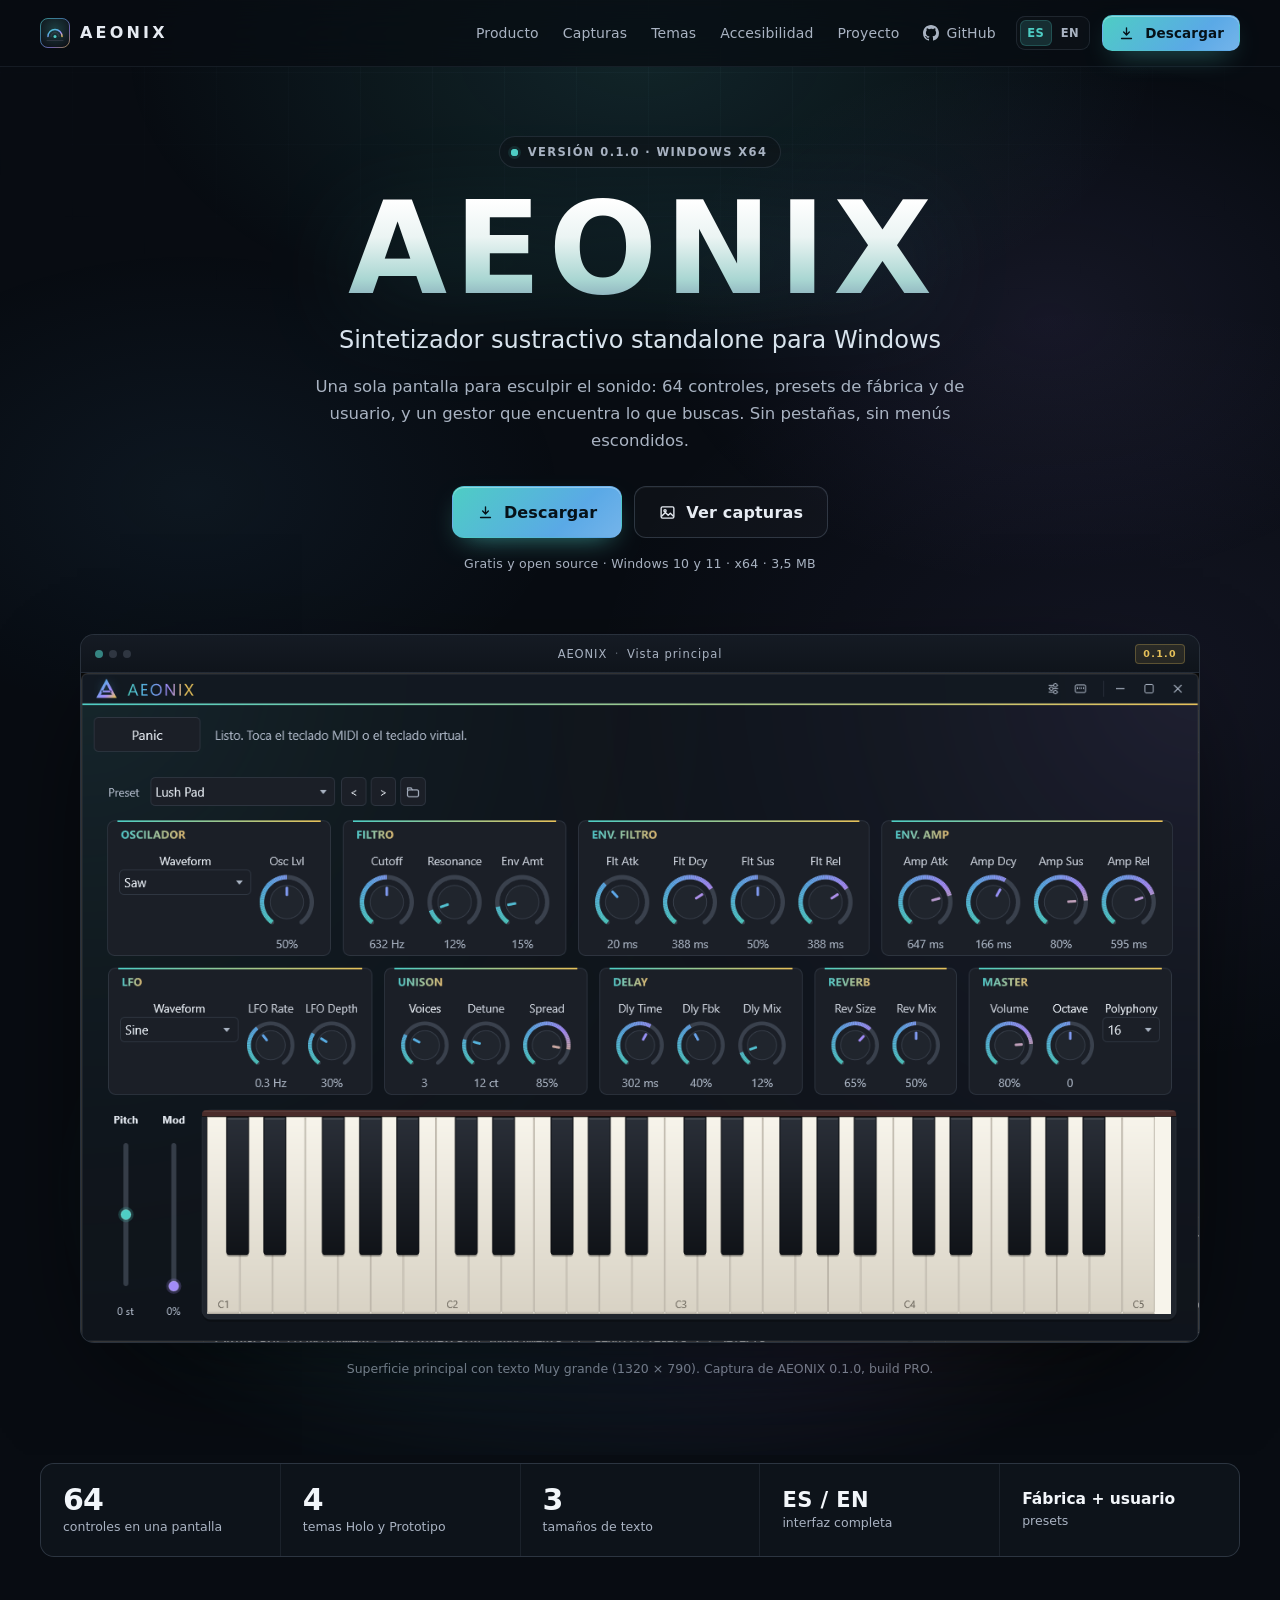
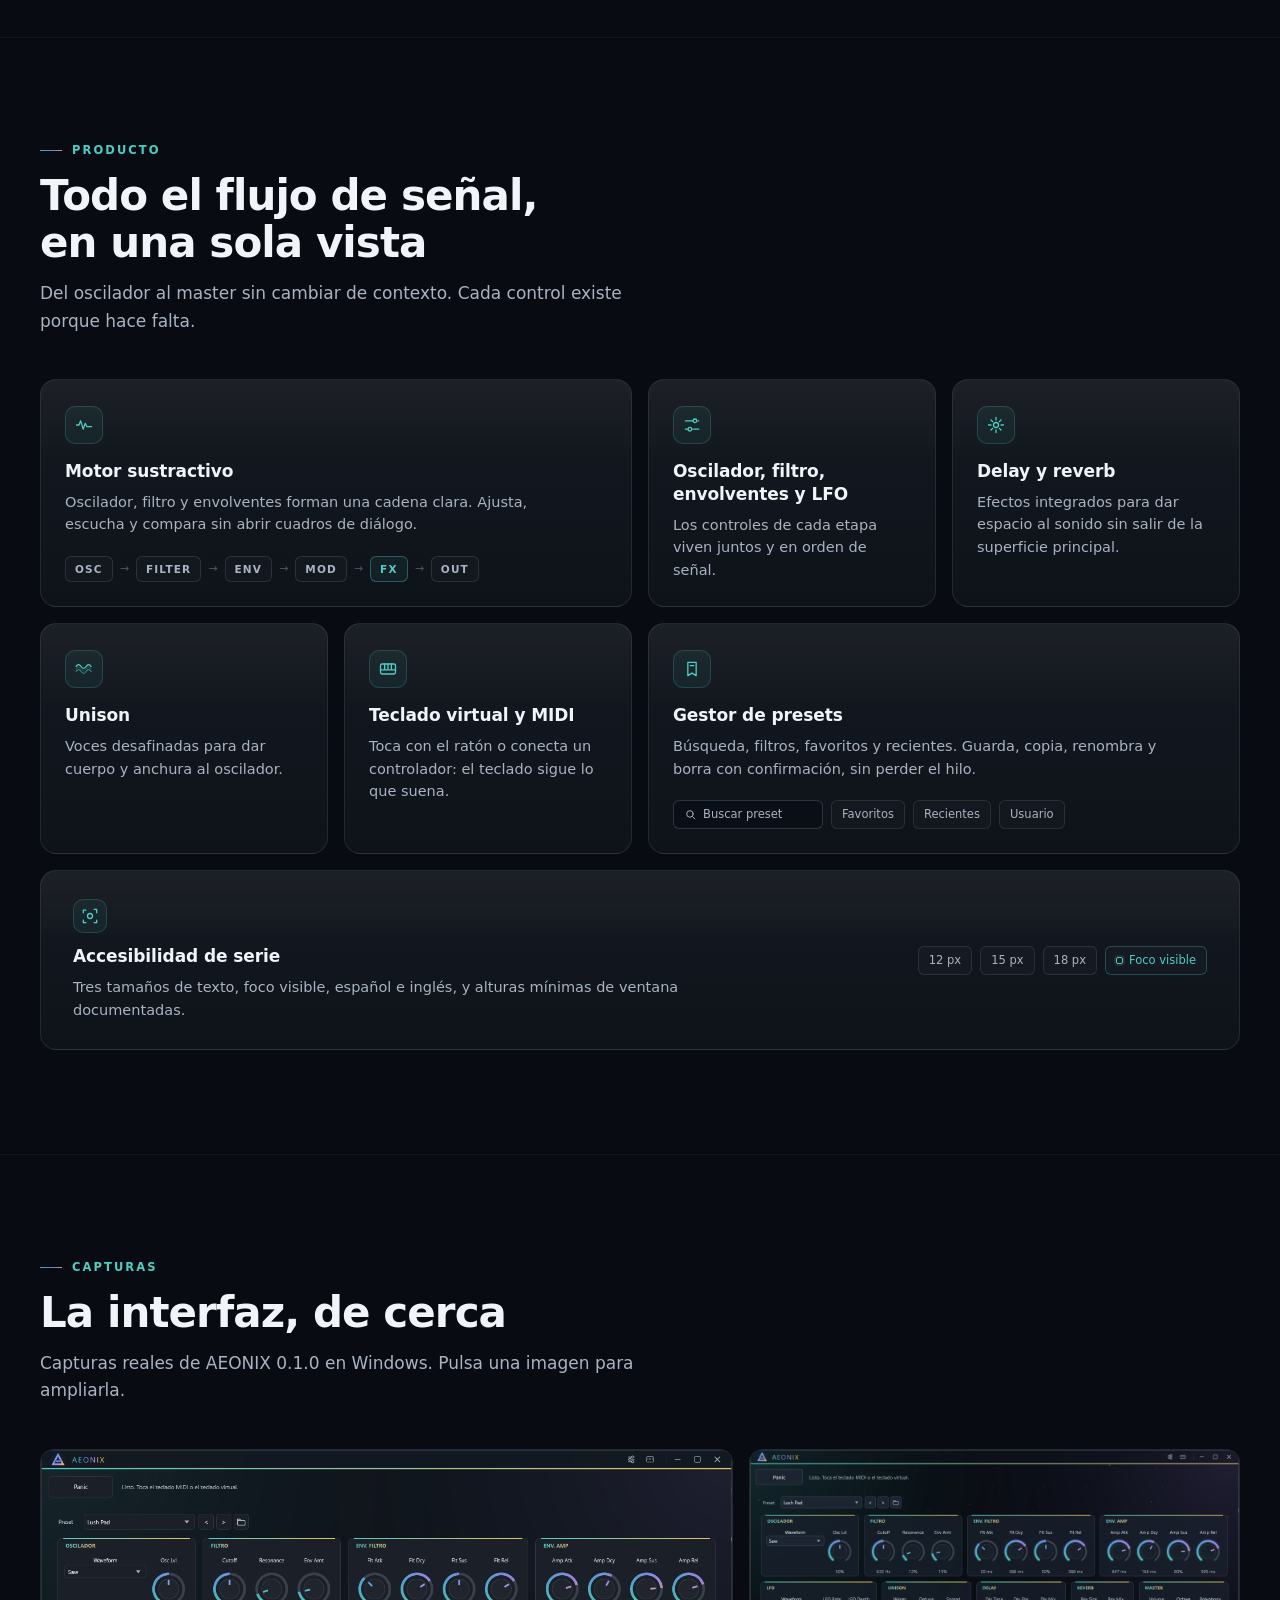
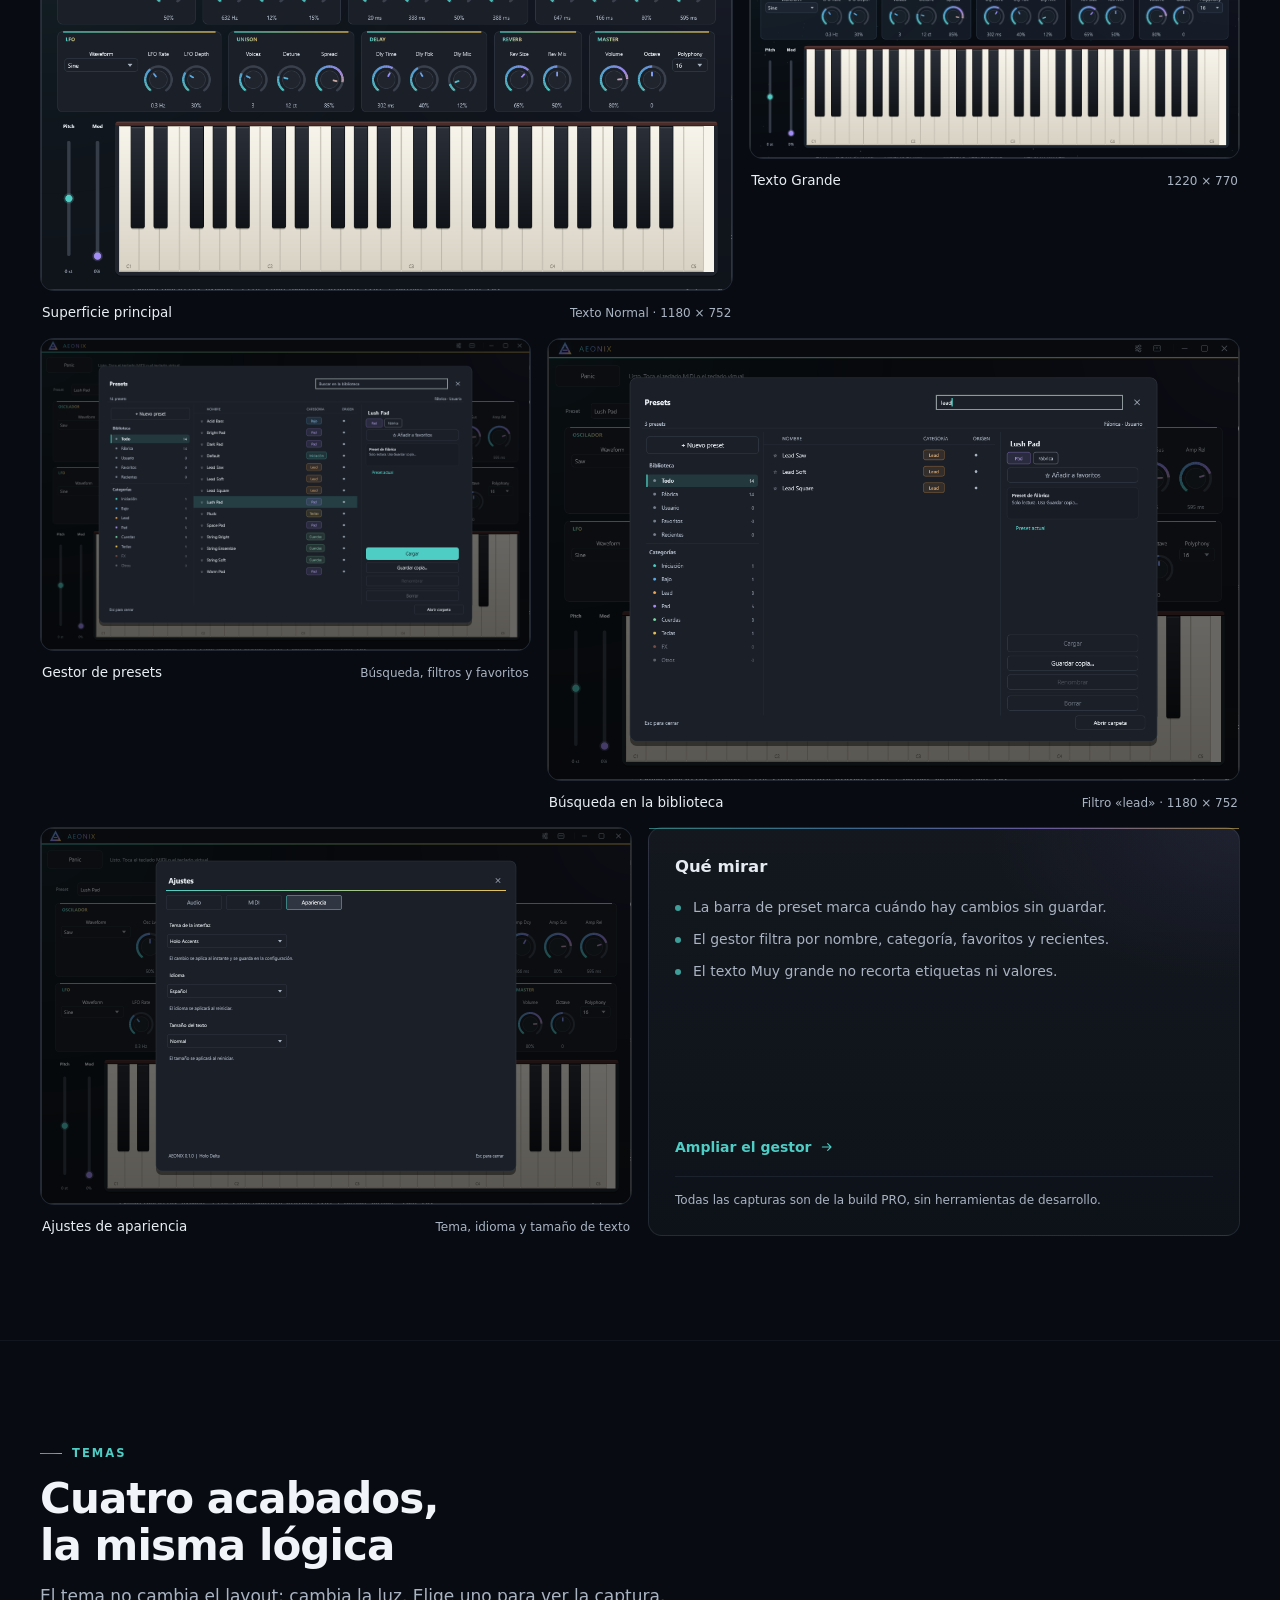
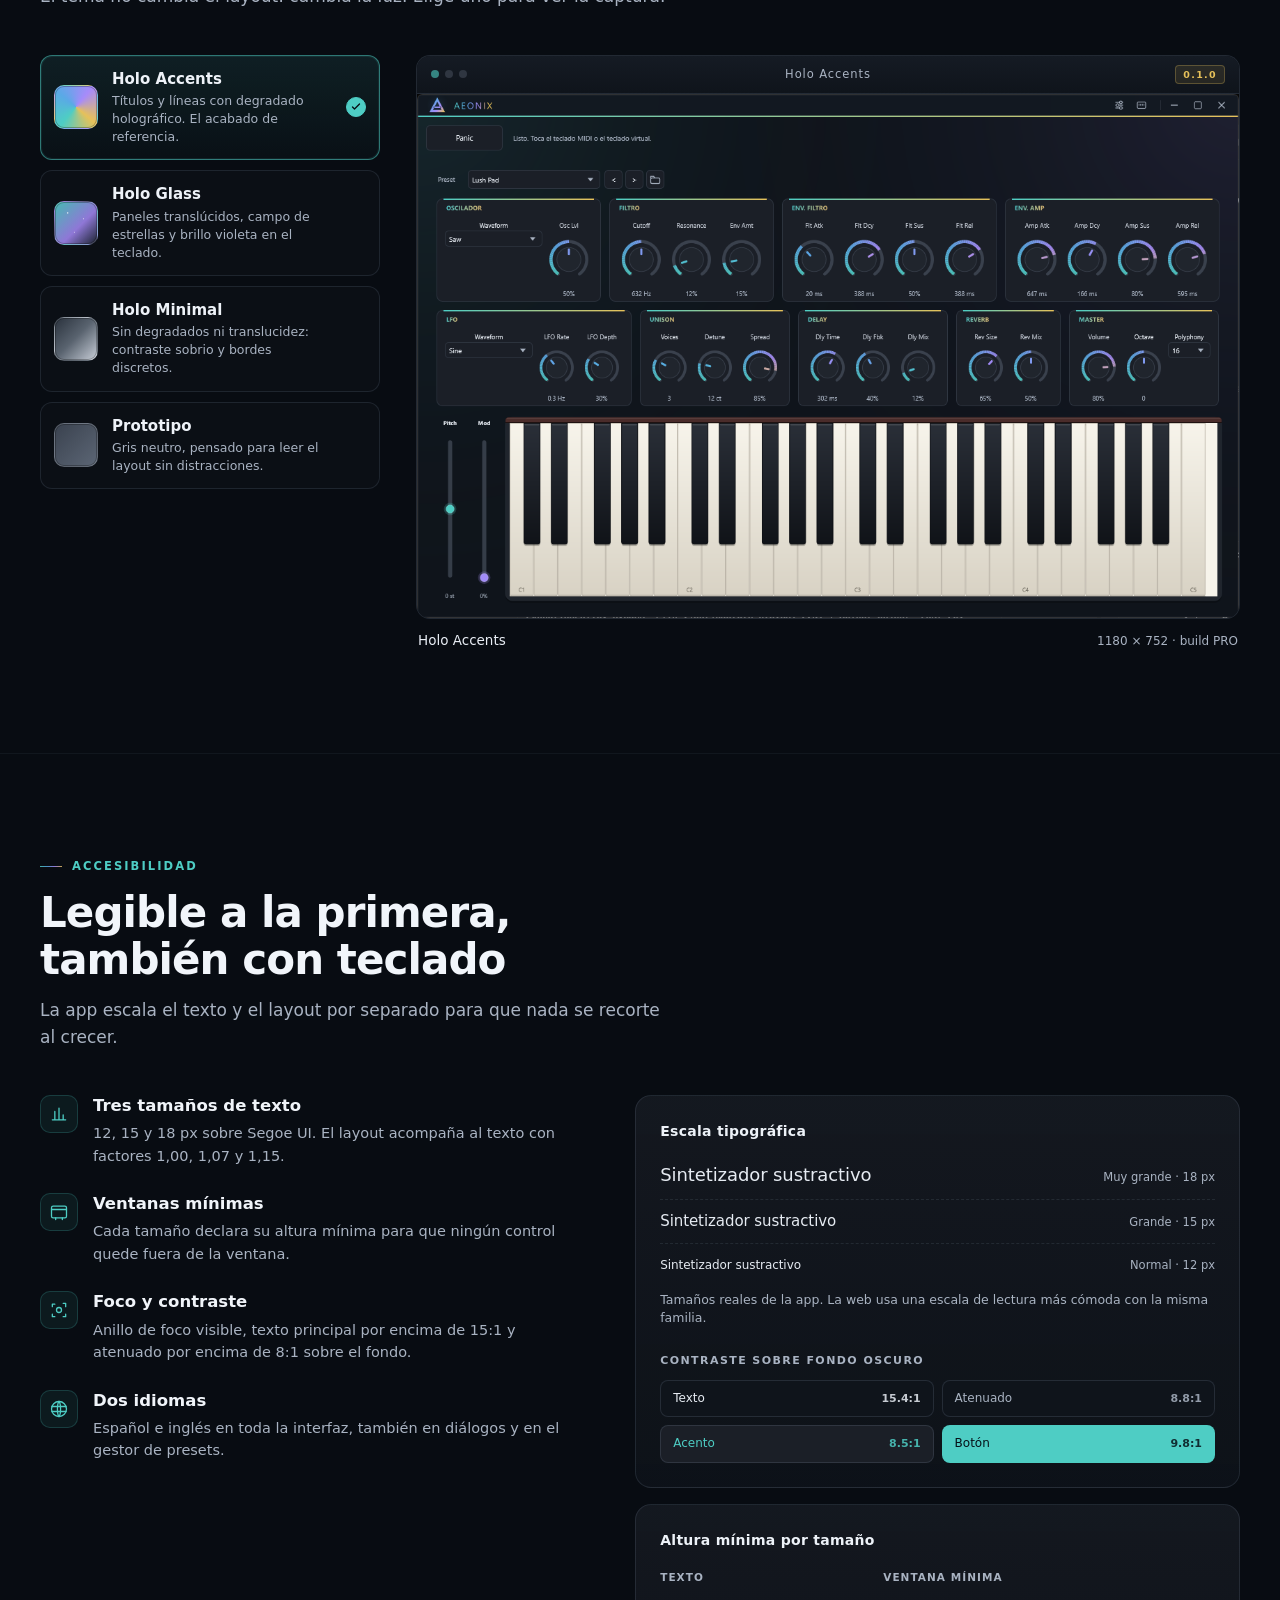
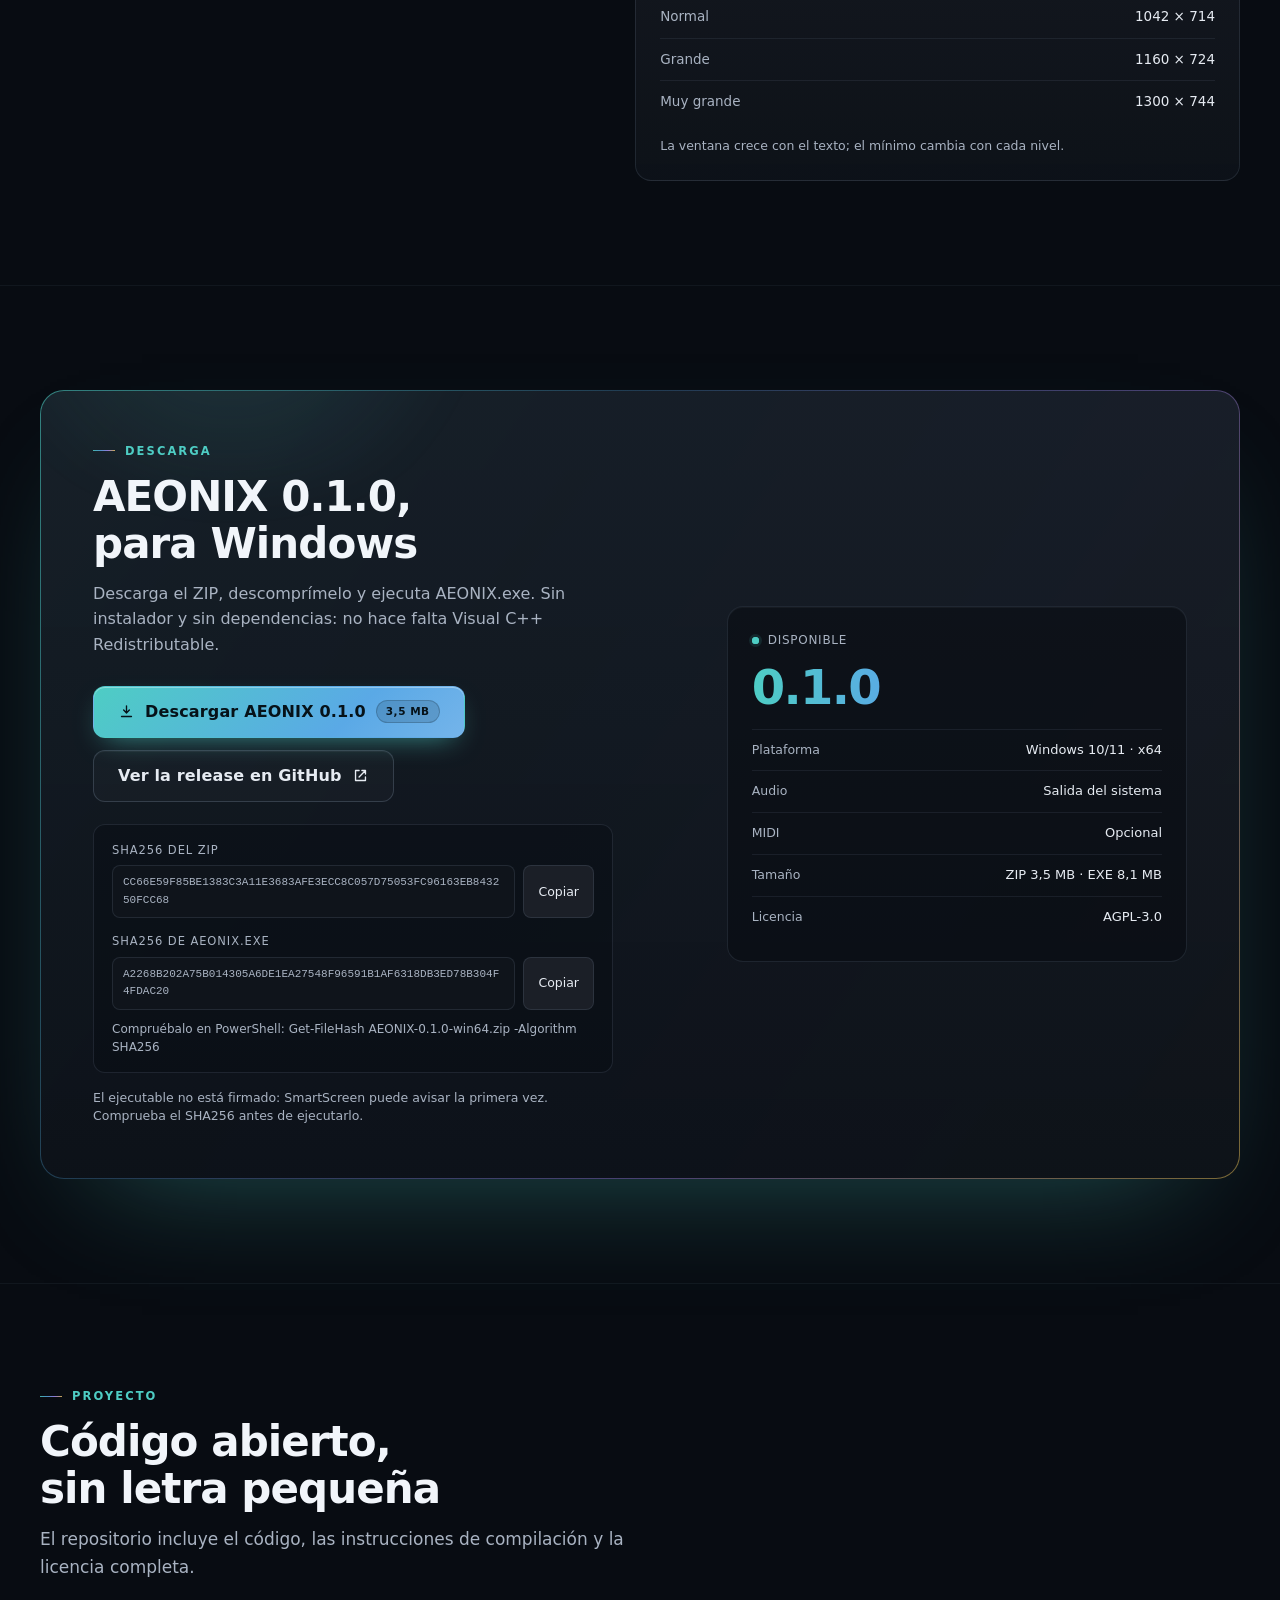
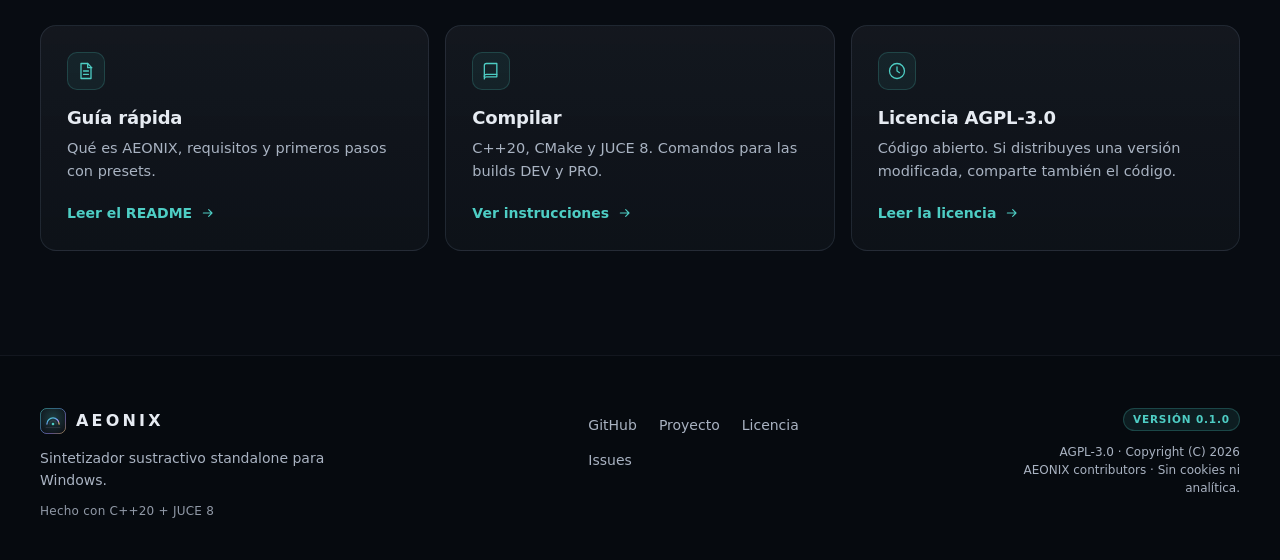
==== site/index.html @ 64ffdb44 "site: add the public landing page for GitHub Pages" ====
<!doctype html>
<html lang="es" class="no-js">
<head>
<meta charset="utf-8">
<meta name="viewport" content="width=device-width, initial-scale=1">
<title>AEONIX — Sintetizador sustractivo para Windows</title>
<meta name="description" content="Sintetizador sustractivo standalone para Windows. 64 controles, cuatro temas, tres tamaños de texto y gestor de presets. Gratis y open source (AGPL-3.0).">
<meta name="color-scheme" content="dark">
<meta name="theme-color" content="#080c12">
<link rel="canonical" href="https://amareca.github.io/aeonix-synth/">
<link rel="icon" href="assets/favicon.ico" sizes="any">
<link rel="icon" href="assets/icon-192.png" type="image/png" sizes="192x192">
<link rel="apple-touch-icon" href="assets/apple-touch-icon.png">
<link rel="manifest" href="site.webmanifest">
<meta property="og:type" content="website">
<meta property="og:site_name" content="AEONIX">
<meta property="og:title" content="AEONIX — Sintetizador sustractivo para Windows">
<meta property="og:description" content="64 controles, cuatro temas, tres tamaños de texto y gestor de presets. Gratis y open source, para Windows 10/11.">
<meta property="og:url" content="https://amareca.github.io/aeonix-synth/">
<meta property="og:image" content="https://amareca.github.io/aeonix-synth/assets/og.png">
<meta property="og:image:width" content="1200">
<meta property="og:image:height" content="630">
<meta property="og:image:alt" content="AEONIX: sintetizador sustractivo standalone para Windows">
<meta property="og:locale" content="es_ES">
<meta property="og:locale:alternate" content="en_GB">
<meta name="twitter:card" content="summary_large_image">
<meta name="twitter:title" content="AEONIX — Sintetizador sustractivo para Windows">
<meta name="twitter:description" content="64 controles, cuatro temas, tres tamaños de texto y gestor de presets. Gratis y open source.">
<meta name="twitter:image" content="https://amareca.github.io/aeonix-synth/assets/og.png">
<link rel="stylesheet" href="styles.css">
<script type="application/ld+json">
{
  "@context": "https://schema.org",
  "@type": "SoftwareApplication",
  "name": "AEONIX",
  "description": "Sintetizador sustractivo standalone para Windows con 64 controles, cuatro temas y gestor de presets.",
  "applicationCategory": "MultimediaApplication",
  "applicationSubCategory": "Synthesizer",
  "operatingSystem": "Windows 10, Windows 11",
  "softwareVersion": "0.1.0",
  "fileSize": "3.5MB",
  "url": "https://amareca.github.io/aeonix-synth/",
  "downloadUrl": "https://github.com/amareca/aeonix-synth/releases/latest",
  "license": "https://www.gnu.org/licenses/agpl-3.0.html",
  "author": {
    "@type": "Organization",
    "name": "AEONIX contributors"
  },
  "offers": {
    "@type": "Offer",
    "price": "0",
    "priceCurrency": "EUR"
  }
}
</script>
<script>document.documentElement.classList.replace('no-js', 'js');</script>
</head>
<body>
<a class="skip-link" href="#main" data-i18n="skip">Saltar al contenido</a>
<p class="vh" id="langStatus" role="status" aria-live="polite"></p>

<header class="site-header" id="top">
  <div class="wrap header__inner">
    <a class="brand" href="#top" aria-label="AEONIX, inicio" data-i18n-aria-label="brand.label">
      <img src="logo.svg" alt="" width="30" height="30">
      <span class="brand__name">AEONIX</span>
    </a>

    <nav class="nav" aria-label="Principal" data-i18n-aria-label="nav.label">
      <a href="#producto" data-i18n="nav.product">Producto</a>
      <a href="#capturas" data-i18n="nav.gallery">Capturas</a>
      <a href="#temas" data-i18n="nav.themes">Temas</a>
      <a href="#accesibilidad" data-i18n="nav.access">Accesibilidad</a>
      <a href="#docs" data-i18n="nav.docs">Proyecto</a>
      <a class="nav__github" href="https://github.com/amareca/aeonix-synth" target="_blank" rel="noopener" aria-label="GitHub de AEONIX" data-i18n-aria-label="nav.github.label">
        <svg class="icon" viewBox="0 0 16 16" aria-hidden="true" focusable="false"><path fill="currentColor" d="M8 0C3.58 0 0 3.58 0 8a8 8 0 0 0 5.47 7.59c.4.07.55-.17.55-.38 0-.19-.01-.82-.01-1.49-2.01.37-2.53-.49-2.69-.94-.09-.23-.48-.94-.82-1.13-.28-.15-.68-.52-.01-.53.63-.01 1.08.58 1.23.82.72 1.21 1.87.87 2.33.66.07-.52.28-.87.5-1.07-1.78-.2-3.64-.89-3.64-3.95 0-.87.31-1.59.82-2.15-.08-.2-.36-1.02.08-2.12 0 0 .67-.21 2.2.82a7.4 7.4 0 0 1 2-.27c.68 0 1.36.09 2 .27 1.53-1.04 2.2-.82 2.2-.82.44 1.1.16 1.92.08 2.12.51.56.82 1.27.82 2.15 0 3.07-1.87 3.75-3.65 3.95.29.25.54.73.54 1.48 0 1.07-.01 1.93-.01 2.2 0 .21.15.46.55.38A8.01 8.01 0 0 0 16 8c0-4.42-3.58-8-8-8Z"/></svg>
        <span data-i18n="nav.github">GitHub</span>
      </a>
    </nav>

    <div class="header__actions">
      <div class="lang" role="group" aria-label="Idioma / Language">
        <button class="lang__btn" type="button" data-lang="es" aria-pressed="true" aria-label="Español">ES</button>
        <button class="lang__btn" type="button" data-lang="en" aria-pressed="false" aria-label="English">EN</button>
      </div>
      <a class="btn btn--sm btn--primary header__cta" href="#descarga">
        <svg class="icon" viewBox="0 0 24 24" aria-hidden="true" focusable="false"><path d="M12 4v10m0 0 4-4m-4 4-4-4M5 19h14"/></svg>
        <span data-i18n="nav.download">Descargar</span>
      </a>
      <button class="menu-btn" id="menuBtn" type="button" aria-expanded="false" aria-controls="mobileMenu" aria-label="Abrir menú" data-i18n-aria-label="nav.menu.open">
        <span></span><span></span><span></span>
      </button>
    </div>
  </div>

  <div class="mobile-menu" id="mobileMenu" hidden>
    <nav class="mobile-menu__nav" aria-label="Móvil" data-i18n-aria-label="nav.mobile">
      <a href="#producto" data-i18n="nav.product">Producto</a>
      <a href="#capturas" data-i18n="nav.gallery">Capturas</a>
      <a href="#temas" data-i18n="nav.themes">Temas</a>
      <a href="#accesibilidad" data-i18n="nav.access">Accesibilidad</a>
      <a href="#docs" data-i18n="nav.docs">Proyecto</a>
      <a href="https://github.com/amareca/aeonix-synth" target="_blank" rel="noopener" data-i18n="nav.github">GitHub</a>
    </nav>
    <a class="btn btn--primary mobile-menu__cta" href="#descarga">
      <svg class="icon" viewBox="0 0 24 24" aria-hidden="true" focusable="false"><path d="M12 4v10m0 0 4-4m-4 4-4-4M5 19h14"/></svg>
      <span data-i18n="nav.download">Descargar</span>
    </a>
  </div>
</header>

<main id="main" tabindex="-1">

  <section class="hero" aria-labelledby="hero-title">
    <div class="hero__wash" aria-hidden="true"></div>
    <div class="wrap hero__inner">
      <p class="eyebrow eyebrow--pill">
        <span class="status-dot" aria-hidden="true"></span>
        <span data-i18n="hero.eyebrow">Versión 0.1.0 · Windows x64</span>
      </p>
      <h1 id="hero-title" class="hero__title">AEONIX</h1>
      <p class="hero__tagline" data-i18n="hero.tagline">Sintetizador sustractivo standalone para Windows</p>
      <p class="hero__lead" data-i18n="hero.lead">Una sola pantalla para esculpir el sonido: 64 controles, presets de fábrica y de usuario, y un gestor que encuentra lo que buscas. Sin pestañas, sin menús escondidos.</p>
      <div class="hero__actions">
        <a class="btn btn--primary btn--lg" href="#descarga">
          <svg class="icon" viewBox="0 0 24 24" aria-hidden="true" focusable="false"><path d="M12 4v10m0 0 4-4m-4 4-4-4M5 19h14"/></svg>
          <span data-i18n="hero.cta.download">Descargar</span>
        </a>
        <a class="btn btn--ghost btn--lg" href="#capturas">
          <svg class="icon" viewBox="0 0 24 24" aria-hidden="true" focusable="false"><rect x="3" y="4" width="18" height="16" rx="2"/><circle cx="8.5" cy="9.5" r="1.6"/><path d="m4 17 5-5 4 4 3-3 4 4"/></svg>
          <span data-i18n="hero.cta.gallery">Ver capturas</span>
        </a>
      </div>
      <p class="hero__note" data-i18n="hero.note">Gratis y open source · Windows 10 y 11 · x64 · 3,5 MB</p>

      <figure class="stage reveal">
        <div class="app-frame app-frame--hero">
          <div class="app-frame__bar">
            <span class="app-frame__dots" aria-hidden="true"><i></i><i></i><i></i></span>
            <span class="app-frame__title">AEONIX <span class="app-frame__sep">·</span> <span data-i18n="hero.window">Vista principal</span></span>
            <span class="app-frame__tag">0.1.0</span>
          </div>
          <img src="assets/captures/hero.png"
               width="1320" height="790" fetchpriority="high" decoding="async"
               alt="Interfaz de AEONIX: barra de preset, secciones de síntesis, teclado virtual y controles de efectos."
               data-i18n-alt="hero.alt">
        </div>
        <figcaption data-i18n="hero.caption">Superficie principal con texto Muy grande (1320 × 790). Captura de AEONIX 0.1.0, build PRO.</figcaption>
      </figure>
    </div>
  </section>

  <div class="wrap">
    <div class="stats reveal" role="group" aria-label="Datos del producto" data-i18n-aria-label="stats.label">
      <div class="stat">
        <span class="stat__value">64</span>
        <span class="stat__label" data-i18n="stats.controls">controles en una pantalla</span>
      </div>
      <div class="stat">
        <span class="stat__value">4</span>
        <span class="stat__label" data-i18n="stats.themes">temas Holo y Prototipo</span>
      </div>
      <div class="stat">
        <span class="stat__value">3</span>
        <span class="stat__label" data-i18n="stats.sizes">tamaños de texto</span>
      </div>
      <div class="stat">
        <span class="stat__value stat__value--word">ES / EN</span>
        <span class="stat__label" data-i18n="stats.langs">interfaz completa</span>
      </div>
      <div class="stat">
        <span class="stat__value stat__value--sm" data-i18n="stats.presets.value">Fábrica + usuario</span>
        <span class="stat__label" data-i18n="stats.presets">presets</span>
      </div>
    </div>
  </div>

  <section class="section" id="producto" aria-labelledby="producto-title">
    <div class="wrap">
      <header class="section-head reveal">
        <p class="eyebrow" data-i18n="features.eyebrow">Producto</p>
        <h2 id="producto-title" data-i18n="features.title">Todo el flujo de señal, en una sola vista</h2>
        <p class="section-lead" data-i18n="features.lead">Del oscilador al master sin cambiar de contexto. Cada control existe porque hace falta.</p>
      </header>

      <div class="features">
        <article class="feature feature--wide reveal">
          <span class="feature__icon" aria-hidden="true">
            <svg class="icon" viewBox="0 0 24 24"><path d="M3 12h3l2-5 3 10 2.5-7 2 4H21"/></svg>
          </span>
          <h3 data-i18n="feat.engine.title">Motor sustractivo</h3>
          <p data-i18n="feat.engine.body">Oscilador, filtro y envolventes forman una cadena clara. Ajusta, escucha y compara sin abrir cuadros de diálogo.</p>
          <div class="chain" aria-hidden="true">
            <span>OSC</span><i>→</i><span>FILTER</span><i>→</i><span>ENV</span><i>→</i><span>MOD</span><i>→</i><span class="chain__hot">FX</span><i>→</i><span>OUT</span>
          </div>
        </article>

        <article class="feature reveal">
          <span class="feature__icon" aria-hidden="true">
            <svg class="icon" viewBox="0 0 24 24"><path d="M4 7h9M19 7h1M4 17h3M13 17h7"/><circle cx="15.5" cy="7" r="2.2"/><circle cx="9.5" cy="17" r="2.2"/></svg>
          </span>
          <h3 data-i18n="feat.osc.title">Oscilador, filtro, envolventes y LFO</h3>
          <p data-i18n="feat.osc.body">Los controles de cada etapa viven juntos y en orden de señal.</p>
        </article>

        <article class="feature reveal">
          <span class="feature__icon" aria-hidden="true">
            <svg class="icon" viewBox="0 0 24 24"><circle cx="12" cy="12" r="3"/><path d="M12 3v3M12 18v3M3 12h3M18 12h3M6 6l2 2M16 16l2 2M18 6l-2 2M8 16l-2 2"/></svg>
          </span>
          <h3 data-i18n="feat.fx.title">Delay y reverb</h3>
          <p data-i18n="feat.fx.body">Efectos integrados para dar espacio al sonido sin salir de la superficie principal.</p>
        </article>

        <article class="feature reveal">
          <span class="feature__icon" aria-hidden="true">
            <svg class="icon" viewBox="0 0 24 24"><path d="M2.5 9c2-3 4-3 6 0s4 3 6 0 4-3 6 0"/><path d="M2.5 15c2-3 4-3 6 0s4 3 6 0 4-3 6 0" opacity=".5"/><path d="M2.5 12c2-3 4-3 6 0s4 3 6 0 4-3 6 0" opacity=".25"/></svg>
          </span>
          <h3 data-i18n="feat.unison.title">Unison</h3>
          <p data-i18n="feat.unison.body">Voces desafinadas para dar cuerpo y anchura al oscilador.</p>
        </article>

        <article class="feature reveal">
          <span class="feature__icon" aria-hidden="true">
            <svg class="icon" viewBox="0 0 24 24"><rect x="3" y="6" width="18" height="12" rx="2"/><path d="M8 6v7M12 6v7M16 6v7M3 13h18"/></svg>
          </span>
          <h3 data-i18n="feat.keys.title">Teclado virtual y MIDI</h3>
          <p data-i18n="feat.keys.body">Toca con el ratón o conecta un controlador: el teclado sigue lo que suena.</p>
        </article>

        <article class="feature feature--wide reveal">
          <span class="feature__icon" aria-hidden="true">
            <svg class="icon" viewBox="0 0 24 24"><path d="M7 4h10v16l-5-3-5 3z"/><path d="M10 8h4"/></svg>
          </span>
          <h3 data-i18n="feat.presets.title">Gestor de presets</h3>
          <p data-i18n="feat.presets.body">Búsqueda, filtros, favoritos y recientes. Guarda, copia, renombra y borra con confirmación, sin perder el hilo.</p>
          <div class="preset-chips" aria-hidden="true">
            <span class="chip chip--input">
              <svg class="icon" viewBox="0 0 24 24"><circle cx="11" cy="11" r="6"/><path d="m16 16 4 4"/></svg>
              <span data-i18n="feat.presets.search">Buscar preset</span>
            </span>
            <span class="chip" data-i18n="feat.presets.fav">Favoritos</span>
            <span class="chip" data-i18n="feat.presets.recent">Recientes</span>
            <span class="chip" data-i18n="feat.presets.user">Usuario</span>
          </div>
        </article>

        <article class="feature feature--full reveal">
          <div class="feature__body">
            <span class="feature__icon" aria-hidden="true">
              <svg class="icon" viewBox="0 0 24 24"><path d="M4 8V5h3M17 4h3v4M20 17v3h-3M7 20H4v-3"/><circle cx="12" cy="12" r="3"/></svg>
            </span>
            <h3 data-i18n="feat.a11y.title">Accesibilidad de serie</h3>
            <p data-i18n="feat.a11y.body">Tres tamaños de texto, foco visible, español e inglés, y alturas mínimas de ventana documentadas.</p>
          </div>
          <div class="a11y-chips" aria-hidden="true">
            <span class="chip">12 px</span>
            <span class="chip">15 px</span>
            <span class="chip">18 px</span>
            <span class="chip chip--accent"><span class="focus-dot"></span><span data-i18n="feat.a11y.focus">Foco visible</span></span>
          </div>
        </article>
      </div>
    </div>
  </section>

  <section class="section" id="capturas" aria-labelledby="capturas-title">
    <div class="wrap">
      <header class="section-head reveal">
        <p class="eyebrow" data-i18n="gallery.eyebrow">Capturas</p>
        <h2 id="capturas-title" data-i18n="gallery.title">La interfaz, de cerca</h2>
        <p class="section-lead" data-i18n="gallery.lead">Capturas reales de AEONIX 0.1.0 en Windows. Pulsa una imagen para ampliarla.</p>
      </header>

      <div class="gallery">
        <figure class="shot shot--a reveal">
          <button class="shot__btn" type="button"
                  data-title-key="shot.1.title" data-meta-key="shot.1.meta" data-alt-key="shot.1.alt"
                  aria-label="Ampliar captura: superficie principal" data-i18n-aria-label="shot.1.open">
            <img src="assets/captures/main-normal.png"
                 width="1180" height="752" loading="lazy" decoding="async"
                 alt="Superficie principal de AEONIX con texto Normal." data-i18n-alt="shot.1.alt">
            <span class="shot__zoom" aria-hidden="true">
              <svg class="icon" viewBox="0 0 24 24"><path d="M9 4H4v5M15 4h5v5M20 15v5h-5M4 15v5h5"/></svg>
            </span>
          </button>
          <figcaption>
            <span class="shot__title" data-i18n="shot.1.title">Superficie principal</span>
            <span class="shot__meta" data-i18n="shot.1.meta">Texto Normal · 1180 × 752</span>
          </figcaption>
        </figure>

        <figure class="shot shot--b reveal">
          <button class="shot__btn" type="button"
                  data-title-key="shot.2.title" data-meta-key="shot.2.meta" data-alt-key="shot.2.alt"
                  aria-label="Ampliar captura: texto Grande" data-i18n-aria-label="shot.2.open">
            <img src="assets/captures/main-large.png"
                 width="1220" height="770" loading="lazy" decoding="async"
                 alt="Superficie de AEONIX con texto Grande." data-i18n-alt="shot.2.alt">
            <span class="shot__zoom" aria-hidden="true">
              <svg class="icon" viewBox="0 0 24 24"><path d="M9 4H4v5M15 4h5v5M20 15v5h-5M4 15v5h5"/></svg>
            </span>
          </button>
          <figcaption>
            <span class="shot__title" data-i18n="shot.2.title">Texto Grande</span>
            <span class="shot__meta" data-i18n="shot.2.meta">1220 × 770</span>
          </figcaption>
        </figure>

        <figure class="shot shot--c reveal">
          <button class="shot__btn" type="button"
                  data-title-key="shot.3.title" data-meta-key="shot.3.meta" data-alt-key="shot.3.alt"
                  aria-label="Ampliar captura: gestor de presets" data-i18n-aria-label="shot.3.open">
            <img src="assets/captures/preset-manager.png"
                 width="1180" height="752" loading="lazy" decoding="async"
                 alt="Gestor de presets de AEONIX con búsqueda, filtros y favoritos." data-i18n-alt="shot.3.alt">
            <span class="shot__zoom" aria-hidden="true">
              <svg class="icon" viewBox="0 0 24 24"><path d="M9 4H4v5M15 4h5v5M20 15v5h-5M4 15v5h5"/></svg>
            </span>
          </button>
          <figcaption>
            <span class="shot__title" data-i18n="shot.3.title">Gestor de presets</span>
            <span class="shot__meta" data-i18n="shot.3.meta">Búsqueda, filtros y favoritos</span>
          </figcaption>
        </figure>

        <figure class="shot shot--d reveal">
          <button class="shot__btn" type="button"
                  data-title-key="shot.4.title" data-meta-key="shot.4.meta" data-alt-key="shot.4.alt"
                  aria-label="Ampliar captura: búsqueda en la biblioteca" data-i18n-aria-label="shot.4.open">
            <img src="assets/captures/preset-manager-search.png"
                 width="1180" height="752" loading="lazy" decoding="async"
                 alt="Gestor de presets de AEONIX filtrado por la búsqueda lead." data-i18n-alt="shot.4.alt">
            <span class="shot__zoom" aria-hidden="true">
              <svg class="icon" viewBox="0 0 24 24"><path d="M9 4H4v5M15 4h5v5M20 15v5h-5M4 15v5h5"/></svg>
            </span>
          </button>
          <figcaption>
            <span class="shot__title" data-i18n="shot.4.title">Búsqueda en la biblioteca</span>
            <span class="shot__meta" data-i18n="shot.4.meta">Filtro «lead» · 1180 × 752</span>
          </figcaption>
        </figure>

        <figure class="shot shot--e reveal">
          <button class="shot__btn" type="button"
                  data-title-key="shot.5.title" data-meta-key="shot.5.meta" data-alt-key="shot.5.alt"
                  aria-label="Ampliar captura: ajustes de apariencia" data-i18n-aria-label="shot.5.open">
            <img src="assets/captures/settings-appearance.png"
                 width="1180" height="752" loading="lazy" decoding="async"
                 alt="Ajustes de AEONIX en la pestaña Apariencia, con tema, idioma y tamaño de texto." data-i18n-alt="shot.5.alt">
            <span class="shot__zoom" aria-hidden="true">
              <svg class="icon" viewBox="0 0 24 24"><path d="M9 4H4v5M15 4h5v5M20 15v5h-5M4 15v5h5"/></svg>
            </span>
          </button>
          <figcaption>
            <span class="shot__title" data-i18n="shot.5.title">Ajustes de apariencia</span>
            <span class="shot__meta" data-i18n="shot.5.meta">Tema, idioma y tamaño de texto</span>
          </figcaption>
        </figure>

        <aside class="gallery-note reveal">
          <h3 data-i18n="gallery.look.title">Qué mirar</h3>
          <ul>
            <li data-i18n="gallery.look.1">La barra de preset marca cuándo hay cambios sin guardar.</li>
            <li data-i18n="gallery.look.2">El gestor filtra por favoritos y recientes sin cerrar la superficie.</li>
            <li data-i18n="gallery.look.3">El texto Muy grande no recorta etiquetas ni valores.</li>
          </ul>
          <button class="link-btn" type="button" data-open-shot="2">
            <span data-i18n="gallery.look.cta">Ampliar el gestor</span>
            <svg class="icon" viewBox="0 0 24 24" aria-hidden="true" focusable="false"><path d="M5 12h13m0 0-5-5m5 5-5 5"/></svg>
          </button>
          <p class="gallery-note__fine" data-i18n="gallery.note">Todas las capturas son de la build PRO, sin herramientas de desarrollo.</p>
        </aside>
      </div>
    </div>
  </section>

  <section class="section" id="temas" aria-labelledby="temas-title">
    <div class="wrap">
      <header class="section-head reveal">
        <p class="eyebrow" data-i18n="themes.eyebrow">Temas</p>
        <h2 id="temas-title" data-i18n="themes.title">Cuatro acabados, la misma lógica</h2>
        <p class="section-lead" data-i18n="themes.lead">El tema no cambia el layout: cambia la luz. Elige uno para ver la captura.</p>
      </header>

      <div class="theme-layout">
        <div class="theme-list reveal" role="group" aria-labelledby="theme-list-label">
          <span class="vh" id="theme-list-label" data-i18n="themes.choose">Elige un tema</span>

          <button class="theme-opt" type="button" data-theme="accents" aria-pressed="true">
            <span class="theme-opt__swatch swatch--accents" aria-hidden="true"></span>
            <span class="theme-opt__text">
              <span class="theme-opt__name">Holo Accents</span>
              <span class="theme-opt__desc" data-i18n="theme.accents.desc">Títulos y líneas con degradado holográfico. El acabado de referencia.</span>
            </span>
            <span class="theme-opt__check" aria-hidden="true">
              <svg class="icon" viewBox="0 0 24 24"><path d="m5 12 4 4 10-10"/></svg>
            </span>
          </button>

          <button class="theme-opt" type="button" data-theme="glass" aria-pressed="false">
            <span class="theme-opt__swatch swatch--glass" aria-hidden="true"></span>
            <span class="theme-opt__text">
              <span class="theme-opt__name">Holo Glass</span>
              <span class="theme-opt__desc" data-i18n="theme.glass.desc">Paneles translúcidos, campo de estrellas y brillo violeta en el teclado.</span>
            </span>
            <span class="theme-opt__check" aria-hidden="true">
              <svg class="icon" viewBox="0 0 24 24"><path d="m5 12 4 4 10-10"/></svg>
            </span>
          </button>

          <button class="theme-opt" type="button" data-theme="minimal" aria-pressed="false">
            <span class="theme-opt__swatch swatch--minimal" aria-hidden="true"></span>
            <span class="theme-opt__text">
              <span class="theme-opt__name">Holo Minimal</span>
              <span class="theme-opt__desc" data-i18n="theme.minimal.desc">Sin degradados ni translucidez: contraste sobrio y bordes discretos.</span>
            </span>
            <span class="theme-opt__check" aria-hidden="true">
              <svg class="icon" viewBox="0 0 24 24"><path d="m5 12 4 4 10-10"/></svg>
            </span>
          </button>

          <button class="theme-opt" type="button" data-theme="prototype" aria-pressed="false">
            <span class="theme-opt__swatch swatch--prototype" aria-hidden="true"></span>
            <span class="theme-opt__text">
              <span class="theme-opt__name" data-i18n="theme.proto.name">Prototipo</span>
              <span class="theme-opt__desc" data-i18n="theme.proto.desc">Gris neutro, pensado para leer el layout sin distracciones.</span>
            </span>
            <span class="theme-opt__check" aria-hidden="true">
              <svg class="icon" viewBox="0 0 24 24"><path d="m5 12 4 4 10-10"/></svg>
            </span>
          </button>
        </div>

        <figure class="theme-preview reveal">
          <div class="theme-preview__wrap">
            <div class="app-frame">
              <div class="app-frame__bar">
                <span class="app-frame__dots" aria-hidden="true"><i></i><i></i><i></i></span>
                <span class="app-frame__title"><span id="themeCaption">Holo Accents</span></span>
                <span class="app-frame__tag">0.1.0</span>
              </div>
              <img id="themeImg"
                   src="assets/captures/theme-accents.png"
                   width="1180" height="752" loading="lazy" decoding="async"
                   alt="Captura de AEONIX con el tema Holo Accents.">
            </div>
            <button class="theme-preview__btn" type="button" id="themeOpen" aria-label="Ampliar captura del tema" data-i18n-aria-label="theme.open">
              <span class="shot__zoom" aria-hidden="true">
                <svg class="icon" viewBox="0 0 24 24"><path d="M9 4H4v5M15 4h5v5M20 15v5h-5M4 15v5h5"/></svg>
              </span>
            </button>
          </div>
          <figcaption>
            <span id="themeCaptionFoot">Holo Accents</span>
            <span data-i18n="themes.previewMeta">1180 × 752 · build PRO</span>
          </figcaption>
        </figure>
      </div>
    </div>
  </section>

  <section class="section" id="accesibilidad" aria-labelledby="accesibilidad-title">
    <div class="wrap">
      <header class="section-head reveal">
        <p class="eyebrow" data-i18n="a11y.eyebrow">Accesibilidad</p>
        <h2 id="accesibilidad-title" data-i18n="a11y.title">Legible a la primera, también con teclado</h2>
        <p class="section-lead" data-i18n="a11y.lead">La app escala el texto y el layout por separado para que nada se recorte al crecer.</p>
      </header>

      <div class="a11y-layout">
        <div class="a11y-list reveal">
          <article class="a11y-item">
            <span class="feature__icon" aria-hidden="true">
              <svg class="icon" viewBox="0 0 24 24"><path d="M4 19h16M7 19V9m5 10V5m5 14v-6"/></svg>
            </span>
            <div>
              <h3 data-i18n="a11y.1.title">Tres tamaños de texto</h3>
              <p data-i18n="a11y.1.body">12, 15 y 18 px sobre Segoe UI. El layout acompaña al texto con factores 1,00, 1,07 y 1,15.</p>
            </div>
          </article>

          <article class="a11y-item">
            <span class="feature__icon" aria-hidden="true">
              <svg class="icon" viewBox="0 0 24 24"><rect x="3" y="5" width="18" height="14" rx="2"/><path d="M3 9h18M8 19v2M16 19v2"/></svg>
            </span>
            <div>
              <h3 data-i18n="a11y.2.title">Ventanas mínimas</h3>
              <p data-i18n="a11y.2.body">Cada tamaño declara su altura mínima para que ningún control quede fuera de la ventana.</p>
            </div>
          </article>

          <article class="a11y-item">
            <span class="feature__icon" aria-hidden="true">
              <svg class="icon" viewBox="0 0 24 24"><path d="M4 8V5h3M17 4h3v4M20 17v3h-3M7 20H4v-3"/><circle cx="12" cy="12" r="3"/></svg>
            </span>
            <div>
              <h3 data-i18n="a11y.3.title">Foco y contraste</h3>
              <p data-i18n="a11y.3.body">Anillo de foco visible, texto principal por encima de 15:1 y atenuado por encima de 8:1 sobre el fondo.</p>
            </div>
          </article>

          <article class="a11y-item">
            <span class="feature__icon" aria-hidden="true">
              <svg class="icon" viewBox="0 0 24 24"><circle cx="12" cy="12" r="9"/><path d="M3.5 9h17M3.5 15h17M12 3c2.5 2.6 2.5 15.4 0 18M12 3c-2.5 2.6-2.5 15.4 0 18"/></svg>
            </span>
            <div>
              <h3 data-i18n="a11y.4.title">Dos idiomas</h3>
              <p data-i18n="a11y.4.body">Español e inglés en toda la interfaz, también en diálogos y en el gestor de presets.</p>
            </div>
          </article>
        </div>

        <div class="a11y-panel reveal">
          <div class="panel">
            <h3 class="panel__title" data-i18n="a11y.specimen.title">Escala tipográfica</h3>
            <div class="specimen">
              <div class="specimen__row">
                <span class="specimen__sample" style="font-size:18px" data-i18n="a11y.specimen.sample">Sintetizador sustractivo</span>
                <span class="specimen__label" data-i18n="a11y.specimen.xl">Muy grande · 18 px</span>
              </div>
              <div class="specimen__row">
                <span class="specimen__sample" style="font-size:15px" data-i18n="a11y.specimen.sample">Sintetizador sustractivo</span>
                <span class="specimen__label" data-i18n="a11y.specimen.lg">Grande · 15 px</span>
              </div>
              <div class="specimen__row">
                <span class="specimen__sample" style="font-size:12px" data-i18n="a11y.specimen.sample">Sintetizador sustractivo</span>
                <span class="specimen__label" data-i18n="a11y.specimen.normal">Normal · 12 px</span>
              </div>
            </div>
            <p class="panel__note" data-i18n="a11y.specimen.note">Tamaños reales de la app. La web usa una escala de lectura más cómoda con la misma familia.</p>

            <h4 class="panel__subtitle" data-i18n="a11y.contrast.title">Contraste sobre fondo oscuro</h4>
            <div class="contrast">
              <div class="swatch swatch--text">
                <span data-i18n="a11y.contrast.text">Texto</span>
                <b>15.4:1</b>
              </div>
              <div class="swatch swatch--muted">
                <span data-i18n="a11y.contrast.muted">Atenuado</span>
                <b>8.8:1</b>
              </div>
              <div class="swatch swatch--accent">
                <span data-i18n="a11y.contrast.accent">Acento</span>
                <b>8.5:1</b>
              </div>
              <div class="swatch swatch--button">
                <span data-i18n="a11y.contrast.button">Botón</span>
                <b>9.8:1</b>
              </div>
            </div>
          </div>

          <div class="panel panel--table">
            <h3 class="panel__title" data-i18n="a11y.win.title">Altura mínima por tamaño</h3>
            <table class="winsize">
              <thead>
                <tr>
                  <th scope="col" data-i18n="a11y.win.col">Texto</th>
                  <th scope="col" data-i18n="a11y.win.min">Ventana mínima</th>
                </tr>
              </thead>
              <tbody>
                <tr>
                  <th scope="row" data-i18n="a11y.win.normal">Normal</th>
                  <td>1042 × 714</td>
                </tr>
                <tr>
                  <th scope="row" data-i18n="a11y.win.large">Grande</th>
                  <td>1160 × 724</td>
                </tr>
                <tr>
                  <th scope="row" data-i18n="a11y.win.xl">Muy grande</th>
                  <td>1300 × 744</td>
                </tr>
              </tbody>
            </table>
            <p class="panel__note" data-i18n="a11y.win.caption">La ventana crece con el texto; el mínimo cambia con cada nivel.</p>
          </div>
        </div>
      </div>
    </div>
  </section>

  <section class="section" id="descarga" aria-labelledby="descarga-title">
    <div class="wrap">
      <div class="download-panel reveal">
        <div class="download-panel__glow" aria-hidden="true"></div>
        <div class="download-panel__main">
          <p class="eyebrow" data-i18n="download.eyebrow">Descarga</p>
          <h2 id="descarga-title" data-i18n="download.title">AEONIX 0.1.0, para Windows</h2>
          <p class="download-panel__lead" data-i18n="download.lead">Descarga el ZIP, descomprímelo y ejecuta AEONIX.exe. Sin instalador y sin dependencias: no hace falta Visual C++ Redistributable.</p>
          <div class="download-actions">
            <a class="btn btn--primary btn--lg" href="https://github.com/amareca/aeonix-synth/releases/latest" target="_blank" rel="noopener">
              <svg class="icon" viewBox="0 0 24 24" aria-hidden="true" focusable="false"><path d="M12 4v10m0 0 4-4m-4 4-4-4M5 19h14"/></svg>
              <span data-i18n="download.cta">Descargar AEONIX 0.1.0</span>
              <span class="pill pill--dark" data-i18n="download.size">3,5 MB</span>
            </a>
            <a class="btn btn--ghost btn--lg" href="https://github.com/amareca/aeonix-synth/releases/latest" target="_blank" rel="noopener">
              <span data-i18n="download.github">Ver la release en GitHub</span>
              <svg class="icon" viewBox="0 0 24 24" aria-hidden="true" focusable="false"><path d="M14 5h5v5M19 5 10 14M19 14v5H5V5h5"/></svg>
            </a>
          </div>

          <div class="checksum">
            <p class="checksum__title" data-i18n="download.checksum.zip">SHA256 del ZIP</p>
            <div class="checksum__row">
              <code>CC66E59F85BE1383C3A11E3683AFE3ECC8C057D75053FC96163EB843250FCC68</code>
              <button class="checksum__copy" type="button" data-copy-hash="CC66E59F85BE1383C3A11E3683AFE3ECC8C057D75053FC96163EB843250FCC68" aria-label="Copiar SHA256 del ZIP" data-i18n-aria-label="download.checksum.copyAria">
                <span data-i18n="download.checksum.copy">Copiar</span>
              </button>
            </div>
            <p class="checksum__title" data-i18n="download.checksum.exe">SHA256 de AEONIX.exe</p>
            <div class="checksum__row">
              <code>A2268B202A75B014305A6DE1EA27548F96591B1AF6318DB3ED78B304F4FDAC20</code>
              <button class="checksum__copy" type="button" data-copy-hash="A2268B202A75B014305A6DE1EA27548F96591B1AF6318DB3ED78B304F4FDAC20" aria-label="Copiar SHA256 de AEONIX.exe" data-i18n-aria-label="download.checksum.copyExeAria">
                <span data-i18n="download.checksum.copy">Copiar</span>
              </button>
            </div>
            <p class="checksum__hint" data-i18n="download.checksum.hint">Compruébalo en PowerShell: Get-FileHash .\AEONIX-0.1.0-win64.zip -Algorithm SHA256</p>
          </div>

          <p class="fineprint" data-i18n="download.note">El ejecutable no está firmado: SmartScreen puede avisar la primera vez. Comprueba el SHA256 antes de ejecutarlo.</p>
        </div>

        <aside class="release-card">
          <p class="release-card__status"><span class="status-dot" aria-hidden="true"></span><span data-i18n="download.release.status">Disponible</span></p>
          <p class="release-card__version">0.1.0</p>
          <dl class="release-card__list">
            <div>
              <dt data-i18n="download.release.platform">Plataforma</dt>
              <dd data-i18n="download.release.platformVal">Windows 10/11 · x64</dd>
            </div>
            <div>
              <dt data-i18n="download.release.audio">Audio</dt>
              <dd data-i18n="download.release.audioVal">Salida del sistema</dd>
            </div>
            <div>
              <dt data-i18n="download.release.midi">MIDI</dt>
              <dd data-i18n="download.release.midiVal">Opcional</dd>
            </div>
            <div>
              <dt data-i18n="download.release.size">Tamaño</dt>
              <dd data-i18n="download.release.sizeVal">ZIP 3,5 MB · EXE 8,1 MB</dd>
            </div>
            <div>
              <dt data-i18n="download.release.license">Licencia</dt>
              <dd data-i18n="download.release.licenseVal">AGPL-3.0</dd>
            </div>
          </dl>
        </aside>
      </div>
    </div>
  </section>

  <section class="section" id="docs" aria-labelledby="docs-title">
    <div class="wrap">
      <header class="section-head reveal">
        <p class="eyebrow" data-i18n="docs.eyebrow">Proyecto</p>
        <h2 id="docs-title" data-i18n="docs.title">Código abierto, sin letra pequeña</h2>
        <p class="section-lead" data-i18n="docs.lead">El repositorio incluye el código, las instrucciones de compilación y la licencia completa.</p>
      </header>

      <div class="docs-grid">
        <a class="doc-card reveal" href="https://github.com/amareca/aeonix-synth#readme" target="_blank" rel="noopener">
          <span class="feature__icon" aria-hidden="true">
            <svg class="icon" viewBox="0 0 24 24"><path d="M6 3h8l4 4v14H6z"/><path d="M14 3v5h5M9 12h6M9 16h6"/></svg>
          </span>
          <h3 data-i18n="docs.1.title">Guía rápida</h3>
          <p data-i18n="docs.1.body">Qué es AEONIX, requisitos y primeros pasos con presets.</p>
          <span class="doc-card__link">
            <span data-i18n="docs.1.link">Leer el README</span>
            <svg class="icon" viewBox="0 0 24 24" aria-hidden="true" focusable="false"><path d="M5 12h13m0 0-5-5m5 5-5 5"/></svg>
          </span>
        </a>

        <a class="doc-card reveal" href="https://github.com/amareca/aeonix-synth#compilar-windows" target="_blank" rel="noopener">
          <span class="feature__icon" aria-hidden="true">
            <svg class="icon" viewBox="0 0 24 24"><path d="M4 5.5A2.5 2.5 0 0 1 6.5 3H19v16H6.5A2.5 2.5 0 0 0 4 21.5z"/><path d="M4 18.5A2.5 2.5 0 0 1 6.5 16H19"/></svg>
          </span>
          <h3 data-i18n="docs.2.title">Compilar</h3>
          <p data-i18n="docs.2.body">C++20, CMake y JUCE 8. Comandos para las builds DEV y PRO.</p>
          <span class="doc-card__link">
            <span data-i18n="docs.2.link">Ver instrucciones</span>
            <svg class="icon" viewBox="0 0 24 24" aria-hidden="true" focusable="false"><path d="M5 12h13m0 0-5-5m5 5-5 5"/></svg>
          </span>
        </a>

        <a class="doc-card reveal" href="https://github.com/amareca/aeonix-synth/blob/main/LICENSE" target="_blank" rel="noopener">
          <span class="feature__icon" aria-hidden="true">
            <svg class="icon" viewBox="0 0 24 24"><circle cx="12" cy="12" r="9"/><path d="M12 7v5l3 2"/></svg>
          </span>
          <h3 data-i18n="docs.3.title">Licencia AGPL-3.0</h3>
          <p data-i18n="docs.3.body">Código abierto. Si distribuyes una versión modificada, comparte también el código.</p>
          <span class="doc-card__link">
            <span data-i18n="docs.3.link">Leer la licencia</span>
            <svg class="icon" viewBox="0 0 24 24" aria-hidden="true" focusable="false"><path d="M5 12h13m0 0-5-5m5 5-5 5"/></svg>
          </span>
        </a>
      </div>
    </div>
  </section>

</main>

<footer class="site-footer">
  <div class="wrap footer__inner">
    <div class="footer__brand">
      <a class="brand" href="#top" aria-label="AEONIX, inicio" data-i18n-aria-label="brand.label">
        <img src="logo.svg" alt="" width="26" height="26">
        <span class="brand__name">AEONIX</span>
      </a>
      <p data-i18n="footer.tagline">Sintetizador sustractivo standalone para Windows.</p>
      <p class="footer__built" data-i18n="footer.built">Hecho con C++20 + JUCE 8</p>
    </div>

    <nav class="footer__links" aria-label="Pie de página" data-i18n-aria-label="footer.nav">
      <a href="https://github.com/amareca/aeonix-synth" target="_blank" rel="noopener" data-i18n="footer.github">GitHub</a>
      <a href="https://github.com/amareca/aeonix-synth#readme" target="_blank" rel="noopener" data-i18n="footer.docs">Proyecto</a>
      <a href="https://github.com/amareca/aeonix-synth/blob/main/LICENSE" target="_blank" rel="noopener" data-i18n="footer.license">Licencia</a>
      <a href="https://github.com/amareca/aeonix-synth/issues" target="_blank" rel="noopener" data-i18n="footer.issues">Issues</a>
    </nav>

    <div class="footer__meta">
      <span class="pill" data-i18n="footer.version">Versión 0.1.0</span>
      <p data-i18n="footer.legal">AGPL-3.0 · Copyright (C) 2026 AEONIX contributors · Sin cookies ni analítica.</p>
    </div>
  </div>
</footer>

<dialog class="lightbox" id="lightbox" aria-label="Visor de capturas" data-i18n-aria-label="lightbox.label">
  <div class="lightbox__panel">
    <button class="lightbox__close" type="button" data-close-lightbox aria-label="Cerrar visor" data-i18n-aria-label="lightbox.close">
      <svg class="icon" viewBox="0 0 24 24" aria-hidden="true" focusable="false"><path d="M6 6l12 12M18 6 6 18"/></svg>
    </button>
    <button class="lightbox__nav lightbox__nav--prev" type="button" data-prev-shot aria-label="Captura anterior" data-i18n-aria-label="lightbox.prev">
      <svg class="icon" viewBox="0 0 24 24" aria-hidden="true" focusable="false"><path d="m14 6-6 6 6 6"/></svg>
    </button>
    <img id="lightboxImg" alt="" width="1180" height="752">
    <button class="lightbox__nav lightbox__nav--next" type="button" data-next-shot aria-label="Captura siguiente" data-i18n-aria-label="lightbox.next">
      <svg class="icon" viewBox="0 0 24 24" aria-hidden="true" focusable="false"><path d="m10 6 6 6-6 6"/></svg>
    </button>
    <div class="lightbox__foot">
      <p class="lightbox__caption" id="lightboxCaption"></p>
      <p class="lightbox__meta"><span class="lightbox__count" id="lightboxCount"></span><span data-i18n="lightbox.hint">Usa ← → para navegar y Esc para cerrar.</span></p>
    </div>
  </div>
</dialog>

<noscript>
  <p class="noscript">Esta página necesita JavaScript para el visor y el cambio de idioma.</p>
</noscript>

<script src="app.js"></script>
</body>
</html>
---- site/styles.css ----
/* ==========================================================================
   AEONIX — landing mockup
   Tokens tomados de src/presentation/theme/Theme.h (tema Holo Accents).
   Solo material de decisión: no es CSS de producción.
   ========================================================================== */

:root {
  --bg: #080c12;
  --bg-2: #0c121a;
  --bg-3: #0f141b;
  --panel: #1b1f27;
  --panel-2: #151b23;
  --border: #2f3641;
  --border-soft: rgba(148, 168, 194, 0.14);
  --border-strong: rgba(148, 168, 194, 0.24);
  --text: #e6ebf2;
  --muted: #a9b3c2;
  --accent: #4ecdc4;
  --accent-2: #5aa9e6;
  --accent-3: #a78bfa;
  --accent-4: #e6c15a;
  --grad: linear-gradient(90deg, #4ecdc4 0%, #5aa9e6 34%, #a78bfa 67%, #e6c15a 100%);
  --font: "Segoe UI", "Segoe UI Variable", system-ui, -apple-system, "Helvetica Neue", Arial, sans-serif;
  --wrap: 1200px;
  --gutter: 24px;
  --radius: 16px;
  --header-h: 66px;
  --ease: cubic-bezier(0.2, 0.7, 0.2, 1);
}

*,
*::before,
*::after {
  box-sizing: border-box;
}

html {
  scroll-behavior: smooth;
  scroll-padding-top: calc(var(--header-h) + 24px);
  -webkit-text-size-adjust: 100%;
}

html,
body {
  max-width: 100%;
  overflow-x: clip;
}

body {
  margin: 0;
  background:
    radial-gradient(1100px 700px at 50% -10%, rgba(78, 205, 196, 0.09), transparent 62%),
    radial-gradient(900px 640px at 88% 8%, rgba(167, 139, 250, 0.07), transparent 60%),
    var(--bg);
  color: var(--text);
  font-family: var(--font);
  font-size: 16px;
  line-height: 1.6;
  -webkit-font-smoothing: antialiased;
  text-rendering: optimizeLegibility;
}

body::before {
  content: "";
  position: fixed;
  inset: 0;
  z-index: 0;
  pointer-events: none;
  background-image:
    linear-gradient(rgba(160, 190, 220, 0.035) 1px, transparent 1px),
    linear-gradient(90deg, rgba(160, 190, 220, 0.035) 1px, transparent 1px);
  background-size: 72px 72px;
  -webkit-mask-image: radial-gradient(ellipse 85% 55% at 50% 0%, #000 12%, transparent 72%);
  mask-image: radial-gradient(ellipse 85% 55% at 50% 0%, #000 12%, transparent 72%);
}

.site-header,
main,
.site-footer {
  position: relative;
  z-index: 1;
}

::selection {
  background: rgba(78, 205, 196, 0.28);
  color: #fff;
}

img {
  max-width: 100%;
}

[hidden] {
  display: none !important;
}

h1,
h2,
h3,
h4,
p {
  margin: 0;
}

ul {
  margin: 0;
  padding: 0;
  list-style: none;
}

a {
  color: inherit;
  -webkit-tap-highlight-color: transparent;
}

button {
  font: inherit;
  color: inherit;
  -webkit-tap-highlight-color: transparent;
}

:focus-visible {
  outline: 2px solid var(--accent);
  outline-offset: 3px;
  border-radius: 4px;
}

.wrap {
  width: min(var(--wrap), calc(100% - var(--gutter) * 2));
  margin-inline: auto;
}

.vh {
  position: absolute;
  width: 1px;
  height: 1px;
  padding: 0;
  margin: -1px;
  overflow: hidden;
  clip: rect(0 0 0 0);
  white-space: nowrap;
  border: 0;
}

.skip-link {
  position: fixed;
  top: 12px;
  left: 12px;
  z-index: 200;
  padding: 10px 16px;
  border-radius: 8px;
  background: var(--accent);
  color: #061219;
  font-size: 14px;
  font-weight: 600;
  text-decoration: none;
  transform: translateY(-180%);
  transition: transform 0.2s var(--ease);
}

.skip-link:focus {
  transform: none;
}

.icon {
  width: 18px;
  height: 18px;
  flex: none;
  fill: none;
  stroke: currentColor;
  stroke-width: 1.7;
  stroke-linecap: round;
  stroke-linejoin: round;
}

/* ==========================================================================
   Header
   ========================================================================== */

.site-header {
  position: fixed;
  inset: 0 0 auto;
  z-index: 50;
  background: rgba(8, 12, 18, 0.76);
  border-bottom: 1px solid rgba(148, 168, 194, 0.1);
  -webkit-backdrop-filter: blur(16px) saturate(130%);
  backdrop-filter: blur(16px) saturate(130%);
  transition: background 0.25s ease, box-shadow 0.25s ease, border-color 0.25s ease;
}

.site-header.is-scrolled {
  background: rgba(8, 12, 18, 0.92);
  border-bottom-color: rgba(148, 168, 194, 0.16);
  box-shadow: 0 12px 40px rgba(0, 0, 0, 0.35);
}

.header__inner {
  height: var(--header-h);
  display: flex;
  align-items: center;
  gap: 20px;
}

.brand {
  display: inline-flex;
  align-items: center;
  gap: 10px;
  text-decoration: none;
  color: var(--text);
  flex: none;
}

.brand img {
  display: block;
  width: 30px;
  height: 30px;
}

.brand__name {
  font-size: 16px;
  font-weight: 600;
  letter-spacing: 0.2em;
  line-height: 1;
}

.nav {
  display: flex;
  align-items: center;
  gap: 24px;
  margin-left: auto;
}

.nav a {
  color: var(--muted);
  text-decoration: none;
  font-size: 14px;
  letter-spacing: 0.01em;
  transition: color 0.18s ease;
}

.nav a:hover {
  color: var(--text);
}

.nav a:active {
  color: var(--accent);
}

.nav__github {
  display: inline-flex;
  align-items: center;
  gap: 7px;
}

.nav__github .icon {
  width: 16px;
  height: 16px;
  fill: currentColor;
  stroke: none;
}

.header__actions {
  display: flex;
  align-items: center;
  gap: 12px;
  flex: none;
}

.lang {
  display: inline-flex;
  align-items: center;
  padding: 3px;
  gap: 2px;
  border: 1px solid var(--border-soft);
  border-radius: 9px;
  background: rgba(255, 255, 255, 0.02);
}

.lang__btn {
  min-width: 32px;
  height: 26px;
  padding: 0 7px;
  border: 0;
  border-radius: 6px;
  background: transparent;
  color: var(--muted);
  font-size: 11.5px;
  font-weight: 600;
  letter-spacing: 0.04em;
  cursor: pointer;
  transition: background 0.18s ease, color 0.18s ease;
}

.lang__btn:hover {
  color: var(--text);
  background: rgba(255, 255, 255, 0.05);
}

.lang__btn[aria-pressed="true"] {
  background: rgba(78, 205, 196, 0.16);
  color: var(--accent);
  box-shadow: inset 0 0 0 1px rgba(78, 205, 196, 0.22);
}

.btn {
  display: inline-flex;
  align-items: center;
  justify-content: center;
  gap: 10px;
  min-height: 40px;
  padding: 0 16px;
  border: 1px solid transparent;
  border-radius: 10px;
  font-size: 14px;
  font-weight: 600;
  letter-spacing: 0.01em;
  line-height: 1.1;
  text-decoration: none;
  cursor: pointer;
  white-space: nowrap;
  transition: transform 0.18s var(--ease), background 0.18s ease, border-color 0.18s ease,
    filter 0.18s ease, box-shadow 0.18s ease;
}

.btn .icon {
  width: 17px;
  height: 17px;
  stroke-width: 1.9;
}

.btn--primary {
  background: linear-gradient(135deg, #4ecdc4 0%, #5aa9e6 68%, #74b4ea 100%);
  color: #061219;
  box-shadow: 0 10px 28px -12px rgba(78, 205, 196, 0.7), inset 0 1px 0 rgba(255, 255, 255, 0.34);
}

.btn--primary:hover {
  filter: brightness(1.07);
  transform: translateY(-1px);
  box-shadow: 0 14px 32px -12px rgba(78, 205, 196, 0.8), inset 0 1px 0 rgba(255, 255, 255, 0.34);
}

.btn--primary:active {
  transform: translateY(0);
  filter: brightness(0.98);
}

.btn--primary:focus-visible {
  outline-color: #ffffff;
}

.btn--ghost {
  background: rgba(255, 255, 255, 0.025);
  border-color: var(--border-strong);
  color: var(--text);
  box-shadow: inset 0 1px 0 rgba(255, 255, 255, 0.04);
}

.btn--ghost:hover {
  border-color: rgba(78, 205, 196, 0.5);
  background: rgba(78, 205, 196, 0.07);
  transform: translateY(-1px);
}

.btn--ghost:active {
  transform: translateY(0);
}

.btn--sm {
  min-height: 36px;
  padding: 0 15px;
  font-size: 13.5px;
}

.btn--lg {
  min-height: 52px;
  padding: 0 24px;
  font-size: 16px;
  border-radius: 12px;
}

.pill {
  display: inline-flex;
  align-items: center;
  gap: 6px;
  padding: 4px 9px;
  border: 1px solid rgba(78, 205, 196, 0.24);
  border-radius: 999px;
  background: rgba(78, 205, 196, 0.1);
  color: var(--accent);
  font-size: 10.5px;
  font-weight: 600;
  letter-spacing: 0.08em;
  text-transform: uppercase;
  line-height: 1.2;
}

.pill--dark {
  border-color: rgba(6, 18, 25, 0.2);
  background: rgba(6, 18, 25, 0.14);
  color: #061219;
  letter-spacing: 0.05em;
}

.status-dot {
  position: relative;
  width: 7px;
  height: 7px;
  flex: none;
  border-radius: 50%;
  background: var(--accent);
  box-shadow: 0 0 0 3px rgba(78, 205, 196, 0.12);
}

.status-dot::after {
  content: "";
  position: absolute;
  inset: 0;
  border-radius: 50%;
  background: var(--accent);
  animation: ping 2.8s var(--ease) infinite;
}

@keyframes ping {
  0% {
    transform: scale(1);
    opacity: 0.45;
  }
  70%,
  100% {
    transform: scale(3.4);
    opacity: 0;
  }
}

.menu-btn {
  display: none;
  width: 40px;
  height: 40px;
  padding: 0;
  border: 1px solid var(--border-soft);
  border-radius: 9px;
  background: rgba(255, 255, 255, 0.02);
  cursor: pointer;
  align-items: center;
  justify-content: center;
  flex-direction: column;
  gap: 4px;
}

.menu-btn span {
  display: block;
  width: 18px;
  height: 1.5px;
  border-radius: 2px;
  background: var(--text);
  transition: transform 0.2s var(--ease), opacity 0.2s ease;
}

.menu-btn[aria-expanded="true"] span:nth-child(1) {
  transform: translateY(5.5px) rotate(45deg);
}

.menu-btn[aria-expanded="true"] span:nth-child(2) {
  opacity: 0;
}

.menu-btn[aria-expanded="true"] span:nth-child(3) {
  transform: translateY(-5.5px) rotate(-45deg);
}

.mobile-menu {
  position: absolute;
  top: 100%;
  left: 0;
  right: 0;
  padding: 14px var(--gutter) 24px;
  background: rgba(9, 13, 19, 0.98);
  border-bottom: 1px solid var(--border-soft);
  box-shadow: 0 30px 60px rgba(0, 0, 0, 0.5);
}

.mobile-menu[hidden] {
  display: none;
}

.mobile-menu__nav {
  display: grid;
}

.mobile-menu__nav a {
  padding: 13px 2px;
  border-bottom: 1px solid rgba(148, 168, 194, 0.08);
  color: var(--text);
  font-size: 15px;
  text-decoration: none;
}

.mobile-menu__nav a:hover {
  color: var(--accent);
}

.mobile-menu__cta {
  width: 100%;
  margin-top: 18px;
}

/* ==========================================================================
   Hero
   ========================================================================== */

.hero {
  position: relative;
  padding: calc(var(--header-h) + 70px) 0 76px;
  overflow: hidden;
}

.hero__wash {
  position: absolute;
  inset: 0;
  pointer-events: none;
  background:
    radial-gradient(760px 420px at 50% 4%, rgba(78, 205, 196, 0.13), transparent 68%),
    radial-gradient(560px 380px at 82% 22%, rgba(167, 139, 250, 0.09), transparent 70%),
    radial-gradient(520px 340px at 15% 34%, rgba(90, 169, 230, 0.07), transparent 72%);
}

.hero__inner {
  position: relative;
  text-align: center;
}

.eyebrow {
  display: flex;
  align-items: center;
  gap: 10px;
  margin: 0 0 14px;
  color: var(--accent);
  font-size: 11.5px;
  font-weight: 600;
  letter-spacing: 0.18em;
  line-height: 1.4;
  text-transform: uppercase;
}

.eyebrow::before {
  content: "";
  width: 22px;
  height: 1px;
  flex: none;
  background: var(--grad);
  opacity: 0.85;
}

.eyebrow--pill {
  justify-content: center;
  width: fit-content;
  margin: 0 auto 22px;
  padding: 7px 13px 7px 11px;
  border: 1px solid var(--border-soft);
  border-radius: 999px;
  background: rgba(15, 20, 27, 0.7);
  color: var(--muted);
  font-size: 11.5px;
  letter-spacing: 0.12em;
}

.eyebrow--pill::before {
  display: none;
}

.hero__title {
  font-size: clamp(60px, 12vw, 128px);
  font-weight: 700;
  letter-spacing: 0.055em;
  line-height: 0.92;
  margin-right: -0.055em;
  background: linear-gradient(180deg, #ffffff 8%, #ebf4f3 40%, #a9d6d2 76%, #7f9fb3 100%);
  -webkit-background-clip: text;
  background-clip: text;
  color: transparent;
  filter: drop-shadow(0 16px 50px rgba(78, 205, 196, 0.16));
}

.hero__tagline {
  margin-top: 16px;
  font-size: clamp(19px, 2.1vw, 24px);
  font-weight: 400;
  line-height: 1.35;
  color: #dbe4ee;
  text-wrap: balance;
}

.hero__lead {
  max-width: 680px;
  margin: 18px auto 0;
  color: var(--muted);
  font-size: 16.5px;
  line-height: 1.62;
}

.hero__actions {
  display: flex;
  flex-wrap: wrap;
  justify-content: center;
  gap: 12px;
  margin-top: 32px;
}

.hero__note {
  margin-top: 16px;
  color: var(--muted);
  font-size: 12.5px;
  letter-spacing: 0.02em;
}

.stage {
  position: relative;
  max-width: 1120px;
  margin: 60px auto 0;
  text-align: left;
}

.stage::before {
  content: "";
  position: absolute;
  left: 6%;
  right: 6%;
  bottom: -26px;
  height: 58%;
  z-index: 0;
  border-radius: 50%;
  background: linear-gradient(90deg, rgba(78, 205, 196, 0.28), rgba(90, 169, 230, 0.18) 40%, rgba(167, 139, 250, 0.2) 70%, rgba(230, 193, 90, 0.16));
  filter: blur(64px);
  opacity: 0.75;
  pointer-events: none;
}

.app-frame {
  position: relative;
  z-index: 1;
  border: 1px solid rgba(160, 185, 210, 0.18);
  border-radius: 14px;
  background: var(--bg-3);
  overflow: hidden;
  box-shadow: 0 40px 120px -40px rgba(0, 0, 0, 0.9), 0 2px 0 rgba(255, 255, 255, 0.04) inset;
}

.app-frame__bar {
  display: grid;
  grid-template-columns: 1fr auto 1fr;
  align-items: center;
  gap: 12px;
  height: 38px;
  padding: 0 14px;
  background: linear-gradient(180deg, #151b24, #0f141b);
  border-bottom: 1px solid rgba(160, 185, 210, 0.1);
}

.app-frame__dots {
  display: inline-flex;
  gap: 6px;
}

.app-frame__dots i {
  width: 8px;
  height: 8px;
  border-radius: 50%;
  background: #2f3641;
}

.app-frame__dots i:first-child {
  background: rgba(78, 205, 196, 0.6);
}

.app-frame__title {
  color: var(--muted);
  font-size: 11.5px;
  letter-spacing: 0.08em;
  white-space: nowrap;
}

.app-frame__sep {
  opacity: 0.45;
  padding: 0 3px;
}

.app-frame__tag {
  justify-self: end;
  padding: 2px 7px;
  border: 1px solid rgba(230, 193, 90, 0.28);
  border-radius: 4px;
  background: rgba(230, 193, 90, 0.1);
  color: var(--accent-4);
  font-size: 9.5px;
  font-weight: 700;
  letter-spacing: 0.14em;
  line-height: 1.4;
}

.app-frame img {
  display: block;
  width: 100%;
  height: auto;
}

.stage figcaption {
  max-width: 780px;
  margin: 16px auto 0;
  color: var(--muted);
  font-size: 12.5px;
  line-height: 1.55;
  text-align: center;
}

/* ==========================================================================
   Stats
   ========================================================================== */

.stats {
  display: grid;
  grid-template-columns: repeat(5, minmax(0, 1fr));
  gap: 1px;
  margin: 8px 0 80px;
  border: 1px solid var(--border-soft);
  border-radius: 14px;
  background: var(--border-soft);
  overflow: hidden;
}

.stat {
  display: flex;
  flex-direction: column;
  justify-content: center;
  gap: 4px;
  min-height: 92px;
  padding: 20px 22px;
  background: rgba(13, 18, 25, 0.9);
}

.stat__value {
  color: #f2f6fa;
  font-size: 30px;
  font-weight: 600;
  letter-spacing: -0.03em;
  line-height: 1.05;
  font-variant-numeric: tabular-nums;
}

.stat__value--word {
  font-size: 21px;
  letter-spacing: 0.02em;
}

.stat__value--sm {
  font-size: 15.5px;
  letter-spacing: 0;
  line-height: 1.25;
}

.stat__label {
  color: var(--muted);
  font-size: 12.5px;
  line-height: 1.35;
}

/* ==========================================================================
   Sections
   ========================================================================== */

.section {
  position: relative;
  padding: 104px 0;
  border-top: 1px solid rgba(148, 168, 194, 0.07);
  scroll-margin-top: calc(var(--header-h) + 16px);
}

.section-head {
  max-width: 760px;
  margin-bottom: 44px;
}

.section-head h2,
.download-panel h2 {
  font-size: clamp(30px, 3.6vw, 42px);
  font-weight: 600;
  letter-spacing: -0.022em;
  line-height: 1.12;
  color: #f1f5fa;
  text-wrap: balance;
}

.section-lead {
  max-width: 640px;
  margin-top: 14px;
  color: var(--muted);
  font-size: 17px;
  line-height: 1.6;
}

/* Features */

.features {
  display: grid;
  grid-template-columns: repeat(4, minmax(0, 1fr));
  gap: 16px;
}

.feature {
  position: relative;
  display: flex;
  flex-direction: column;
  padding: 26px 24px 24px;
  border: 1px solid var(--border-soft);
  border-radius: var(--radius);
  background:
    linear-gradient(180deg, rgba(255, 255, 255, 0.032), transparent 70px),
    linear-gradient(180deg, rgba(27, 31, 39, 0.72), rgba(16, 21, 28, 0.82));
  overflow: hidden;
  transition: transform 0.25s var(--ease), border-color 0.25s ease, box-shadow 0.25s ease;
}

.feature::before {
  content: "";
  position: absolute;
  inset: 0 0 auto;
  height: 1px;
  background: var(--grad);
  opacity: 0;
  transition: opacity 0.3s ease;
}

.feature:hover {
  transform: translateY(-3px);
  border-color: rgba(78, 205, 196, 0.26);
  box-shadow: 0 24px 50px -30px rgba(0, 0, 0, 0.85);
}

.feature:hover::before {
  opacity: 0.6;
}

.feature--wide {
  grid-column: span 2;
}

.feature--full {
  grid-column: span 4;
  flex-direction: row;
  align-items: center;
  justify-content: space-between;
  gap: 32px;
  padding: 28px 32px;
}

.feature__body {
  max-width: 720px;
}

.feature__icon {
  display: inline-flex;
  align-items: center;
  justify-content: center;
  width: 38px;
  height: 38px;
  margin-bottom: 16px;
  border: 1px solid rgba(78, 205, 196, 0.2);
  border-radius: 10px;
  background: rgba(78, 205, 196, 0.07);
  color: var(--accent);
}

.feature__icon .icon {
  width: 20px;
  height: 20px;
  stroke-width: 1.55;
}

.feature--full .feature__icon {
  width: 34px;
  height: 34px;
  margin-bottom: 12px;
}

.feature h3 {
  font-size: 17px;
  font-weight: 600;
  letter-spacing: -0.005em;
  line-height: 1.35;
  color: #f0f4f9;
}

.feature p {
  margin-top: 8px;
  color: var(--muted);
  font-size: 14.5px;
  line-height: 1.55;
}

.feature--wide p {
  max-width: 520px;
}

.chain {
  display: flex;
  align-items: center;
  flex-wrap: wrap;
  gap: 7px;
  margin-top: auto;
  padding-top: 20px;
}

.chain span {
  padding: 5px 9px;
  border: 1px solid rgba(148, 168, 194, 0.18);
  border-radius: 6px;
  background: rgba(255, 255, 255, 0.018);
  color: var(--muted);
  font-size: 10.5px;
  font-weight: 600;
  letter-spacing: 0.11em;
  line-height: 1.4;
}

.chain span.chain__hot {
  border-color: rgba(78, 205, 196, 0.36);
  background: rgba(78, 205, 196, 0.07);
  color: var(--accent);
}

.chain i {
  color: #4a5666;
  font-size: 11px;
  font-style: normal;
}

.preset-chips {
  display: flex;
  align-items: center;
  flex-wrap: wrap;
  gap: 8px;
  margin-top: auto;
  padding-top: 20px;
}

.chip {
  display: inline-flex;
  align-items: center;
  gap: 6px;
  padding: 6px 10px;
  border: 1px solid rgba(148, 168, 194, 0.16);
  border-radius: 6px;
  background: rgba(255, 255, 255, 0.018);
  color: var(--muted);
  font-size: 11.5px;
  line-height: 1.3;
  white-space: nowrap;
}

.chip--input {
  min-width: 150px;
  border-color: rgba(148, 168, 194, 0.24);
  background: rgba(8, 12, 18, 0.45);
}

.chip .icon {
  width: 13px;
  height: 13px;
  stroke-width: 1.8;
}

.chip--accent {
  border-color: rgba(78, 205, 196, 0.28);
  color: var(--accent);
}

.focus-dot {
  width: 7px;
  height: 7px;
  border-radius: 2px;
  border: 1.5px solid var(--accent);
  box-shadow: 0 0 0 2px rgba(78, 205, 196, 0.12);
}

.a11y-chips {
  display: flex;
  align-items: center;
  flex-wrap: wrap;
  gap: 8px;
  flex: none;
}

/* ==========================================================================
   Gallery
   ========================================================================== */

.gallery {
  display: grid;
  grid-template-columns: repeat(12, minmax(0, 1fr));
  gap: 16px;
  align-items: start;
}

.shot {
  margin: 0;
  grid-column: span 6;
}

.shot--a {
  grid-column: span 7;
}

.shot--b {
  grid-column: span 5;
}

.shot--c {
  grid-column: span 5;
}

.shot--d {
  grid-column: span 7;
}

.shot--e {
  grid-column: span 6;
}

.gallery-note {
  grid-column: span 6;
}

.shot__btn {
  position: relative;
  display: block;
  width: 100%;
  padding: 0;
  border: 1px solid var(--border-soft);
  border-radius: 14px;
  background: var(--bg-3);
  overflow: hidden;
  line-height: 0;
  cursor: zoom-in;
  transition: border-color 0.25s ease, box-shadow 0.25s ease;
}

.shot__btn img {
  display: block;
  width: 100%;
  height: auto;
  transition: transform 0.5s var(--ease);
}

.shot__btn:hover,
.shot__btn:focus-visible {
  border-color: rgba(78, 205, 196, 0.38);
  box-shadow: 0 22px 50px -34px rgba(0, 0, 0, 0.9);
}

.shot__btn:hover img,
.shot__btn:focus-visible img {
  transform: scale(1.015);
}

.shot__zoom {
  position: absolute;
  top: 12px;
  right: 12px;
  z-index: 2;
  display: inline-flex;
  align-items: center;
  justify-content: center;
  width: 32px;
  height: 32px;
  border: 1px solid rgba(160, 185, 210, 0.24);
  border-radius: 8px;
  background: rgba(8, 12, 18, 0.74);
  color: var(--text);
  opacity: 0;
  transform: translateY(-4px);
  transition: opacity 0.2s ease, transform 0.2s ease, background 0.2s ease;
  pointer-events: none;
}

.shot__zoom .icon {
  width: 15px;
  height: 15px;
}

.shot__btn:hover .shot__zoom,
.shot__btn:focus-visible .shot__zoom,
.theme-preview__btn:hover .shot__zoom,
.theme-preview__btn:focus-visible .shot__zoom {
  opacity: 1;
  transform: none;
  background: rgba(8, 12, 18, 0.9);
}

.shot figcaption,
.theme-preview figcaption {
  display: flex;
  align-items: baseline;
  justify-content: space-between;
  gap: 12px;
  padding: 12px 2px 0;
  line-height: 1.4;
}

.shot__title,
.theme-preview figcaption > span:first-child {
  color: #e9eef5;
  font-size: 13.5px;
  font-weight: 500;
}

.shot__meta,
.theme-preview figcaption > span:last-child {
  color: var(--muted);
  font-size: 12px;
  text-align: right;
}

.gallery-note {
  position: relative;
  align-self: stretch;
  display: flex;
  flex-direction: column;
  padding: 26px;
  border: 1px solid var(--border-soft);
  border-radius: 14px;
  background:
    radial-gradient(360px 220px at 100% 0%, rgba(167, 139, 250, 0.08), transparent 70%),
    linear-gradient(180deg, rgba(27, 31, 39, 0.62), rgba(16, 21, 28, 0.78));
}

.gallery-note::before {
  content: "";
  position: absolute;
  inset: 0 0 auto;
  height: 1px;
  background: var(--grad);
  opacity: 0.55;
}

.gallery-note h3 {
  font-size: 16.5px;
  font-weight: 600;
  letter-spacing: -0.005em;
}

.gallery-note ul {
  display: grid;
  gap: 11px;
  margin: 16px 0 20px;
}

.gallery-note li {
  position: relative;
  padding-left: 18px;
  color: var(--muted);
  font-size: 14px;
  line-height: 1.5;
}

.gallery-note li::before {
  content: "";
  position: absolute;
  left: 0;
  top: 0.58em;
  width: 6px;
  height: 6px;
  border-radius: 50%;
  background: rgba(78, 205, 196, 0.75);
}

.link-btn {
  display: inline-flex;
  align-items: center;
  gap: 7px;
  align-self: flex-start;
  margin-top: auto;
  padding: 0;
  border: 0;
  background: none;
  color: var(--accent);
  font-size: 14px;
  font-weight: 600;
  cursor: pointer;
}

.link-btn .icon {
  width: 16px;
  height: 16px;
  transition: transform 0.18s var(--ease);
}

.link-btn:hover {
  text-decoration: underline;
  text-underline-offset: 3px;
}

.link-btn:hover .icon {
  transform: translateX(3px);
}

.gallery-note__fine {
  margin-top: 18px;
  padding-top: 14px;
  border-top: 1px solid rgba(148, 168, 194, 0.1);
  color: var(--muted);
  font-size: 12px;
  line-height: 1.5;
}

/* ==========================================================================
   Themes
   ========================================================================== */

.theme-layout {
  display: grid;
  grid-template-columns: 340px minmax(0, 1fr);
  gap: 36px;
  align-items: start;
}

.theme-list {
  display: grid;
  gap: 10px;
}

.theme-opt {
  display: grid;
  grid-template-columns: 44px minmax(0, 1fr) 20px;
  align-items: center;
  gap: 14px;
  width: 100%;
  padding: 13px;
  border: 1px solid var(--border-soft);
  border-radius: 12px;
  background: rgba(255, 255, 255, 0.016);
  text-align: left;
  cursor: pointer;
  transition: border-color 0.2s ease, background 0.2s ease, transform 0.2s var(--ease);
}

.theme-opt:hover {
  border-color: rgba(78, 205, 196, 0.3);
  background: rgba(78, 205, 196, 0.045);
  transform: translateX(2px);
}

.theme-opt[aria-pressed="true"] {
  border-color: rgba(78, 205, 196, 0.55);
  background: linear-gradient(180deg, rgba(78, 205, 196, 0.1), rgba(78, 205, 196, 0.025));
  box-shadow: inset 0 0 0 1px rgba(78, 205, 196, 0.1);
}

.theme-opt__swatch {
  width: 44px;
  height: 44px;
  border: 1px solid rgba(255, 255, 255, 0.14);
  border-radius: 10px;
  box-shadow: inset 0 0 0 1px rgba(0, 0, 0, 0.28);
}

.swatch--accents {
  background: conic-gradient(from 220deg, #4ecdc4, #5aa9e6, #a78bfa, #e6c15a, #4ecdc4);
}

.swatch--glass {
  background:
    radial-gradient(2px 2px at 30% 26%, rgba(255, 255, 255, 0.9), transparent 60%),
    radial-gradient(1.5px 1.5px at 68% 40%, rgba(255, 255, 255, 0.7), transparent 60%),
    radial-gradient(1.5px 1.5px at 46% 72%, rgba(255, 255, 255, 0.6), transparent 60%),
    linear-gradient(135deg, rgba(78, 205, 196, 0.9), rgba(167, 139, 250, 0.85) 58%, #1b2430);
}

.swatch--minimal {
  background: linear-gradient(135deg, #2a323d 0%, #59636f 48%, #c8ced8 100%);
}

.swatch--prototype {
  background: linear-gradient(135deg, #3a424f, #5c6675);
}

.theme-opt__name {
  display: block;
  color: #eef2f8;
  font-size: 15px;
  font-weight: 600;
  line-height: 1.35;
}

.theme-opt__desc {
  display: block;
  margin-top: 3px;
  color: var(--muted);
  font-size: 12.5px;
  line-height: 1.45;
}

.theme-opt__check {
  display: inline-flex;
  align-items: center;
  justify-content: center;
  width: 20px;
  height: 20px;
  border: 1px solid var(--border-strong);
  border-radius: 50%;
  color: var(--bg);
  opacity: 0;
  transition: opacity 0.18s ease, background 0.18s ease;
}

.theme-opt__check .icon {
  width: 12px;
  height: 12px;
  stroke-width: 2.6;
}

.theme-opt[aria-pressed="true"] .theme-opt__check {
  opacity: 1;
  background: var(--accent);
  border-color: var(--accent);
}

.theme-preview {
  margin: 0;
}

.theme-preview__wrap {
  position: relative;
  border: 1px solid var(--border-soft);
  border-radius: 14px;
  background: var(--bg-3);
  overflow: hidden;
  line-height: 0;
  transition: border-color 0.25s ease, box-shadow 0.25s ease;
}

.theme-preview__wrap:hover,
.theme-preview__wrap:focus-within {
  border-color: rgba(78, 205, 196, 0.38);
  box-shadow: 0 26px 60px -40px rgba(0, 0, 0, 0.9);
}

.theme-preview__btn {
  position: absolute;
  inset: 0;
  z-index: 2;
  display: block;
  width: 100%;
  padding: 0;
  border: 0;
  border-radius: 12px;
  background: transparent;
  cursor: zoom-in;
}

.theme-preview__btn:focus-visible {
  outline: 2px solid var(--accent);
  outline-offset: -3px;
}

.theme-preview__btn .shot__zoom {
  top: auto;
  right: 12px;
  bottom: 12px;
}

.theme-preview__wrap .app-frame {
  border: 0;
  border-radius: 0;
  box-shadow: none;
}

#themeImg {
  display: block;
  width: 100%;
  height: auto;
  transition: opacity 0.25s ease, transform 0.5s var(--ease);
}

#themeImg.is-swapping {
  opacity: 0.25;
}

.theme-preview__wrap:hover #themeImg {
  transform: scale(1.01);
}

/* ==========================================================================
   Accessibility
   ========================================================================== */

.a11y-layout {
  display: grid;
  grid-template-columns: minmax(0, 0.95fr) minmax(0, 1.05fr);
  gap: 48px;
  align-items: start;
}

.a11y-list {
  display: grid;
  gap: 26px;
}

.a11y-item {
  display: grid;
  grid-template-columns: 38px minmax(0, 1fr);
  gap: 15px;
}

.a11y-item .feature__icon {
  margin-bottom: 0;
}

.a11y-item h3 {
  font-size: 16.5px;
  font-weight: 600;
  line-height: 1.35;
  color: #f0f4f9;
}

.a11y-item p {
  margin-top: 5px;
  color: var(--muted);
  font-size: 14.5px;
  line-height: 1.55;
}

.a11y-panel {
  display: grid;
  gap: 16px;
}

.panel {
  padding: 24px;
  border: 1px solid var(--border-soft);
  border-radius: 16px;
  background: linear-gradient(180deg, rgba(27, 31, 39, 0.66), rgba(15, 20, 27, 0.76));
}

.panel__title {
  font-size: 14px;
  font-weight: 600;
  letter-spacing: 0.02em;
  color: #edf2f8;
}

.specimen {
  margin-top: 10px;
}

.specimen__row {
  display: flex;
  align-items: baseline;
  justify-content: space-between;
  gap: 16px;
  padding: 12px 0;
  border-bottom: 1px dashed rgba(148, 168, 194, 0.13);
}

.specimen__row:last-child {
  border-bottom: 0;
  padding-bottom: 2px;
}

.specimen__sample {
  color: var(--text);
  line-height: 1.25;
  letter-spacing: -0.005em;
}

.specimen__label {
  flex: none;
  color: var(--muted);
  font-size: 11.5px;
  white-space: nowrap;
}

.panel__note {
  margin-top: 14px;
  color: var(--muted);
  font-size: 12.5px;
  line-height: 1.5;
}

.panel__subtitle {
  margin-top: 24px;
  color: var(--muted);
  font-size: 11px;
  font-weight: 600;
  letter-spacing: 0.13em;
  text-transform: uppercase;
}

.contrast {
  display: grid;
  grid-template-columns: repeat(2, minmax(0, 1fr));
  gap: 8px;
  margin-top: 10px;
}

.swatch {
  display: flex;
  align-items: baseline;
  justify-content: space-between;
  gap: 8px;
  padding: 10px 12px;
  border: 1px solid rgba(148, 168, 194, 0.16);
  border-radius: 8px;
  font-size: 12px;
  line-height: 1.3;
}

.swatch b {
  font-size: 11px;
  font-weight: 600;
  opacity: 0.85;
  font-variant-numeric: tabular-nums;
}

.swatch--text {
  background: #0f141b;
  color: #e6ebf2;
}

.swatch--muted {
  background: #0f141b;
  color: #a9b3c2;
}

.swatch--accent {
  background: #1b1f27;
  color: #4ecdc4;
}

.swatch--button {
  background: #4ecdc4;
  color: #061219;
  border-color: rgba(78, 205, 196, 0.5);
}

.winsize {
  width: 100%;
  border-collapse: collapse;
  margin-top: 8px;
}

.winsize th,
.winsize td {
  padding: 10px 0;
  border-bottom: 1px solid rgba(148, 168, 194, 0.1);
  font-size: 13.5px;
  font-weight: 400;
  text-align: left;
}

.winsize thead th {
  color: var(--muted);
  font-size: 10.5px;
  font-weight: 600;
  letter-spacing: 0.1em;
  text-transform: uppercase;
}

.winsize tbody th {
  color: var(--muted);
}

.winsize td {
  color: var(--text);
  font-variant-numeric: tabular-nums;
  text-align: right;
  white-space: nowrap;
}

.winsize tr:last-child th,
.winsize tr:last-child td {
  border-bottom: 0;
}

/* ==========================================================================
   Download
   ========================================================================== */

.download-panel {
  position: relative;
  display: grid;
  grid-template-columns: minmax(0, 1.12fr) minmax(0, 0.88fr);
  gap: 48px;
  align-items: center;
  padding: 52px;
  border: 1px solid transparent;
  border-radius: 24px;
  background:
    linear-gradient(180deg, rgba(22, 29, 38, 0.96), rgba(12, 17, 24, 0.98)) padding-box,
    linear-gradient(125deg, rgba(78, 205, 196, 0.62), rgba(90, 169, 230, 0.3) 34%, rgba(167, 139, 250, 0.42) 66%, rgba(230, 193, 90, 0.52)) border-box;
  box-shadow: 0 50px 120px -60px rgba(78, 205, 196, 0.4);
  overflow: hidden;
}

.download-panel__glow {
  position: absolute;
  inset: -40% auto auto -10%;
  width: 620px;
  height: 420px;
  border-radius: 50%;
  background: radial-gradient(circle, rgba(78, 205, 196, 0.14), transparent 66%);
  filter: blur(20px);
  pointer-events: none;
}

.download-panel__main {
  position: relative;
}

.download-panel h2 {
  max-width: 520px;
}

.download-panel__lead {
  max-width: 520px;
  margin-top: 14px;
  color: var(--muted);
  font-size: 16px;
  line-height: 1.6;
}

.download-actions {
  display: flex;
  flex-wrap: wrap;
  gap: 12px;
  margin-top: 28px;
}

.fineprint {
  max-width: 520px;
  margin-top: 16px;
  color: var(--muted);
  font-size: 12.5px;
  line-height: 1.5;
}

.checksum {
  max-width: 520px;
  margin-top: 22px;
  padding: 16px 18px;
  border: 1px solid var(--border-soft);
  border-radius: 12px;
  background: rgba(8, 12, 18, 0.45);
}

.checksum__title {
  margin: 0 0 6px;
  color: var(--muted);
  font-size: 11.5px;
  letter-spacing: 0.08em;
  text-transform: uppercase;
}

.checksum__row {
  display: flex;
  gap: 8px;
  align-items: stretch;
  margin-bottom: 14px;
}

.checksum__row:last-of-type {
  margin-bottom: 10px;
}

.checksum__row code {
  flex: 1;
  min-width: 0;
  padding: 8px 10px;
  border: 1px solid var(--border-soft);
  border-radius: 8px;
  background: var(--bg-3);
  color: var(--muted);
  font-family: ui-monospace, "Cascadia Mono", Consolas, monospace;
  font-size: 11px;
  line-height: 1.6;
  white-space: normal;
  word-break: break-all;
  overflow-wrap: anywhere;
}

.checksum__copy {
  flex: none;
  padding: 0 14px;
  border: 1px solid var(--border-soft);
  border-radius: 8px;
  background: var(--panel);
  color: var(--text);
  font: inherit;
  font-size: 12.5px;
  cursor: pointer;
  transition: border-color 0.18s ease, color 0.18s ease, background 0.18s ease;
}

.checksum__copy:hover {
  border-color: var(--accent);
  color: var(--accent);
}

.checksum__copy:focus-visible {
  outline: 2px solid var(--accent);
  outline-offset: 3px;
}

.checksum__hint {
  margin: 0;
  color: var(--muted);
  font-size: 12px;
  line-height: 1.5;
}

@media (max-width: 620px) {
  .checksum__row {
    flex-direction: column;
  }

  .checksum__copy {
    padding: 9px 14px;
  }
}

.release-card {
  position: relative;
  padding: 24px;
  border: 1px solid var(--border-soft);
  border-radius: 16px;
  background: rgba(8, 12, 18, 0.55);
  box-shadow: inset 0 1px 0 rgba(255, 255, 255, 0.04);
}

.release-card__status {
  display: flex;
  align-items: center;
  gap: 9px;
  color: var(--muted);
  font-size: 12px;
  letter-spacing: 0.06em;
  text-transform: uppercase;
}

.release-card__version {
  margin: 12px 0 18px;
  font-size: 48px;
  font-weight: 700;
  letter-spacing: -0.035em;
  line-height: 1;
  background: var(--grad);
  -webkit-background-clip: text;
  background-clip: text;
  color: transparent;
}

.release-card__list {
  margin: 0;
}

.release-card__list > div {
  display: flex;
  justify-content: space-between;
  align-items: baseline;
  gap: 14px;
  padding: 10px 0;
  border-top: 1px solid rgba(148, 168, 194, 0.1);
}

.release-card__list dt {
  color: var(--muted);
  font-size: 12.5px;
  white-space: nowrap;
}

.release-card__list dd {
  margin: 0;
  color: var(--text);
  font-size: 13px;
  text-align: right;
}

/* ==========================================================================
   Docs
   ========================================================================== */

.docs-grid {
  display: grid;
  grid-template-columns: repeat(3, minmax(0, 1fr));
  gap: 16px;
}

.doc-card {
  display: flex;
  flex-direction: column;
  padding: 26px;
  border: 1px solid var(--border-soft);
  border-radius: 16px;
  background: linear-gradient(180deg, rgba(27, 31, 39, 0.62), rgba(15, 20, 27, 0.74));
  color: var(--text);
  text-decoration: none;
  transition: transform 0.22s var(--ease), border-color 0.22s ease, background 0.22s ease;
}

.doc-card:hover {
  transform: translateY(-3px);
  border-color: rgba(78, 205, 196, 0.3);
  background: linear-gradient(180deg, rgba(31, 37, 46, 0.7), rgba(16, 21, 28, 0.8));
}

.doc-card h3 {
  font-size: 18px;
  font-weight: 600;
  letter-spacing: -0.01em;
  line-height: 1.3;
}

.doc-card p {
  margin-top: 8px;
  color: var(--muted);
  font-size: 14.5px;
  line-height: 1.55;
}

.doc-card__link {
  display: inline-flex;
  align-items: center;
  gap: 8px;
  margin-top: 20px;
  color: var(--accent);
  font-size: 14px;
  font-weight: 600;
}

.doc-card__link .icon {
  width: 16px;
  height: 16px;
  transition: transform 0.18s var(--ease);
}

.doc-card:hover .doc-card__link .icon {
  transform: translateX(3px);
}

/* ==========================================================================
   Footer
   ========================================================================== */

.site-footer {
  padding: 52px 0 40px;
  border-top: 1px solid rgba(148, 168, 194, 0.09);
  background: rgba(7, 10, 15, 0.66);
}

.footer__inner {
  display: grid;
  grid-template-columns: minmax(0, 1.5fr) minmax(0, 0.8fr) minmax(0, 1fr);
  gap: 32px;
  align-items: start;
}

.footer__brand .brand {
  margin-bottom: 14px;
}

.footer__brand .brand img {
  width: 26px;
  height: 26px;
}

.footer__brand > p {
  max-width: 320px;
  color: var(--muted);
  font-size: 14px;
  line-height: 1.55;
}

.footer__brand .footer__built {
  margin-top: 10px;
  color: var(--muted);
  font-size: 12px;
  letter-spacing: 0.02em;
  opacity: 0.85;
}

.footer__links {
  display: flex;
  flex-wrap: wrap;
  gap: 12px 22px;
  padding-top: 6px;
}

.footer__links a {
  color: var(--muted);
  font-size: 14px;
  text-decoration: none;
  transition: color 0.18s ease;
}

.footer__links a:hover {
  color: var(--text);
}

.footer__meta {
  justify-self: end;
  display: flex;
  flex-direction: column;
  align-items: flex-end;
  gap: 12px;
  text-align: right;
}

.footer__meta p {
  max-width: 230px;
  color: var(--muted);
  font-size: 12px;
  line-height: 1.5;
}

/* ==========================================================================
   Lightbox
   ========================================================================== */

.lightbox {
  width: min(1240px, 94vw);
  max-width: none;
  max-height: 94vh;
  margin: auto;
  padding: 0;
  border: 0;
  border-radius: 18px;
  background: transparent;
  color: var(--text);
  overflow: visible;
}

.lightbox::backdrop {
  background: rgba(4, 7, 11, 0.88);
  -webkit-backdrop-filter: blur(10px);
  backdrop-filter: blur(10px);
}

.lightbox__panel {
  position: relative;
  padding: 16px;
  border: 1px solid rgba(148, 168, 194, 0.2);
  border-radius: 18px;
  background: #0b1017;
  box-shadow: 0 60px 140px rgba(0, 0, 0, 0.7);
}

.lightbox__panel img {
  display: block;
  width: auto;
  max-width: 100%;
  max-height: 70vh;
  margin: 0 auto;
  border-radius: 9px;
  background: #070a0f;
}

.lightbox__close {
  position: absolute;
  top: 22px;
  right: 22px;
  z-index: 3;
  display: inline-flex;
  align-items: center;
  justify-content: center;
  width: 38px;
  height: 38px;
  padding: 0;
  border: 1px solid rgba(148, 168, 194, 0.28);
  border-radius: 9px;
  background: rgba(8, 12, 18, 0.82);
  color: var(--text);
  cursor: pointer;
}

.lightbox__close:hover {
  border-color: rgba(78, 205, 196, 0.5);
  background: rgba(78, 205, 196, 0.12);
}

.lightbox__nav {
  position: absolute;
  top: 50%;
  z-index: 3;
  display: inline-flex;
  align-items: center;
  justify-content: center;
  width: 44px;
  height: 44px;
  padding: 0;
  border: 1px solid rgba(148, 168, 194, 0.24);
  border-radius: 50%;
  background: rgba(8, 12, 18, 0.82);
  color: var(--text);
  cursor: pointer;
  transform: translateY(-50%);
}

.lightbox__nav:hover {
  border-color: rgba(78, 205, 196, 0.55);
  background: rgba(78, 205, 196, 0.14);
}

.lightbox__nav .icon {
  width: 20px;
  height: 20px;
}

.lightbox__nav--prev {
  left: 26px;
}

.lightbox__nav--next {
  right: 26px;
}

.lightbox__foot {
  display: flex;
  align-items: baseline;
  justify-content: space-between;
  gap: 18px;
  padding: 14px 4px 2px;
}

.lightbox__caption {
  color: #e9eef5;
  font-size: 14px;
  font-weight: 500;
}

.lightbox__meta {
  display: flex;
  flex-wrap: wrap;
  justify-content: flex-end;
  gap: 6px 12px;
  color: var(--muted);
  font-size: 12px;
  text-align: right;
}

.lightbox__count {
  color: var(--accent);
  font-variant-numeric: tabular-nums;
}

.no-scroll {
  overflow: hidden;
}

.noscript {
  position: fixed;
  left: 16px;
  right: 16px;
  bottom: 16px;
  z-index: 150;
  padding: 12px 16px;
  border: 1px solid rgba(230, 193, 90, 0.4);
  border-radius: 10px;
  background: rgba(24, 21, 12, 0.95);
  color: #f0dcae;
  font-size: 13px;
  text-align: center;
}

/* ==========================================================================
   Reveal (solo con JS y sin reduced motion)
   ========================================================================== */

.js .reveal {
  opacity: 0;
  transform: translateY(16px);
  transition: opacity 0.6s var(--ease), transform 0.6s var(--ease);
}

.js .reveal.in {
  opacity: 1;
  transform: none;
}

/* ==========================================================================
   Responsive
   ========================================================================== */

@media (max-width: 1100px) {
  .nav {
    gap: 18px;
  }

  .header__inner {
    gap: 16px;
  }
}

@media (max-width: 980px) {
  .nav {
    display: none;
  }

  .header__actions {
    margin-left: auto;
  }

  .menu-btn {
    display: inline-flex;
  }

  .feature--full {
    flex-direction: column;
    align-items: flex-start;
    gap: 20px;
  }

  .a11y-layout {
    grid-template-columns: minmax(0, 1fr);
    gap: 36px;
  }

  .theme-layout {
    grid-template-columns: minmax(0, 1fr);
    gap: 26px;
  }

  .theme-list {
    grid-template-columns: repeat(2, minmax(0, 1fr));
  }

  .footer__inner {
    grid-template-columns: minmax(0, 1.2fr) minmax(0, 1fr);
  }

  .footer__meta {
    grid-column: 1 / -1;
    justify-self: start;
    align-items: flex-start;
    text-align: left;
  }

  .footer__meta p {
    max-width: none;
  }
}

@media (max-width: 860px) {
  .features {
    grid-template-columns: repeat(2, minmax(0, 1fr));
  }

  .feature--full {
    grid-column: span 2;
  }

  .gallery {
    grid-template-columns: repeat(2, minmax(0, 1fr));
  }

  .shot,
  .shot--a,
  .shot--b,
  .shot--c,
  .shot--d,
  .shot--e,
  .gallery-note {
    grid-column: span 1;
  }

  .gallery-note {
    grid-column: span 2;
  }

  .download-panel {
    grid-template-columns: minmax(0, 1fr);
    gap: 32px;
    padding: 40px;
  }

  .docs-grid {
    grid-template-columns: minmax(0, 1fr);
  }

  .doc-card {
    padding: 24px;
  }
}

@media (max-width: 760px) {
  :root {
    --gutter: 20px;
  }

  .hero {
    padding-top: calc(var(--header-h) + 52px);
    padding-bottom: 60px;
  }

  .section {
    padding: 76px 0;
  }

  .section-head {
    margin-bottom: 34px;
  }

  .stats {
    grid-template-columns: repeat(2, minmax(0, 1fr));
  }

  .stat {
    min-height: 84px;
    padding: 16px 18px;
  }

  .stat:last-child {
    grid-column: span 2;
  }

  .stat__value {
    font-size: 26px;
  }

  .stat__value--word {
    font-size: 19px;
  }

  .stage {
    margin-top: 44px;
  }

  .theme-list {
    grid-template-columns: minmax(0, 1fr);
  }

  .shot figcaption,
  .theme-preview figcaption {
    flex-direction: column;
    gap: 2px;
  }

  .shot__meta,
  .theme-preview figcaption > span:last-child {
    text-align: left;
  }

  .footer__inner {
    grid-template-columns: minmax(0, 1fr);
    gap: 26px;
  }

  .footer__meta {
    grid-column: auto;
  }

  .lightbox__nav {
    width: 38px;
    height: 38px;
    top: auto;
    bottom: 74px;
    transform: none;
  }

  .lightbox__nav--prev {
    left: 24px;
  }

  .lightbox__nav--next {
    right: 24px;
  }

  .lightbox__foot {
    flex-direction: column;
    gap: 8px;
    padding-top: 12px;
  }

  .lightbox__meta {
    justify-content: flex-start;
    text-align: left;
  }

  .lightbox__panel img {
    max-height: 64vh;
  }
}

@media (max-width: 620px) {
  .header__cta {
    display: none;
  }

  .hero__lead {
    font-size: 15.5px;
  }

  .hero__actions {
    flex-direction: column;
  }

  .hero__actions .btn {
    width: 100%;
  }

  .features {
    grid-template-columns: minmax(0, 1fr);
  }

  .feature--wide,
  .feature--full {
    grid-column: span 1;
  }

  .feature--full {
    padding: 24px;
  }

  .gallery {
    grid-template-columns: minmax(0, 1fr);
  }

  .gallery-note {
    grid-column: span 1;
  }

  .download-panel {
    padding: 28px 22px;
    border-radius: 18px;
  }

  .release-card__version {
    font-size: 40px;
  }

  .download-actions .btn {
    width: 100%;
  }

  .contrast {
    grid-template-columns: minmax(0, 1fr);
  }

  .specimen__row {
    flex-direction: column;
    gap: 4px;
    align-items: flex-start;
  }

  .specimen__label {
    font-size: 11px;
  }

  .a11y-chips {
    gap: 6px;
  }

  .panel {
    padding: 20px;
  }

  .lightbox__panel {
    padding: 12px;
  }

  .lightbox__close {
    top: 18px;
    right: 18px;
  }
}

@media (max-width: 420px) {
  :root {
    --gutter: 16px;
  }

  .brand__name {
    letter-spacing: 0.14em;
  }

  .hero__title {
    font-size: 58px;
  }

  .hero__tagline {
    font-size: 18px;
  }

  .hero__note {
    font-size: 11.5px;
  }

  .stat {
    padding: 14px;
  }

  .stat__label {
    font-size: 11.5px;
  }

  .shot__zoom {
    width: 28px;
    height: 28px;
  }

  .gallery-note,
  .panel {
    padding: 18px;
  }

  .release-card {
    padding: 20px;
  }

  .lightbox {
    width: 96vw;
  }

  .lightbox__panel img {
    max-height: 58vh;
  }

  .lightbox__nav {
    bottom: 84px;
  }
}

@media (prefers-reduced-motion: reduce) {
  html {
    scroll-behavior: auto;
  }

  *,
  *::before,
  *::after {
    animation-duration: 0.001ms !important;
    animation-iteration-count: 1 !important;
    transition-duration: 0.001ms !important;
  }

  .js .reveal {
    opacity: 1;
    transform: none;
  }
}

@media (forced-colors: active) {
  .hero__title,
  .release-card__version {
    color: CanvasText;
    -webkit-text-fill-color: CanvasText;
    background: none;
    filter: none;
  }

  .feature,
  .shot__btn,
  .theme-opt,
  .panel,
  .doc-card,
  .download-panel {
    border-color: CanvasText;
  }
}
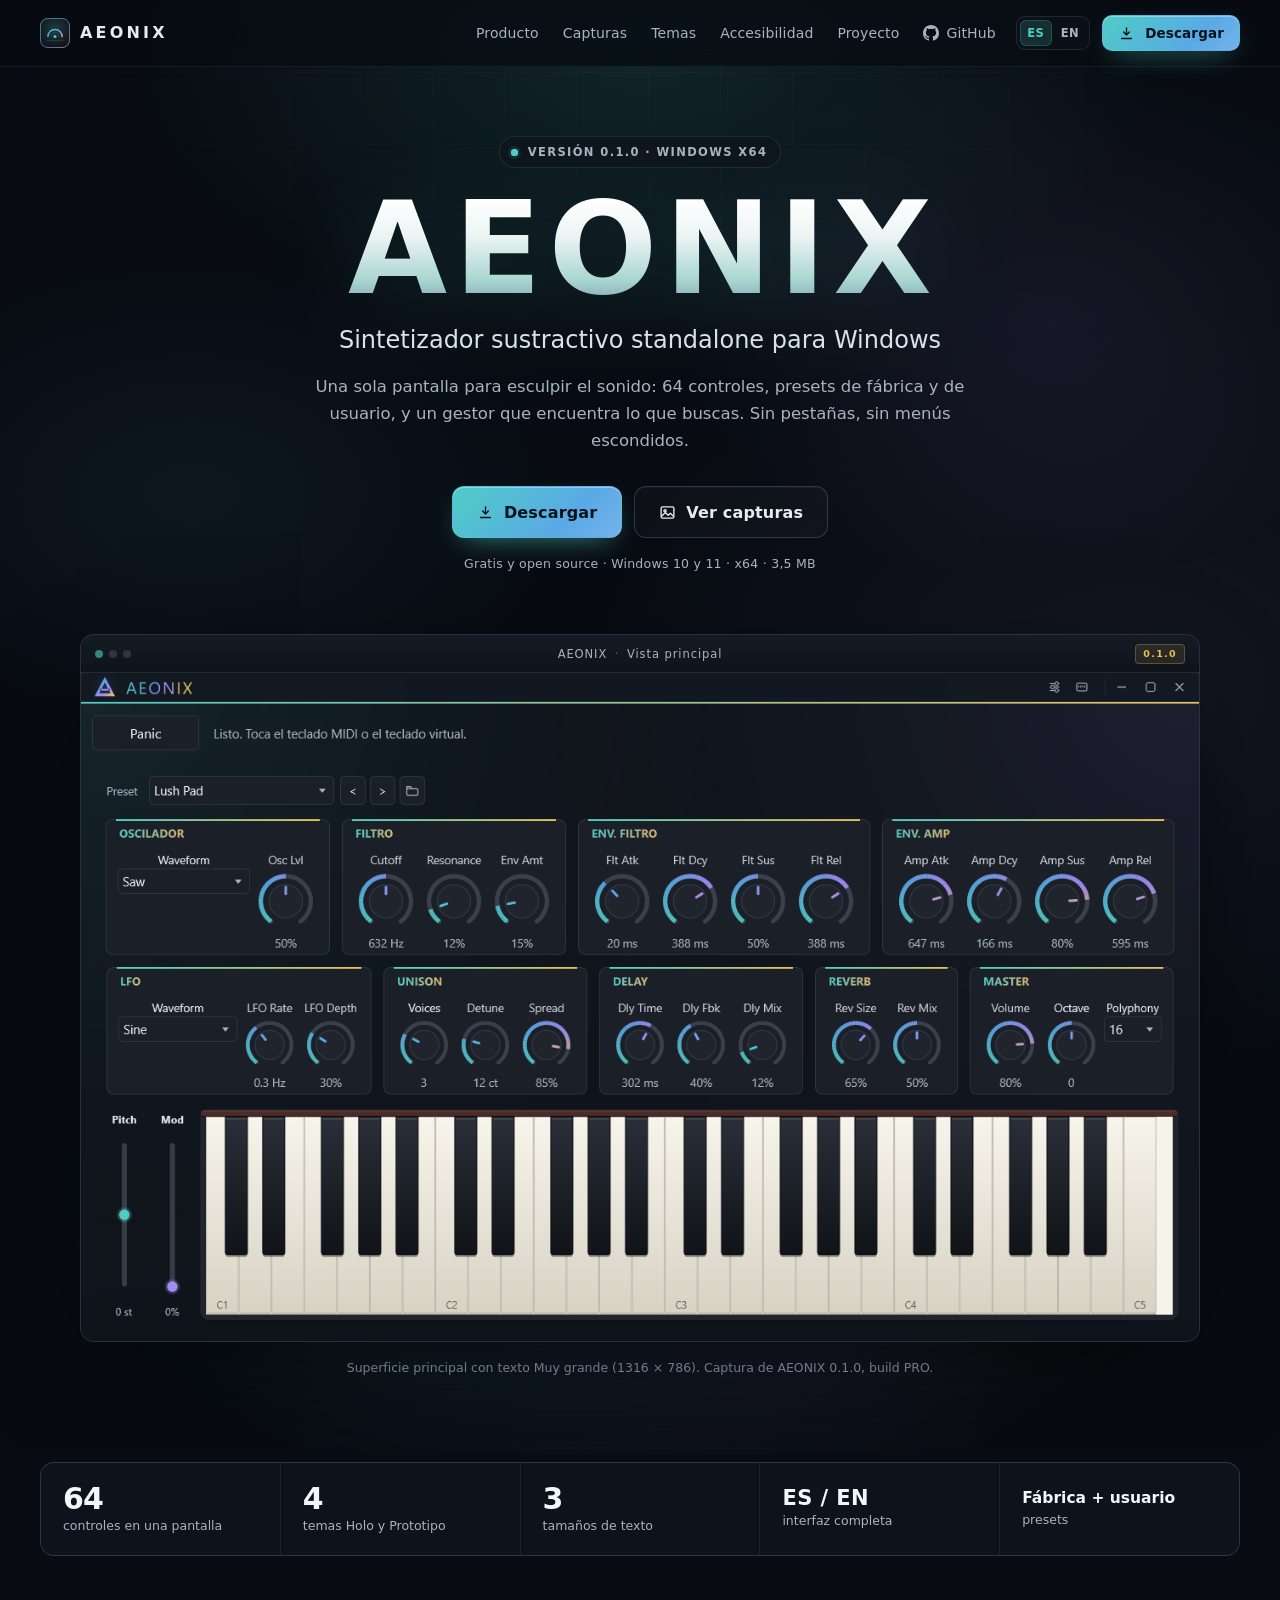
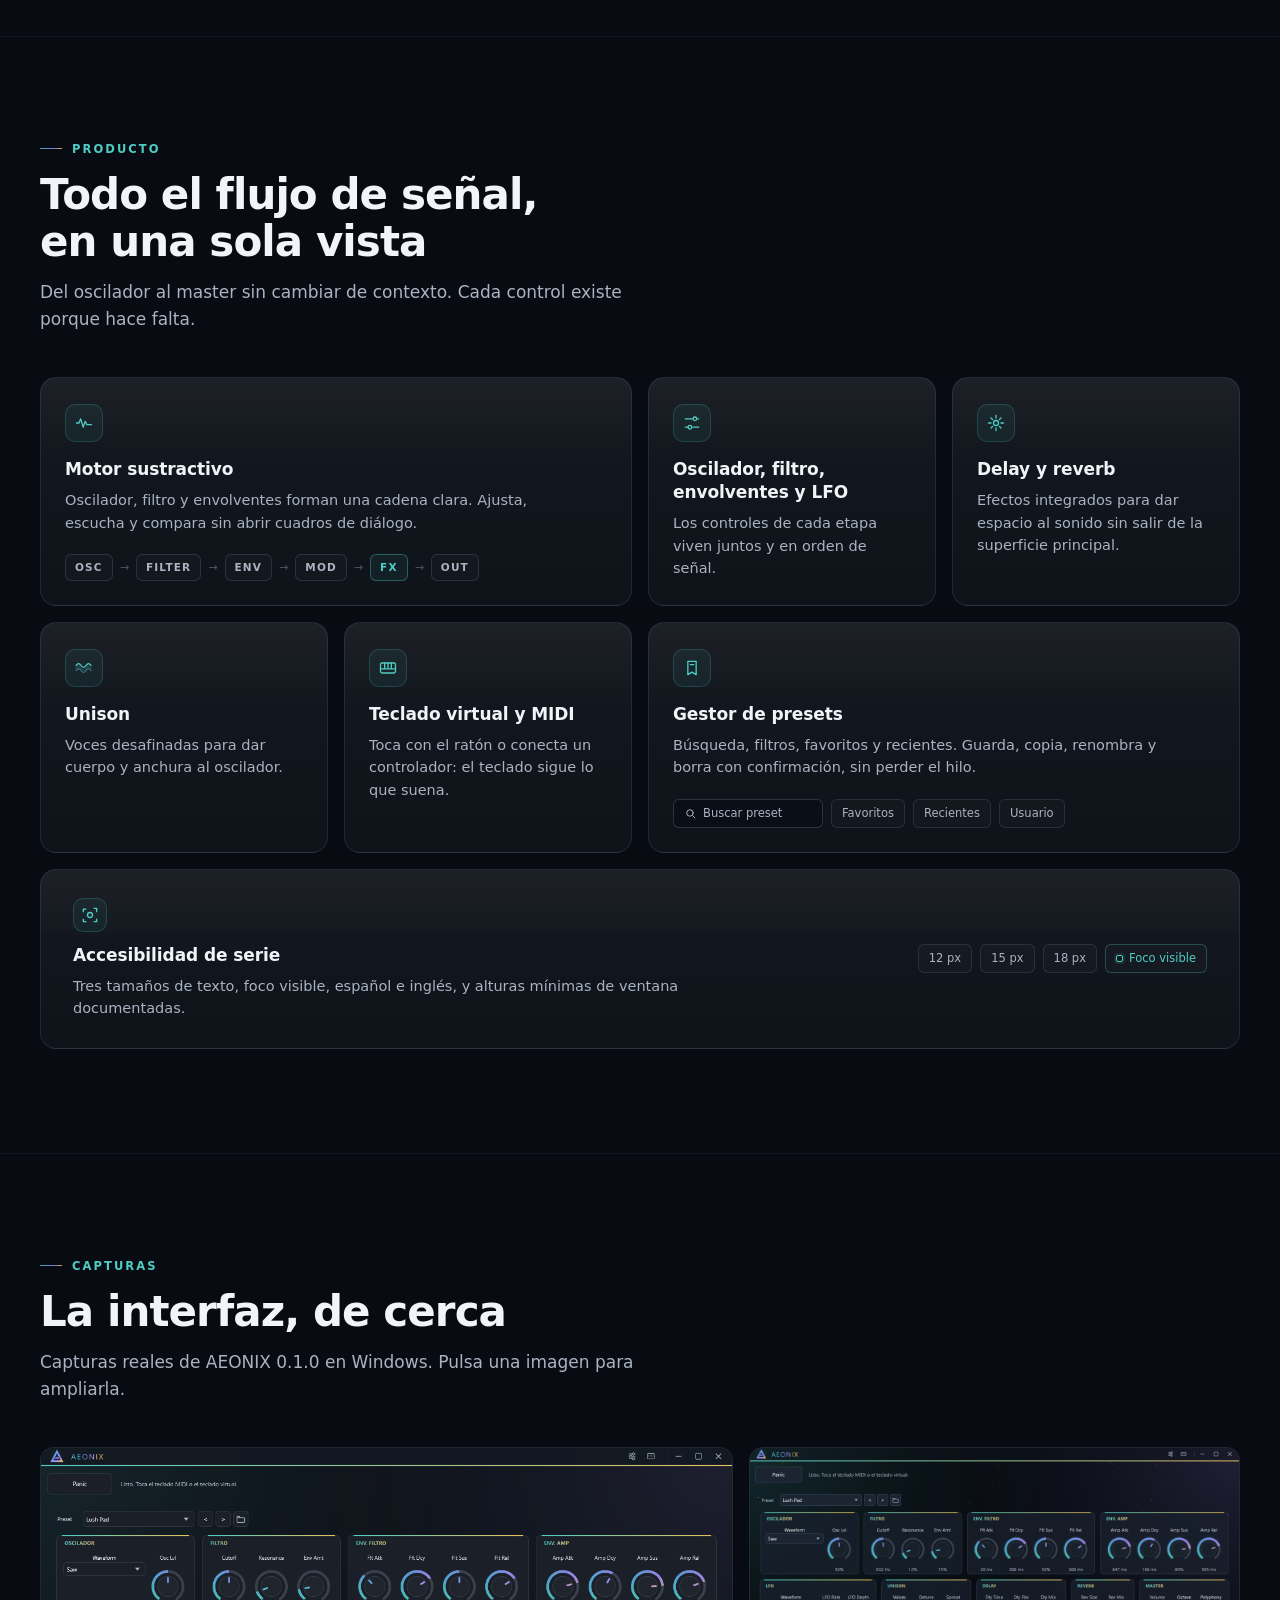
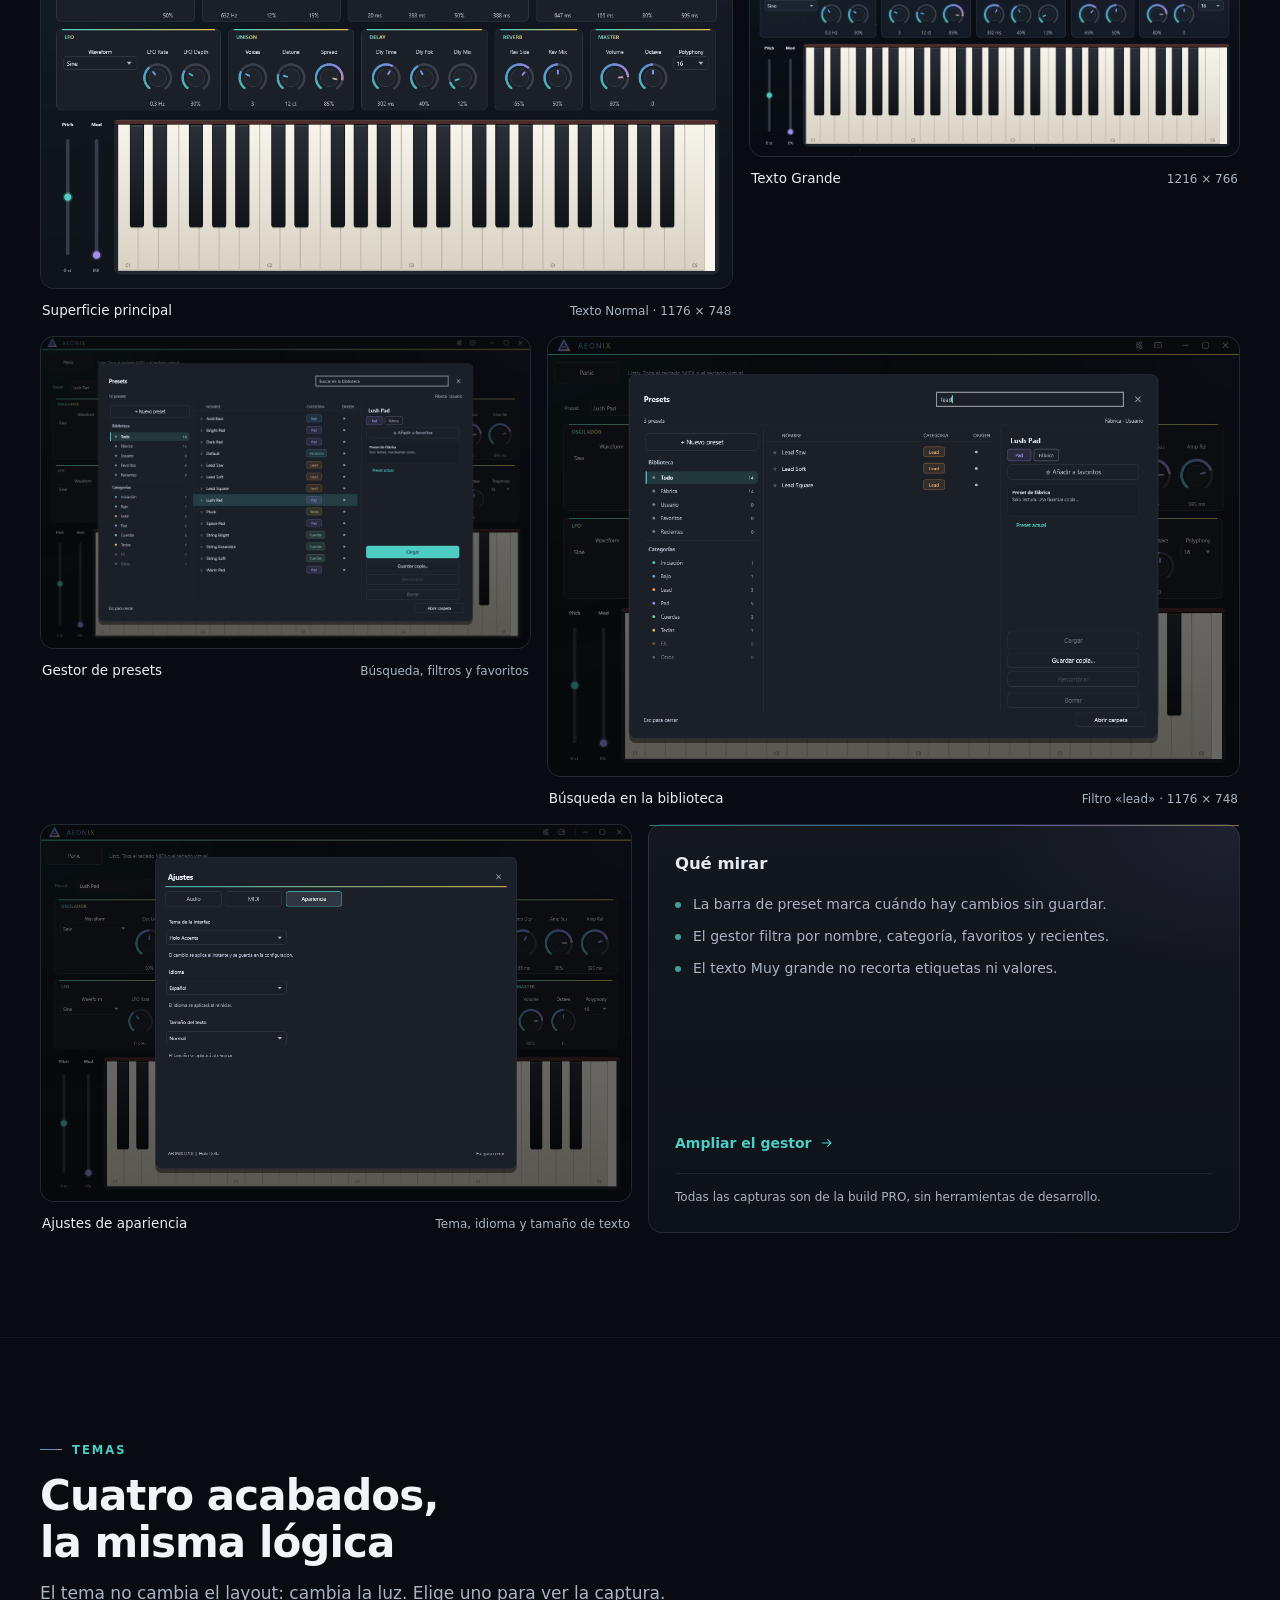
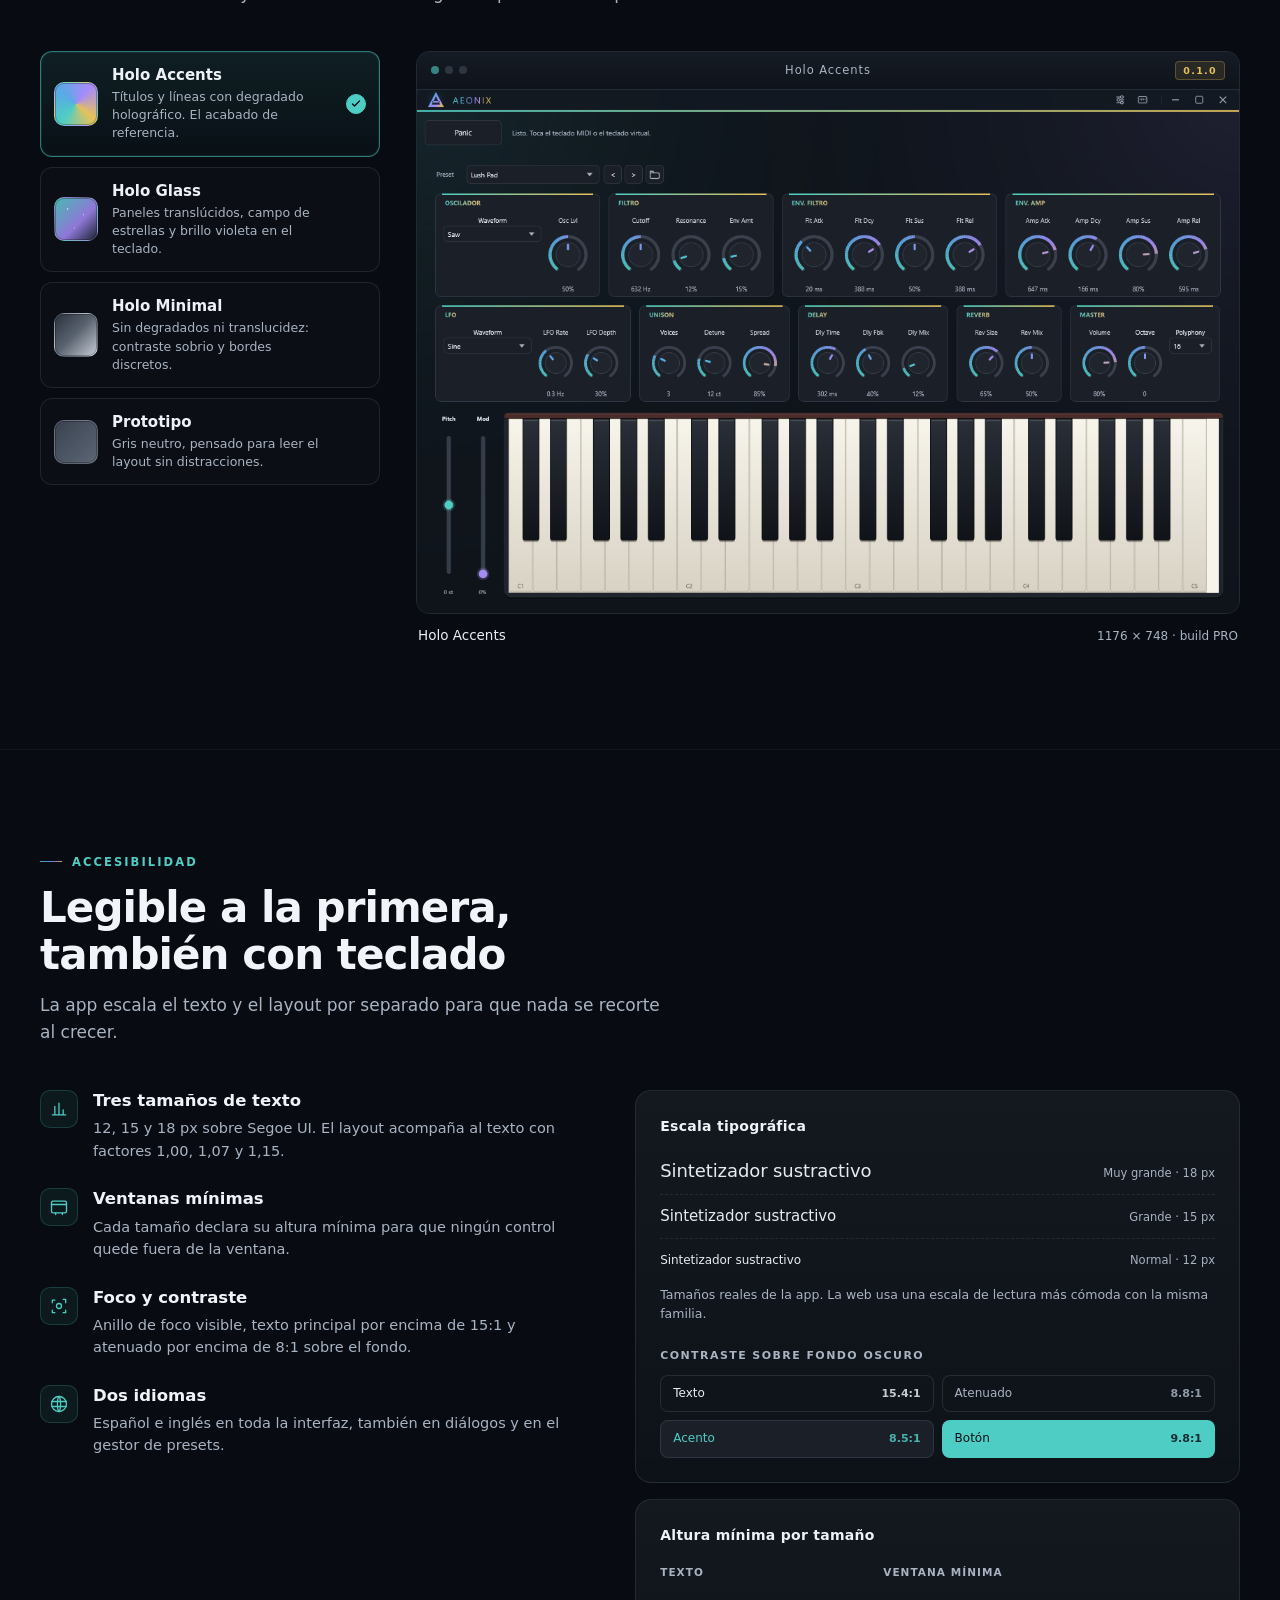
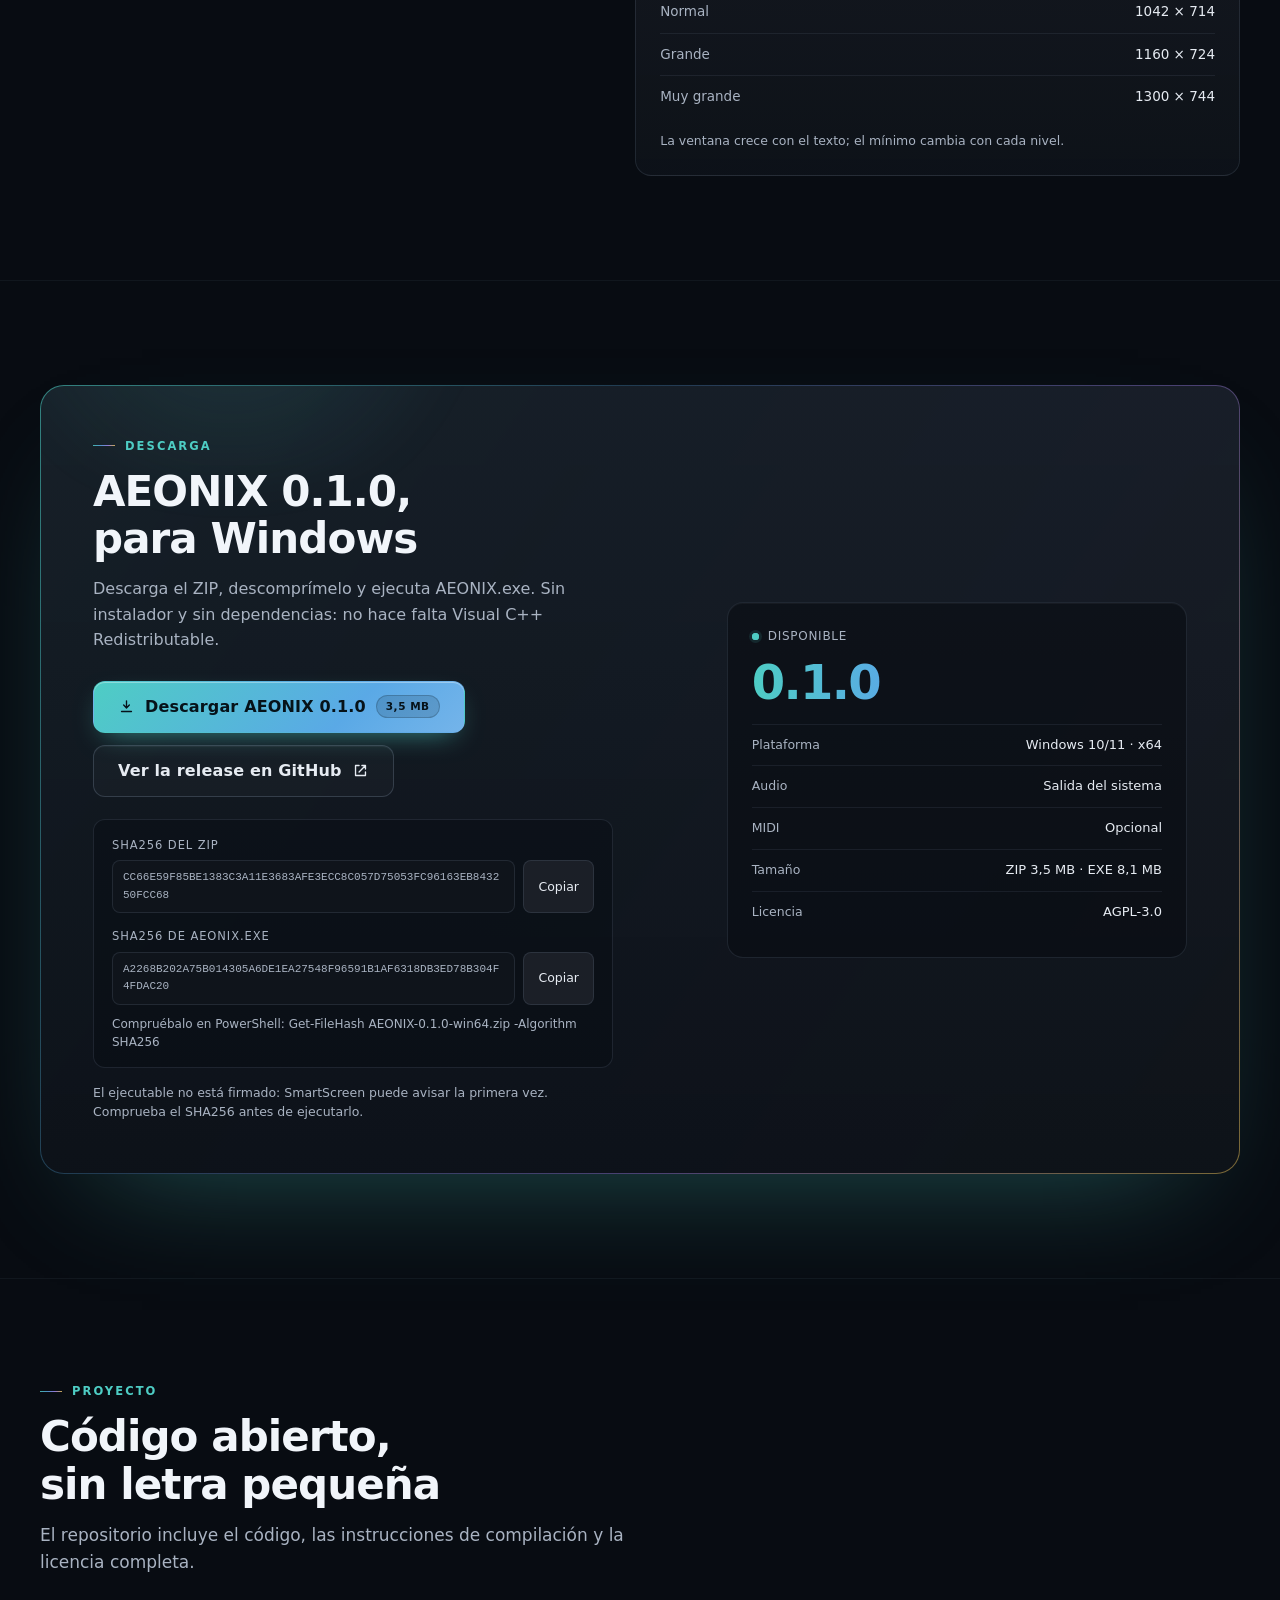
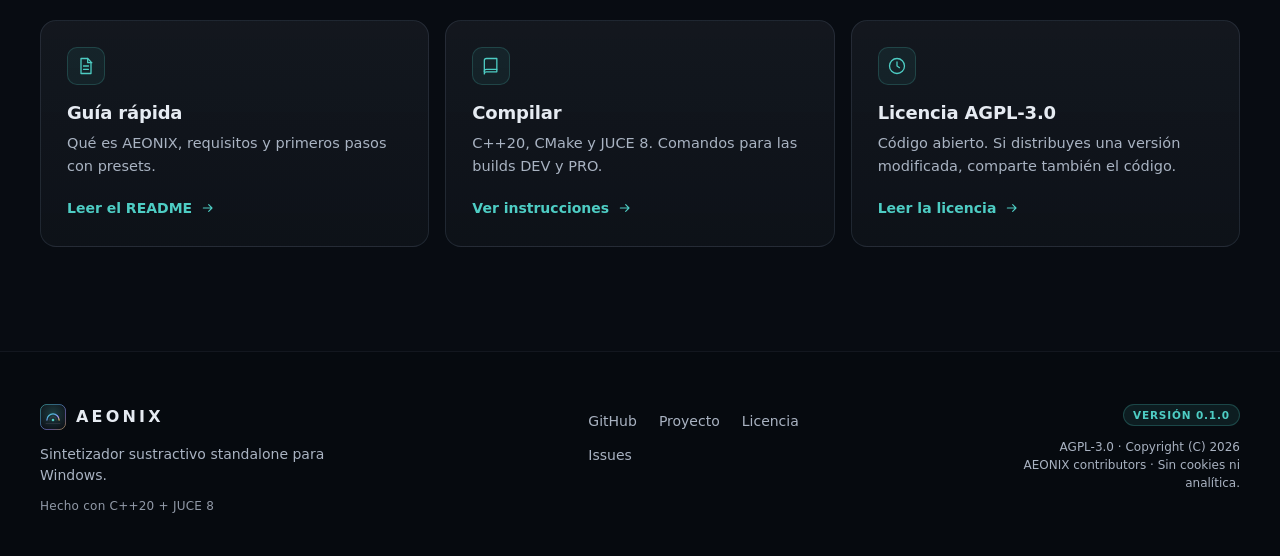
==== commit 527fecdc: "site: trim the window border from the screenshots" ====
--- a/site/index.html
+++ b/site/index.html
@@ -141,11 +141,11 @@
             <span class="app-frame__tag">0.1.0</span>
           </div>
           <img src="assets/captures/hero.png"
-               width="1320" height="790" fetchpriority="high" decoding="async"
+               width="1316" height="786" fetchpriority="high" decoding="async"
                alt="Interfaz de AEONIX: barra de preset, secciones de síntesis, teclado virtual y controles de efectos."
                data-i18n-alt="hero.alt">
         </div>
-        <figcaption data-i18n="hero.caption">Superficie principal con texto Muy grande (1320 × 790). Captura de AEONIX 0.1.0, build PRO.</figcaption>
+        <figcaption data-i18n="hero.caption">Superficie principal con texto Muy grande (1316 × 786). Captura de AEONIX 0.1.0, build PRO.</figcaption>
       </figure>
     </div>
   </section>
@@ -277,7 +277,7 @@
                   data-title-key="shot.1.title" data-meta-key="shot.1.meta" data-alt-key="shot.1.alt"
                   aria-label="Ampliar captura: superficie principal" data-i18n-aria-label="shot.1.open">
             <img src="assets/captures/main-normal.png"
-                 width="1180" height="752" loading="lazy" decoding="async"
+                 width="1176" height="748" loading="lazy" decoding="async"
                  alt="Superficie principal de AEONIX con texto Normal." data-i18n-alt="shot.1.alt">
             <span class="shot__zoom" aria-hidden="true">
               <svg class="icon" viewBox="0 0 24 24"><path d="M9 4H4v5M15 4h5v5M20 15v5h-5M4 15v5h5"/></svg>
@@ -285,7 +285,7 @@
           </button>
           <figcaption>
             <span class="shot__title" data-i18n="shot.1.title">Superficie principal</span>
-            <span class="shot__meta" data-i18n="shot.1.meta">Texto Normal · 1180 × 752</span>
+            <span class="shot__meta" data-i18n="shot.1.meta">Texto Normal · 1176 × 748</span>
           </figcaption>
         </figure>
 
@@ -294,7 +294,7 @@
                   data-title-key="shot.2.title" data-meta-key="shot.2.meta" data-alt-key="shot.2.alt"
                   aria-label="Ampliar captura: texto Grande" data-i18n-aria-label="shot.2.open">
             <img src="assets/captures/main-large.png"
-                 width="1220" height="770" loading="lazy" decoding="async"
+                 width="1216" height="766" loading="lazy" decoding="async"
                  alt="Superficie de AEONIX con texto Grande." data-i18n-alt="shot.2.alt">
             <span class="shot__zoom" aria-hidden="true">
               <svg class="icon" viewBox="0 0 24 24"><path d="M9 4H4v5M15 4h5v5M20 15v5h-5M4 15v5h5"/></svg>
@@ -302,7 +302,7 @@
           </button>
           <figcaption>
             <span class="shot__title" data-i18n="shot.2.title">Texto Grande</span>
-            <span class="shot__meta" data-i18n="shot.2.meta">1220 × 770</span>
+            <span class="shot__meta" data-i18n="shot.2.meta">1216 × 766</span>
           </figcaption>
         </figure>
 
@@ -311,7 +311,7 @@
                   data-title-key="shot.3.title" data-meta-key="shot.3.meta" data-alt-key="shot.3.alt"
                   aria-label="Ampliar captura: gestor de presets" data-i18n-aria-label="shot.3.open">
             <img src="assets/captures/preset-manager.png"
-                 width="1180" height="752" loading="lazy" decoding="async"
+                 width="1176" height="748" loading="lazy" decoding="async"
                  alt="Gestor de presets de AEONIX con búsqueda, filtros y favoritos." data-i18n-alt="shot.3.alt">
             <span class="shot__zoom" aria-hidden="true">
               <svg class="icon" viewBox="0 0 24 24"><path d="M9 4H4v5M15 4h5v5M20 15v5h-5M4 15v5h5"/></svg>
@@ -328,7 +328,7 @@
                   data-title-key="shot.4.title" data-meta-key="shot.4.meta" data-alt-key="shot.4.alt"
                   aria-label="Ampliar captura: búsqueda en la biblioteca" data-i18n-aria-label="shot.4.open">
             <img src="assets/captures/preset-manager-search.png"
-                 width="1180" height="752" loading="lazy" decoding="async"
+                 width="1176" height="748" loading="lazy" decoding="async"
                  alt="Gestor de presets de AEONIX filtrado por la búsqueda lead." data-i18n-alt="shot.4.alt">
             <span class="shot__zoom" aria-hidden="true">
               <svg class="icon" viewBox="0 0 24 24"><path d="M9 4H4v5M15 4h5v5M20 15v5h-5M4 15v5h5"/></svg>
@@ -336,7 +336,7 @@
           </button>
           <figcaption>
             <span class="shot__title" data-i18n="shot.4.title">Búsqueda en la biblioteca</span>
-            <span class="shot__meta" data-i18n="shot.4.meta">Filtro «lead» · 1180 × 752</span>
+            <span class="shot__meta" data-i18n="shot.4.meta">Filtro «lead» · 1176 × 748</span>
           </figcaption>
         </figure>
 
@@ -345,7 +345,7 @@
                   data-title-key="shot.5.title" data-meta-key="shot.5.meta" data-alt-key="shot.5.alt"
                   aria-label="Ampliar captura: ajustes de apariencia" data-i18n-aria-label="shot.5.open">
             <img src="assets/captures/settings-appearance.png"
-                 width="1180" height="752" loading="lazy" decoding="async"
+                 width="1176" height="748" loading="lazy" decoding="async"
                  alt="Ajustes de AEONIX en la pestaña Apariencia, con tema, idioma y tamaño de texto." data-i18n-alt="shot.5.alt">
             <span class="shot__zoom" aria-hidden="true">
               <svg class="icon" viewBox="0 0 24 24"><path d="M9 4H4v5M15 4h5v5M20 15v5h-5M4 15v5h5"/></svg>
@@ -441,7 +441,7 @@
               </div>
               <img id="themeImg"
                    src="assets/captures/theme-accents.png"
-                   width="1180" height="752" loading="lazy" decoding="async"
+                   width="1176" height="748" loading="lazy" decoding="async"
                    alt="Captura de AEONIX con el tema Holo Accents.">
             </div>
             <button class="theme-preview__btn" type="button" id="themeOpen" aria-label="Ampliar captura del tema" data-i18n-aria-label="theme.open">
@@ -452,7 +452,7 @@
           </div>
           <figcaption>
             <span id="themeCaptionFoot">Holo Accents</span>
-            <span data-i18n="themes.previewMeta">1180 × 752 · build PRO</span>
+            <span data-i18n="themes.previewMeta">1176 × 748 · build PRO</span>
           </figcaption>
         </figure>
       </div>
@@ -735,7 +735,7 @@
     <button class="lightbox__nav lightbox__nav--prev" type="button" data-prev-shot aria-label="Captura anterior" data-i18n-aria-label="lightbox.prev">
       <svg class="icon" viewBox="0 0 24 24" aria-hidden="true" focusable="false"><path d="m14 6-6 6 6 6"/></svg>
     </button>
-    <img id="lightboxImg" alt="" width="1180" height="752">
+    <img id="lightboxImg" alt="" width="1176" height="748">
     <button class="lightbox__nav lightbox__nav--next" type="button" data-next-shot aria-label="Captura siguiente" data-i18n-aria-label="lightbox.next">
       <svg class="icon" viewBox="0 0 24 24" aria-hidden="true" focusable="false"><path d="m10 6 6 6-6 6"/></svg>
     </button>
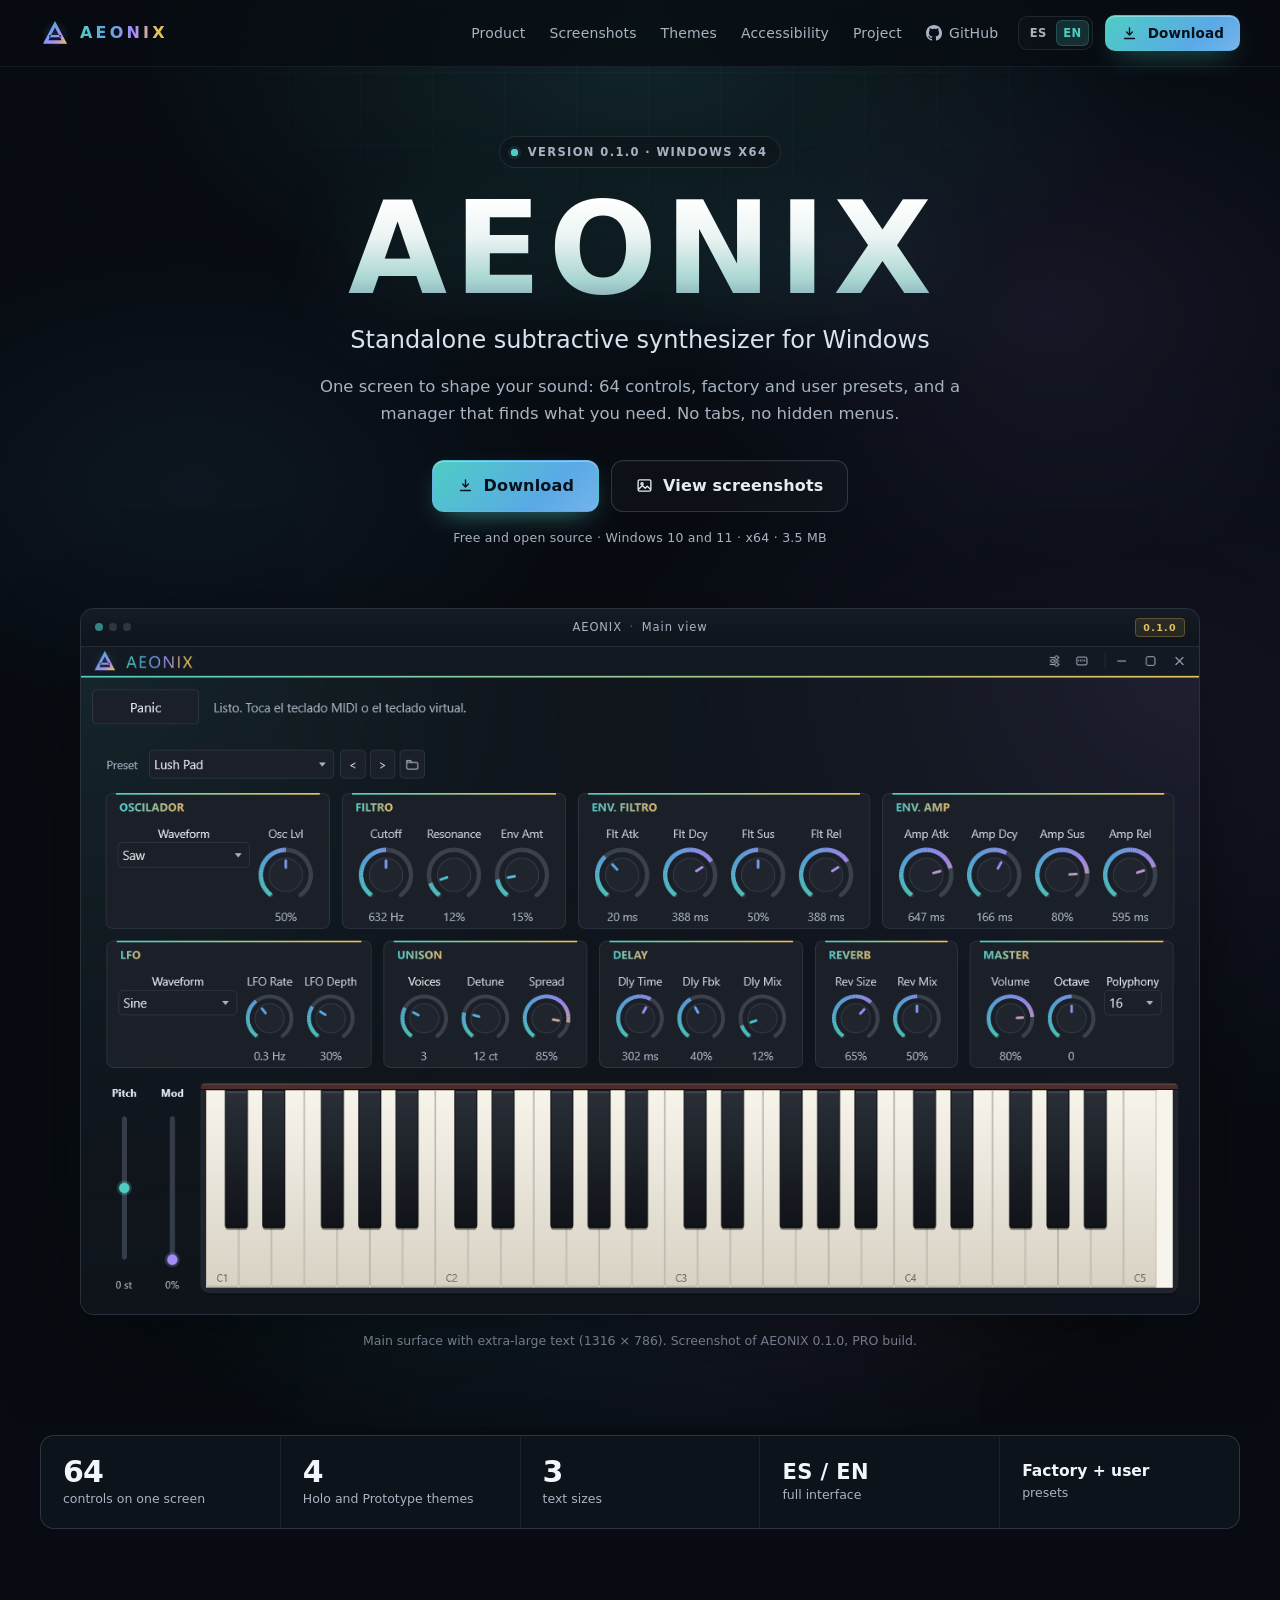
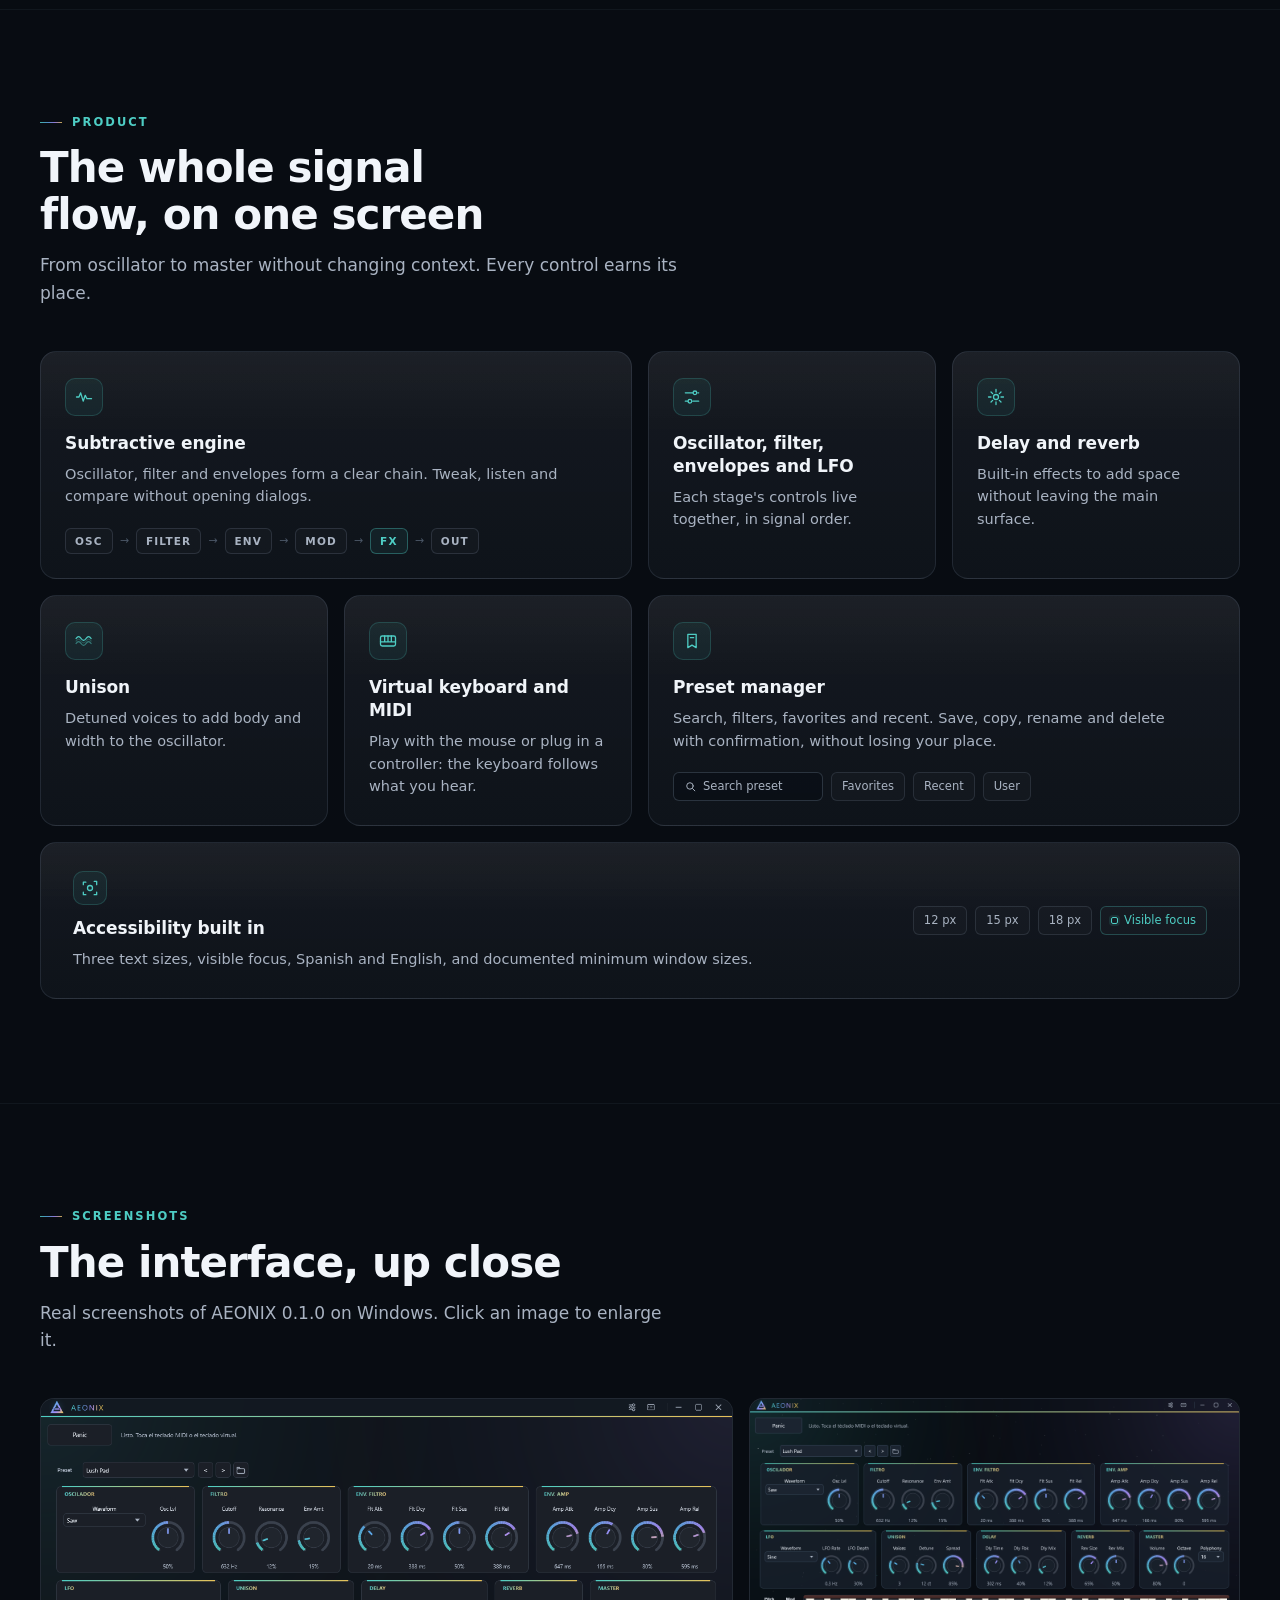
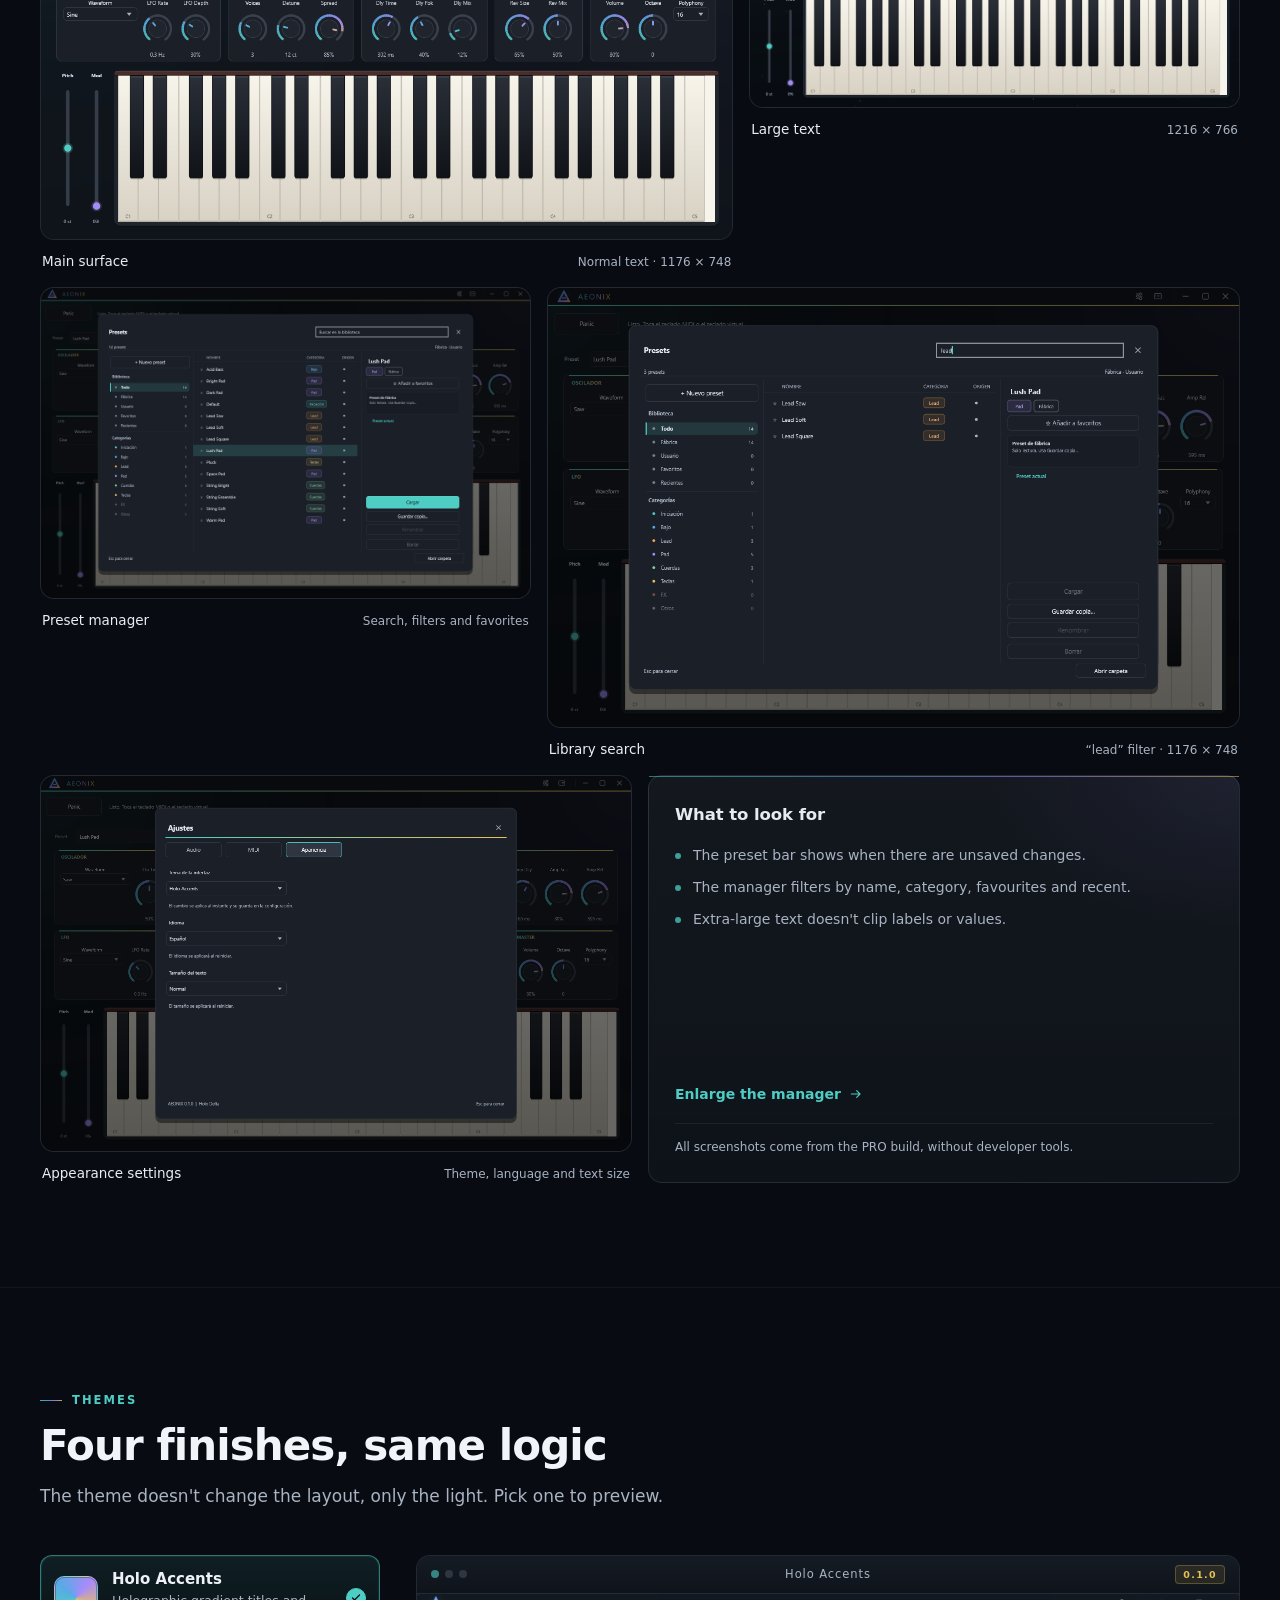
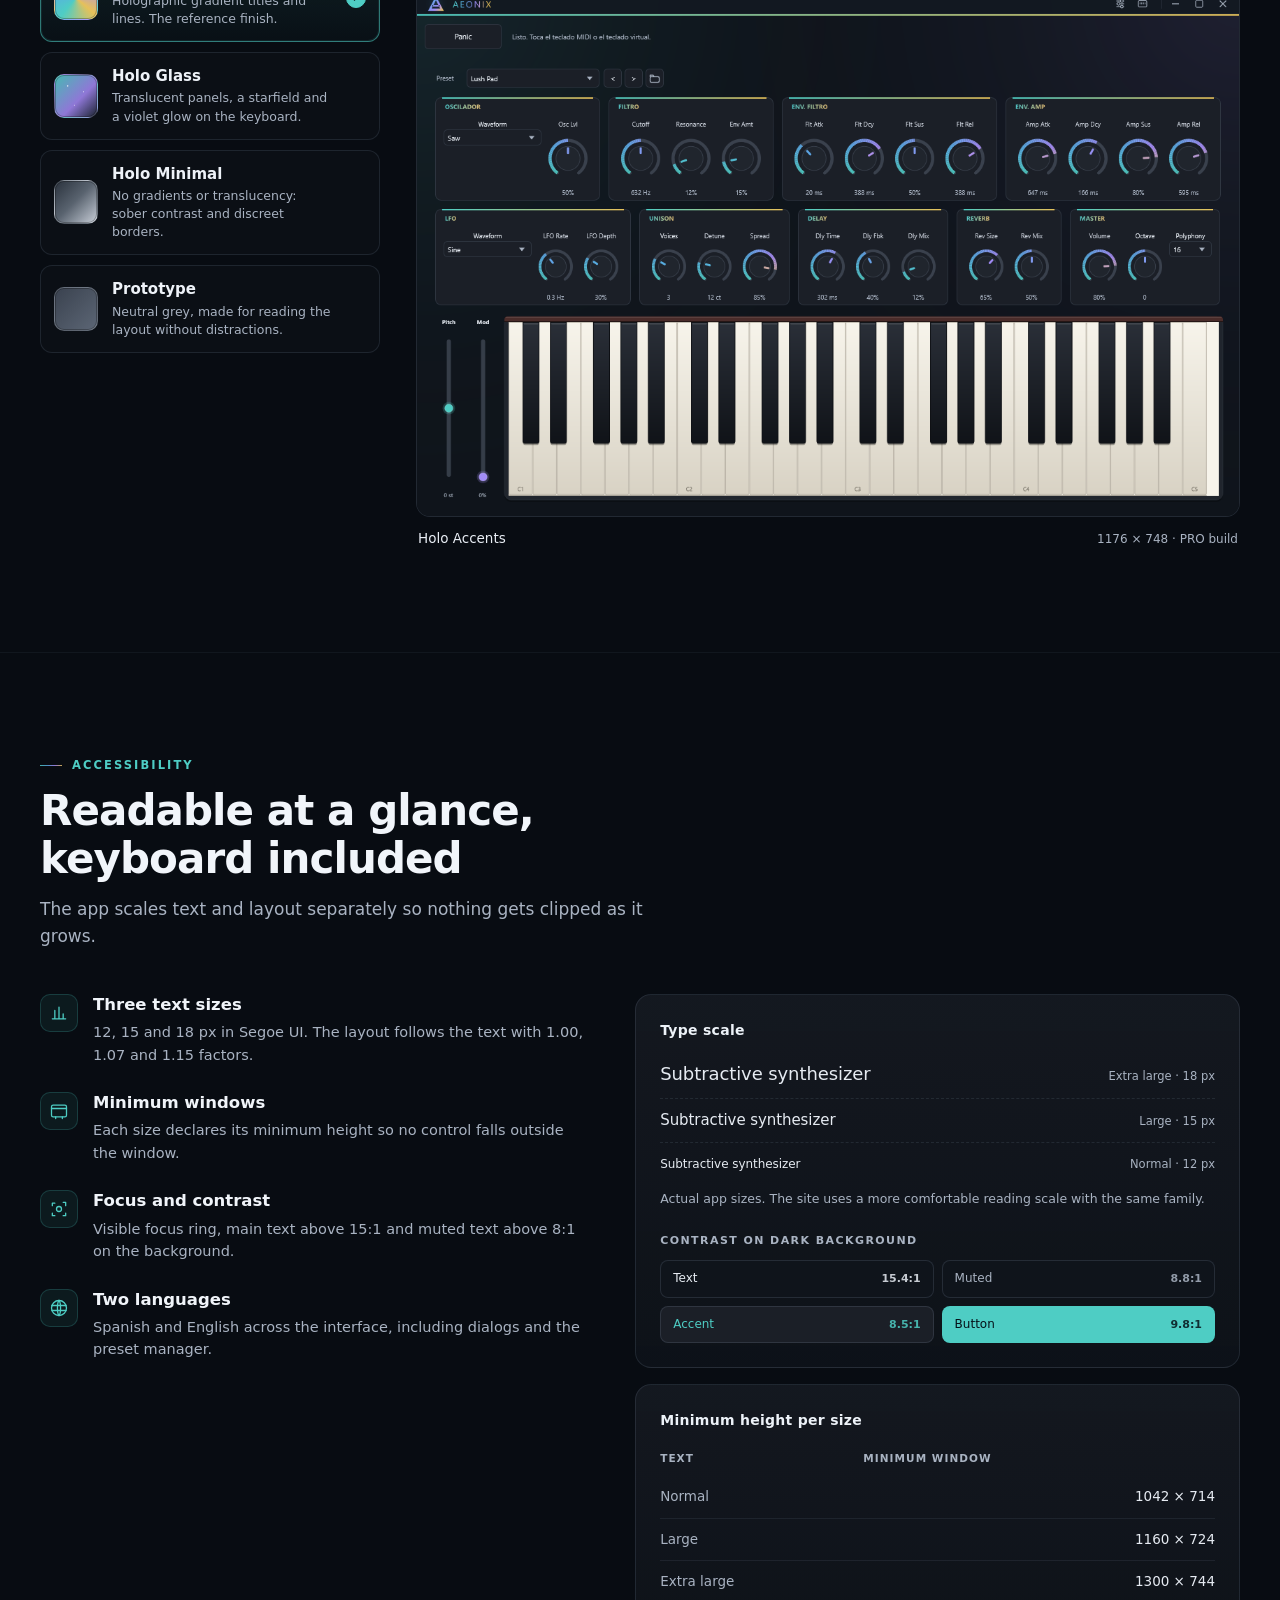
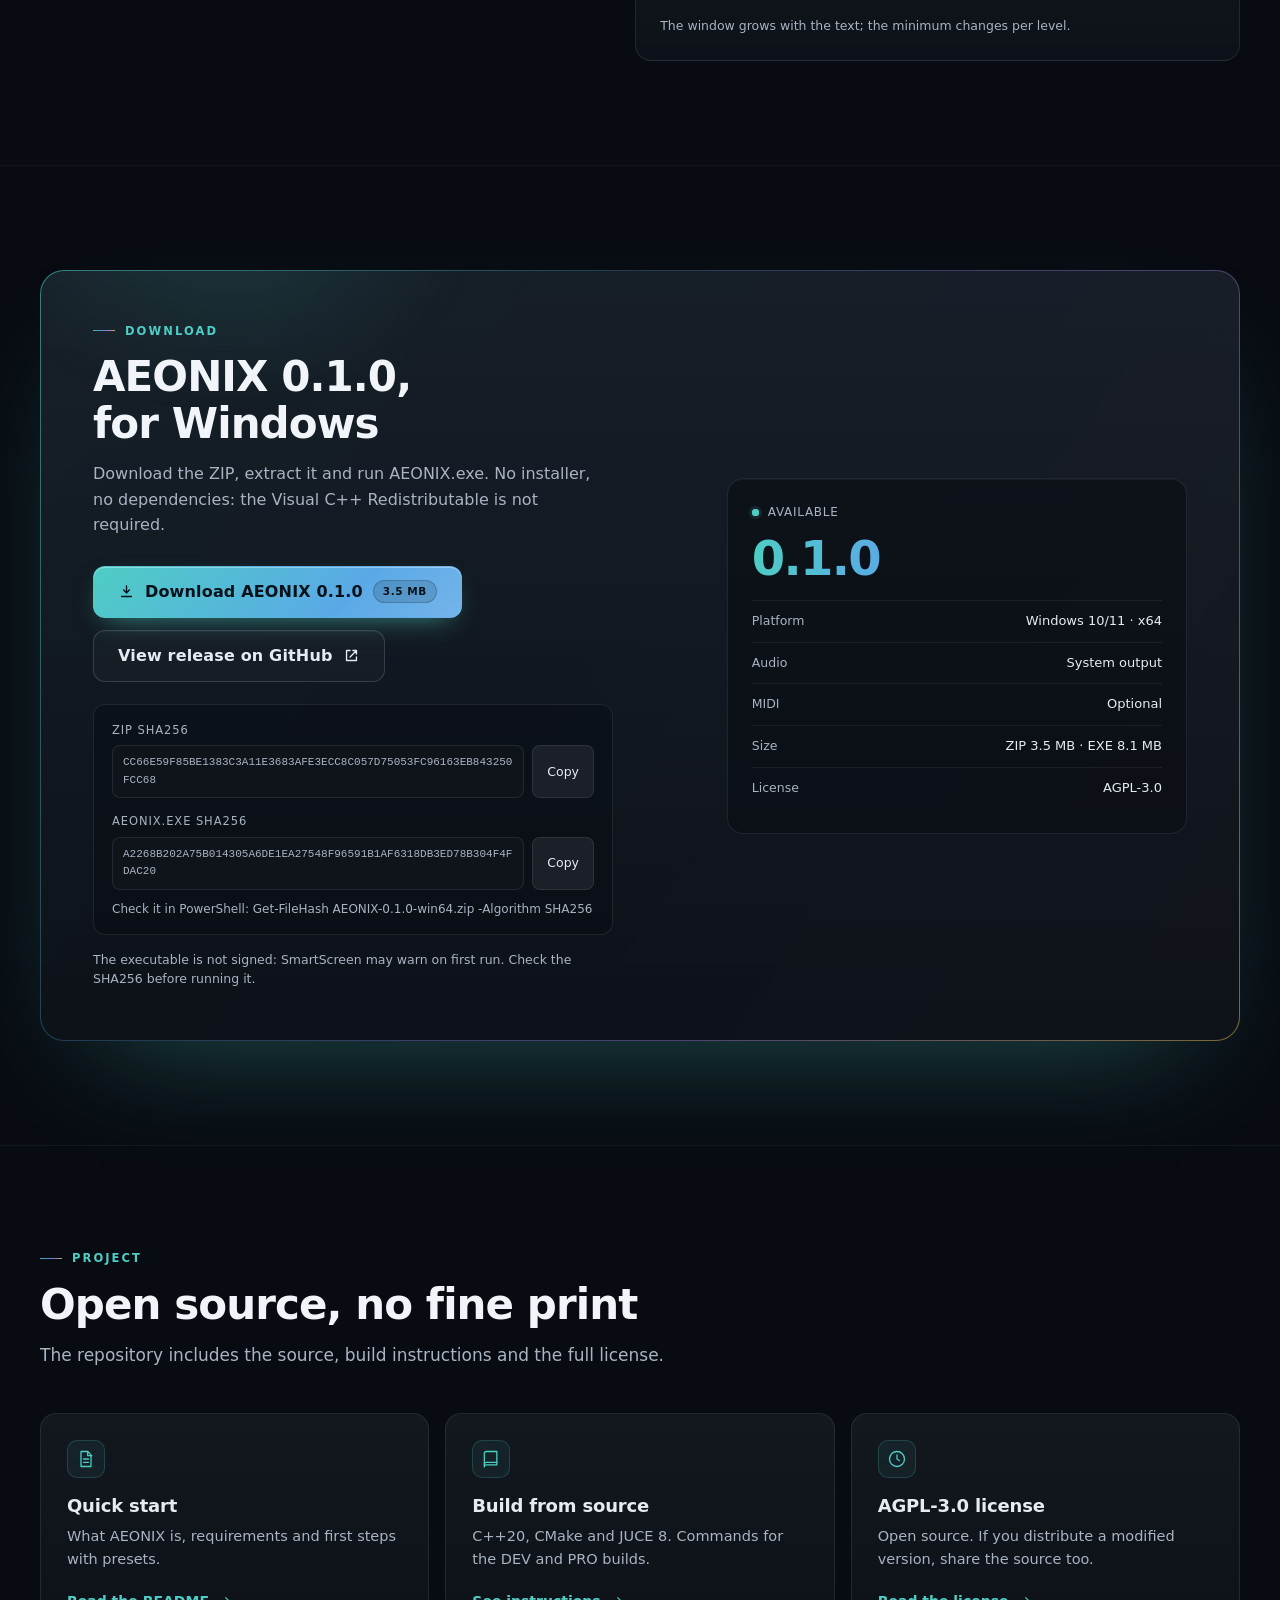
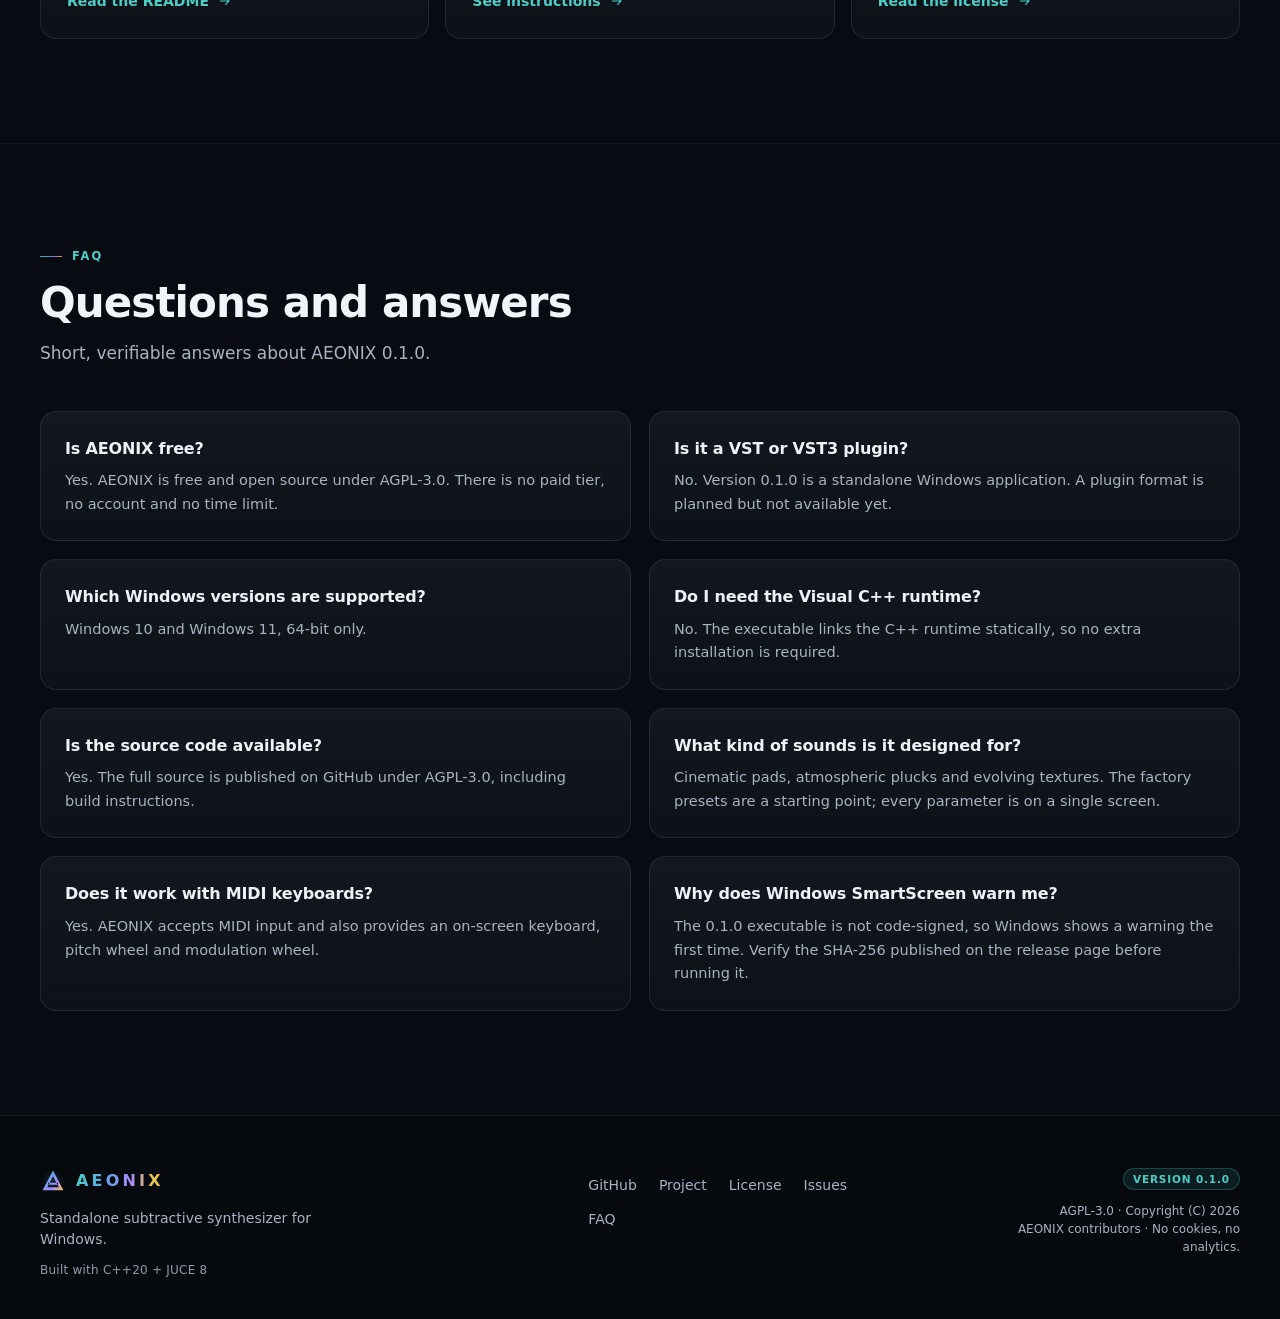
==== commit d2641645: "site: serve English and Spanish pages with SEO metadata - split the landing into English / and Spani" ====
--- a/site/index.html
+++ b/site/index.html
@@ -1,31 +1,34 @@
 <!doctype html>
-<html lang="es" class="no-js">
+<html lang="en" class="no-js" data-root="">
 <head>
 <meta charset="utf-8">
 <meta name="viewport" content="width=device-width, initial-scale=1">
-<title>AEONIX — Sintetizador sustractivo para Windows</title>
-<meta name="description" content="Sintetizador sustractivo standalone para Windows. 64 controles, cuatro temas, tres tamaños de texto y gestor de presets. Gratis y open source (AGPL-3.0).">
+<title>AEONIX — Free Open-Source Subtractive Synthesizer for Windows</title>
+<meta name="description" content="Free, open-source subtractive synthesizer for Windows 10/11. 64 controls, unison, delay, reverb and a preset manager. AGPL-3.0, no VST required.">
 <meta name="color-scheme" content="dark">
 <meta name="theme-color" content="#080c12">
 <link rel="canonical" href="https://amareca.github.io/aeonix-synth/">
+<link rel="alternate" hreflang="en" href="https://amareca.github.io/aeonix-synth/">
+<link rel="alternate" hreflang="es" href="https://amareca.github.io/aeonix-synth/es/">
+<link rel="alternate" hreflang="x-default" href="https://amareca.github.io/aeonix-synth/">
 <link rel="icon" href="assets/favicon.ico" sizes="any">
 <link rel="icon" href="assets/icon-192.png" type="image/png" sizes="192x192">
 <link rel="apple-touch-icon" href="assets/apple-touch-icon.png">
 <link rel="manifest" href="site.webmanifest">
 <meta property="og:type" content="website">
 <meta property="og:site_name" content="AEONIX">
-<meta property="og:title" content="AEONIX — Sintetizador sustractivo para Windows">
-<meta property="og:description" content="64 controles, cuatro temas, tres tamaños de texto y gestor de presets. Gratis y open source, para Windows 10/11.">
+<meta property="og:title" content="AEONIX — Free Open-Source Subtractive Synthesizer for Windows">
+<meta property="og:description" content="Free, open-source subtractive synthesizer for Windows 10/11 with 64 controls, unison, delay, reverb and a preset manager.">
 <meta property="og:url" content="https://amareca.github.io/aeonix-synth/">
 <meta property="og:image" content="https://amareca.github.io/aeonix-synth/assets/og.png">
 <meta property="og:image:width" content="1200">
 <meta property="og:image:height" content="630">
-<meta property="og:image:alt" content="AEONIX: sintetizador sustractivo standalone para Windows">
-<meta property="og:locale" content="es_ES">
-<meta property="og:locale:alternate" content="en_GB">
+<meta property="og:image:alt" content="AEONIX: free subtractive synthesizer for Windows">
+<meta property="og:locale" content="en_GB">
+<meta property="og:locale:alternate" content="es_ES">
 <meta name="twitter:card" content="summary_large_image">
-<meta name="twitter:title" content="AEONIX — Sintetizador sustractivo para Windows">
-<meta name="twitter:description" content="64 controles, cuatro temas, tres tamaños de texto y gestor de presets. Gratis y open source.">
+<meta name="twitter:title" content="AEONIX — Free Open-Source Subtractive Synthesizer for Windows">
+<meta name="twitter:description" content="Free, open-source subtractive synthesizer for Windows 10/11 with 64 controls, unison, delay, reverb and a preset manager.">
 <meta name="twitter:image" content="https://amareca.github.io/aeonix-synth/assets/og.png">
 <link rel="stylesheet" href="styles.css">
 <script type="application/ld+json">
@@ -33,18 +36,41 @@
   "@context": "https://schema.org",
   "@type": "SoftwareApplication",
   "name": "AEONIX",
-  "description": "Sintetizador sustractivo standalone para Windows con 64 controles, cuatro temas y gestor de presets.",
+  "alternateName": "AEONIX Synth",
+  "description": "Free, open-source standalone subtractive synthesizer for Windows, designed for cinematic pads, atmospheric plucks and experimental sound design.",
   "applicationCategory": "MultimediaApplication",
   "applicationSubCategory": "Synthesizer",
   "operatingSystem": "Windows 10, Windows 11",
+  "softwareRequirements": "64-bit Windows 10 or 11. No external runtime required.",
   "softwareVersion": "0.1.0",
   "fileSize": "3.5MB",
+  "inLanguage": [
+    "en",
+    "es"
+  ],
+  "datePublished": "2026-11-11",
   "url": "https://amareca.github.io/aeonix-synth/",
   "downloadUrl": "https://github.com/amareca/aeonix-synth/releases/latest",
+  "codeRepository": "https://github.com/amareca/aeonix-synth",
   "license": "https://www.gnu.org/licenses/agpl-3.0.html",
+  "screenshot": "https://amareca.github.io/aeonix-synth/assets/captures/hero.png",
+  "featureList": [
+    "Subtractive synthesis with an oscillator, a filter, envelopes and an LFO",
+    "Unison, stereo delay and reverb",
+    "64 sound-design controls on a single screen",
+    "Preset manager with search, filters, favourites and recents",
+    "Virtual keyboard, MIDI input, pitch and modulation wheels",
+    "Four themes and three text sizes",
+    "English and Spanish interface",
+    "AGPL-3.0 open source"
+  ],
+  "sameAs": [
+    "https://github.com/amareca/aeonix-synth"
+  ],
   "author": {
-    "@type": "Organization",
-    "name": "AEONIX contributors"
+    "@type": "Person",
+    "name": "amareca",
+    "url": "https://github.com/amareca"
   },
   "offers": {
     "@type": "Offer",
@@ -53,58 +79,131 @@
   }
 }
 </script>
+<script type="application/ld+json">
+{
+  "@context": "https://schema.org",
+  "@type": "FAQPage",
+  "inLanguage": "en",
+  "mainEntity": [
+    {
+      "@type": "Question",
+      "name": "Is AEONIX free?",
+      "acceptedAnswer": {
+        "@type": "Answer",
+        "text": "Yes. AEONIX is free and open source under AGPL-3.0. There is no paid tier, no account and no time limit."
+      }
+    },
+    {
+      "@type": "Question",
+      "name": "Is it a VST or VST3 plugin?",
+      "acceptedAnswer": {
+        "@type": "Answer",
+        "text": "No. Version 0.1.0 is a standalone Windows application. A plugin format is planned but not available yet."
+      }
+    },
+    {
+      "@type": "Question",
+      "name": "Which Windows versions are supported?",
+      "acceptedAnswer": {
+        "@type": "Answer",
+        "text": "Windows 10 and Windows 11, 64-bit only."
+      }
+    },
+    {
+      "@type": "Question",
+      "name": "Do I need the Visual C++ runtime?",
+      "acceptedAnswer": {
+        "@type": "Answer",
+        "text": "No. The executable links the C++ runtime statically, so no extra installation is required."
+      }
+    },
+    {
+      "@type": "Question",
+      "name": "Is the source code available?",
+      "acceptedAnswer": {
+        "@type": "Answer",
+        "text": "Yes. The full source is published on GitHub under AGPL-3.0, including build instructions."
+      }
+    },
+    {
+      "@type": "Question",
+      "name": "What kind of sounds is it designed for?",
+      "acceptedAnswer": {
+        "@type": "Answer",
+        "text": "Cinematic pads, atmospheric plucks and evolving textures. The factory presets are a starting point; every parameter is on a single screen."
+      }
+    },
+    {
+      "@type": "Question",
+      "name": "Does it work with MIDI keyboards?",
+      "acceptedAnswer": {
+        "@type": "Answer",
+        "text": "Yes. AEONIX accepts MIDI input and also provides an on-screen keyboard, pitch wheel and modulation wheel."
+      }
+    },
+    {
+      "@type": "Question",
+      "name": "Why does Windows SmartScreen warn me?",
+      "acceptedAnswer": {
+        "@type": "Answer",
+        "text": "The 0.1.0 executable is not code-signed, so Windows shows a warning the first time. Verify the SHA-256 published on the release page before running it."
+      }
+    }
+  ]
+}
+</script>
 <script>document.documentElement.classList.replace('no-js', 'js');</script>
 </head>
 <body>
-<a class="skip-link" href="#main" data-i18n="skip">Saltar al contenido</a>
+<a class="skip-link" href="#main">Skip to content</a>
 <p class="vh" id="langStatus" role="status" aria-live="polite"></p>
 
 <header class="site-header" id="top">
   <div class="wrap header__inner">
-    <a class="brand" href="#top" aria-label="AEONIX, inicio" data-i18n-aria-label="brand.label">
+    <a class="brand" href="#top" aria-label="AEONIX, home">
       <img src="logo.svg" alt="" width="30" height="30">
       <span class="brand__name">AEONIX</span>
     </a>
 
-    <nav class="nav" aria-label="Principal" data-i18n-aria-label="nav.label">
-      <a href="#producto" data-i18n="nav.product">Producto</a>
-      <a href="#capturas" data-i18n="nav.gallery">Capturas</a>
-      <a href="#temas" data-i18n="nav.themes">Temas</a>
-      <a href="#accesibilidad" data-i18n="nav.access">Accesibilidad</a>
-      <a href="#docs" data-i18n="nav.docs">Proyecto</a>
-      <a class="nav__github" href="https://github.com/amareca/aeonix-synth" target="_blank" rel="noopener" aria-label="GitHub de AEONIX" data-i18n-aria-label="nav.github.label">
+    <nav class="nav" aria-label="Main">
+      <a href="#producto">Product</a>
+      <a href="#capturas">Screenshots</a>
+      <a href="#temas">Themes</a>
+      <a href="#accesibilidad">Accessibility</a>
+      <a href="#docs">Project</a>
+      <a class="nav__github" href="https://github.com/amareca/aeonix-synth" target="_blank" rel="noopener" aria-label="AEONIX on GitHub">
         <svg class="icon" viewBox="0 0 16 16" aria-hidden="true" focusable="false"><path fill="currentColor" d="M8 0C3.58 0 0 3.58 0 8a8 8 0 0 0 5.47 7.59c.4.07.55-.17.55-.38 0-.19-.01-.82-.01-1.49-2.01.37-2.53-.49-2.69-.94-.09-.23-.48-.94-.82-1.13-.28-.15-.68-.52-.01-.53.63-.01 1.08.58 1.23.82.72 1.21 1.87.87 2.33.66.07-.52.28-.87.5-1.07-1.78-.2-3.64-.89-3.64-3.95 0-.87.31-1.59.82-2.15-.08-.2-.36-1.02.08-2.12 0 0 .67-.21 2.2.82a7.4 7.4 0 0 1 2-.27c.68 0 1.36.09 2 .27 1.53-1.04 2.2-.82 2.2-.82.44 1.1.16 1.92.08 2.12.51.56.82 1.27.82 2.15 0 3.07-1.87 3.75-3.65 3.95.29.25.54.73.54 1.48 0 1.07-.01 1.93-.01 2.2 0 .21.15.46.55.38A8.01 8.01 0 0 0 16 8c0-4.42-3.58-8-8-8Z"/></svg>
-        <span data-i18n="nav.github">GitHub</span>
+        <span>GitHub</span>
       </a>
     </nav>
 
     <div class="header__actions">
-      <div class="lang" role="group" aria-label="Idioma / Language">
-        <button class="lang__btn" type="button" data-lang="es" aria-pressed="true" aria-label="Español">ES</button>
-        <button class="lang__btn" type="button" data-lang="en" aria-pressed="false" aria-label="English">EN</button>
+            <div class="lang" role="group" aria-label="Language">
+        <a class="lang__btn" href="es/" lang="es" hreflang="es" aria-label="Español">ES</a>
+        <a class="lang__btn" href="./" lang="en" hreflang="en" aria-current="page" aria-label="English">EN</a>
       </div>
       <a class="btn btn--sm btn--primary header__cta" href="#descarga">
         <svg class="icon" viewBox="0 0 24 24" aria-hidden="true" focusable="false"><path d="M12 4v10m0 0 4-4m-4 4-4-4M5 19h14"/></svg>
-        <span data-i18n="nav.download">Descargar</span>
+        <span>Download</span>
       </a>
-      <button class="menu-btn" id="menuBtn" type="button" aria-expanded="false" aria-controls="mobileMenu" aria-label="Abrir menú" data-i18n-aria-label="nav.menu.open">
+      <button class="menu-btn" id="menuBtn" type="button" aria-expanded="false" aria-controls="mobileMenu" aria-label="Open menu">
         <span></span><span></span><span></span>
       </button>
     </div>
   </div>
 
   <div class="mobile-menu" id="mobileMenu" hidden>
-    <nav class="mobile-menu__nav" aria-label="Móvil" data-i18n-aria-label="nav.mobile">
-      <a href="#producto" data-i18n="nav.product">Producto</a>
-      <a href="#capturas" data-i18n="nav.gallery">Capturas</a>
-      <a href="#temas" data-i18n="nav.themes">Temas</a>
-      <a href="#accesibilidad" data-i18n="nav.access">Accesibilidad</a>
-      <a href="#docs" data-i18n="nav.docs">Proyecto</a>
-      <a href="https://github.com/amareca/aeonix-synth" target="_blank" rel="noopener" data-i18n="nav.github">GitHub</a>
+    <nav class="mobile-menu__nav" aria-label="Mobile">
+      <a href="#producto">Product</a>
+      <a href="#capturas">Screenshots</a>
+      <a href="#temas">Themes</a>
+      <a href="#accesibilidad">Accessibility</a>
+      <a href="#docs">Project</a>
+      <a href="https://github.com/amareca/aeonix-synth" target="_blank" rel="noopener">GitHub</a>
     </nav>
     <a class="btn btn--primary mobile-menu__cta" href="#descarga">
       <svg class="icon" viewBox="0 0 24 24" aria-hidden="true" focusable="false"><path d="M12 4v10m0 0 4-4m-4 4-4-4M5 19h14"/></svg>
-      <span data-i18n="nav.download">Descargar</span>
+      <span>Download</span>
     </a>
   </div>
 </header>
@@ -116,61 +215,61 @@
     <div class="wrap hero__inner">
       <p class="eyebrow eyebrow--pill">
         <span class="status-dot" aria-hidden="true"></span>
-        <span data-i18n="hero.eyebrow">Versión 0.1.0 · Windows x64</span>
+        <span>Version 0.1.0 · Windows x64</span>
       </p>
-      <h1 id="hero-title" class="hero__title">AEONIX</h1>
-      <p class="hero__tagline" data-i18n="hero.tagline">Sintetizador sustractivo standalone para Windows</p>
-      <p class="hero__lead" data-i18n="hero.lead">Una sola pantalla para esculpir el sonido: 64 controles, presets de fábrica y de usuario, y un gestor que encuentra lo que buscas. Sin pestañas, sin menús escondidos.</p>
+      <h1 id="hero-title" class="hero__title">AEONIX<span class="vh"> — free subtractive synthesizer for Windows</span></h1>
+      <p class="hero__tagline">Standalone subtractive synthesizer for Windows</p>
+      <p class="hero__lead">One screen to shape your sound: 64 controls, factory and user presets, and a manager that finds what you need. No tabs, no hidden menus.</p>
       <div class="hero__actions">
         <a class="btn btn--primary btn--lg" href="#descarga">
           <svg class="icon" viewBox="0 0 24 24" aria-hidden="true" focusable="false"><path d="M12 4v10m0 0 4-4m-4 4-4-4M5 19h14"/></svg>
-          <span data-i18n="hero.cta.download">Descargar</span>
+          <span>Download</span>
         </a>
         <a class="btn btn--ghost btn--lg" href="#capturas">
           <svg class="icon" viewBox="0 0 24 24" aria-hidden="true" focusable="false"><rect x="3" y="4" width="18" height="16" rx="2"/><circle cx="8.5" cy="9.5" r="1.6"/><path d="m4 17 5-5 4 4 3-3 4 4"/></svg>
-          <span data-i18n="hero.cta.gallery">Ver capturas</span>
+          <span>View screenshots</span>
         </a>
       </div>
-      <p class="hero__note" data-i18n="hero.note">Gratis y open source · Windows 10 y 11 · x64 · 3,5 MB</p>
+      <p class="hero__note">Free and open source · Windows 10 and 11 · x64 · 3.5 MB</p>
 
       <figure class="stage reveal">
         <div class="app-frame app-frame--hero">
           <div class="app-frame__bar">
             <span class="app-frame__dots" aria-hidden="true"><i></i><i></i><i></i></span>
-            <span class="app-frame__title">AEONIX <span class="app-frame__sep">·</span> <span data-i18n="hero.window">Vista principal</span></span>
+            <span class="app-frame__title">AEONIX <span class="app-frame__sep">·</span> <span>Main view</span></span>
             <span class="app-frame__tag">0.1.0</span>
           </div>
           <img src="assets/captures/hero.png"
                width="1316" height="786" fetchpriority="high" decoding="async"
-               alt="Interfaz de AEONIX: barra de preset, secciones de síntesis, teclado virtual y controles de efectos."
-               data-i18n-alt="hero.alt">
+               alt="AEONIX interface: preset bar, synthesis sections, virtual keyboard and effects controls."
+              >
         </div>
-        <figcaption data-i18n="hero.caption">Superficie principal con texto Muy grande (1316 × 786). Captura de AEONIX 0.1.0, build PRO.</figcaption>
+        <figcaption>Main surface with extra-large text (1316 × 786). Screenshot of AEONIX 0.1.0, PRO build.</figcaption>
       </figure>
     </div>
   </section>
 
   <div class="wrap">
-    <div class="stats reveal" role="group" aria-label="Datos del producto" data-i18n-aria-label="stats.label">
+    <div class="stats reveal" role="group" aria-label="Product facts">
       <div class="stat">
         <span class="stat__value">64</span>
-        <span class="stat__label" data-i18n="stats.controls">controles en una pantalla</span>
+        <span class="stat__label">controls on one screen</span>
       </div>
       <div class="stat">
         <span class="stat__value">4</span>
-        <span class="stat__label" data-i18n="stats.themes">temas Holo y Prototipo</span>
+        <span class="stat__label">Holo and Prototype themes</span>
       </div>
       <div class="stat">
         <span class="stat__value">3</span>
-        <span class="stat__label" data-i18n="stats.sizes">tamaños de texto</span>
+        <span class="stat__label">text sizes</span>
       </div>
       <div class="stat">
         <span class="stat__value stat__value--word">ES / EN</span>
-        <span class="stat__label" data-i18n="stats.langs">interfaz completa</span>
+        <span class="stat__label">full interface</span>
       </div>
       <div class="stat">
-        <span class="stat__value stat__value--sm" data-i18n="stats.presets.value">Fábrica + usuario</span>
-        <span class="stat__label" data-i18n="stats.presets">presets</span>
+        <span class="stat__value stat__value--sm">Factory + user</span>
+        <span class="stat__label">presets</span>
       </div>
     </div>
   </div>
@@ -178,9 +277,9 @@
   <section class="section" id="producto" aria-labelledby="producto-title">
     <div class="wrap">
       <header class="section-head reveal">
-        <p class="eyebrow" data-i18n="features.eyebrow">Producto</p>
-        <h2 id="producto-title" data-i18n="features.title">Todo el flujo de señal, en una sola vista</h2>
-        <p class="section-lead" data-i18n="features.lead">Del oscilador al master sin cambiar de contexto. Cada control existe porque hace falta.</p>
+        <p class="eyebrow">Product</p>
+        <h2 id="producto-title">The whole signal flow, on one screen</h2>
+        <p class="section-lead">From oscillator to master without changing context. Every control earns its place.</p>
       </header>
 
       <div class="features">
@@ -188,8 +287,8 @@
           <span class="feature__icon" aria-hidden="true">
             <svg class="icon" viewBox="0 0 24 24"><path d="M3 12h3l2-5 3 10 2.5-7 2 4H21"/></svg>
           </span>
-          <h3 data-i18n="feat.engine.title">Motor sustractivo</h3>
-          <p data-i18n="feat.engine.body">Oscilador, filtro y envolventes forman una cadena clara. Ajusta, escucha y compara sin abrir cuadros de diálogo.</p>
+          <h3>Subtractive engine</h3>
+          <p>Oscillator, filter and envelopes form a clear chain. Tweak, listen and compare without opening dialogs.</p>
           <div class="chain" aria-hidden="true">
             <span>OSC</span><i>→</i><span>FILTER</span><i>→</i><span>ENV</span><i>→</i><span>MOD</span><i>→</i><span class="chain__hot">FX</span><i>→</i><span>OUT</span>
           </div>
@@ -199,48 +298,48 @@
           <span class="feature__icon" aria-hidden="true">
             <svg class="icon" viewBox="0 0 24 24"><path d="M4 7h9M19 7h1M4 17h3M13 17h7"/><circle cx="15.5" cy="7" r="2.2"/><circle cx="9.5" cy="17" r="2.2"/></svg>
           </span>
-          <h3 data-i18n="feat.osc.title">Oscilador, filtro, envolventes y LFO</h3>
-          <p data-i18n="feat.osc.body">Los controles de cada etapa viven juntos y en orden de señal.</p>
+          <h3>Oscillator, filter, envelopes and LFO</h3>
+          <p>Each stage's controls live together, in signal order.</p>
         </article>
 
         <article class="feature reveal">
           <span class="feature__icon" aria-hidden="true">
             <svg class="icon" viewBox="0 0 24 24"><circle cx="12" cy="12" r="3"/><path d="M12 3v3M12 18v3M3 12h3M18 12h3M6 6l2 2M16 16l2 2M18 6l-2 2M8 16l-2 2"/></svg>
           </span>
-          <h3 data-i18n="feat.fx.title">Delay y reverb</h3>
-          <p data-i18n="feat.fx.body">Efectos integrados para dar espacio al sonido sin salir de la superficie principal.</p>
+          <h3>Delay and reverb</h3>
+          <p>Built-in effects to add space without leaving the main surface.</p>
         </article>
 
         <article class="feature reveal">
           <span class="feature__icon" aria-hidden="true">
             <svg class="icon" viewBox="0 0 24 24"><path d="M2.5 9c2-3 4-3 6 0s4 3 6 0 4-3 6 0"/><path d="M2.5 15c2-3 4-3 6 0s4 3 6 0 4-3 6 0" opacity=".5"/><path d="M2.5 12c2-3 4-3 6 0s4 3 6 0 4-3 6 0" opacity=".25"/></svg>
           </span>
-          <h3 data-i18n="feat.unison.title">Unison</h3>
-          <p data-i18n="feat.unison.body">Voces desafinadas para dar cuerpo y anchura al oscilador.</p>
+          <h3>Unison</h3>
+          <p>Detuned voices to add body and width to the oscillator.</p>
         </article>
 
         <article class="feature reveal">
           <span class="feature__icon" aria-hidden="true">
             <svg class="icon" viewBox="0 0 24 24"><rect x="3" y="6" width="18" height="12" rx="2"/><path d="M8 6v7M12 6v7M16 6v7M3 13h18"/></svg>
           </span>
-          <h3 data-i18n="feat.keys.title">Teclado virtual y MIDI</h3>
-          <p data-i18n="feat.keys.body">Toca con el ratón o conecta un controlador: el teclado sigue lo que suena.</p>
+          <h3>Virtual keyboard and MIDI</h3>
+          <p>Play with the mouse or plug in a controller: the keyboard follows what you hear.</p>
         </article>
 
         <article class="feature feature--wide reveal">
           <span class="feature__icon" aria-hidden="true">
             <svg class="icon" viewBox="0 0 24 24"><path d="M7 4h10v16l-5-3-5 3z"/><path d="M10 8h4"/></svg>
           </span>
-          <h3 data-i18n="feat.presets.title">Gestor de presets</h3>
-          <p data-i18n="feat.presets.body">Búsqueda, filtros, favoritos y recientes. Guarda, copia, renombra y borra con confirmación, sin perder el hilo.</p>
+          <h3>Preset manager</h3>
+          <p>Search, filters, favorites and recent. Save, copy, rename and delete with confirmation, without losing your place.</p>
           <div class="preset-chips" aria-hidden="true">
             <span class="chip chip--input">
               <svg class="icon" viewBox="0 0 24 24"><circle cx="11" cy="11" r="6"/><path d="m16 16 4 4"/></svg>
-              <span data-i18n="feat.presets.search">Buscar preset</span>
-            </span>
-            <span class="chip" data-i18n="feat.presets.fav">Favoritos</span>
-            <span class="chip" data-i18n="feat.presets.recent">Recientes</span>
-            <span class="chip" data-i18n="feat.presets.user">Usuario</span>
+              <span>Search preset</span>
+            </span>
+            <span class="chip">Favorites</span>
+            <span class="chip">Recent</span>
+            <span class="chip">User</span>
           </div>
         </article>
 
@@ -249,14 +348,14 @@
             <span class="feature__icon" aria-hidden="true">
               <svg class="icon" viewBox="0 0 24 24"><path d="M4 8V5h3M17 4h3v4M20 17v3h-3M7 20H4v-3"/><circle cx="12" cy="12" r="3"/></svg>
             </span>
-            <h3 data-i18n="feat.a11y.title">Accesibilidad de serie</h3>
-            <p data-i18n="feat.a11y.body">Tres tamaños de texto, foco visible, español e inglés, y alturas mínimas de ventana documentadas.</p>
+            <h3>Accessibility built in</h3>
+            <p>Three text sizes, visible focus, Spanish and English, and documented minimum window sizes.</p>
           </div>
           <div class="a11y-chips" aria-hidden="true">
             <span class="chip">12 px</span>
             <span class="chip">15 px</span>
             <span class="chip">18 px</span>
-            <span class="chip chip--accent"><span class="focus-dot"></span><span data-i18n="feat.a11y.focus">Foco visible</span></span>
+            <span class="chip chip--accent"><span class="focus-dot"></span><span>Visible focus</span></span>
           </div>
         </article>
       </div>
@@ -266,109 +365,109 @@
   <section class="section" id="capturas" aria-labelledby="capturas-title">
     <div class="wrap">
       <header class="section-head reveal">
-        <p class="eyebrow" data-i18n="gallery.eyebrow">Capturas</p>
-        <h2 id="capturas-title" data-i18n="gallery.title">La interfaz, de cerca</h2>
-        <p class="section-lead" data-i18n="gallery.lead">Capturas reales de AEONIX 0.1.0 en Windows. Pulsa una imagen para ampliarla.</p>
+        <p class="eyebrow">Screenshots</p>
+        <h2 id="capturas-title">The interface, up close</h2>
+        <p class="section-lead">Real screenshots of AEONIX 0.1.0 on Windows. Click an image to enlarge it.</p>
       </header>
 
       <div class="gallery">
         <figure class="shot shot--a reveal">
           <button class="shot__btn" type="button"
                   data-title-key="shot.1.title" data-meta-key="shot.1.meta" data-alt-key="shot.1.alt"
-                  aria-label="Ampliar captura: superficie principal" data-i18n-aria-label="shot.1.open">
+                  aria-label="Enlarge screenshot: main surface">
             <img src="assets/captures/main-normal.png"
                  width="1176" height="748" loading="lazy" decoding="async"
-                 alt="Superficie principal de AEONIX con texto Normal." data-i18n-alt="shot.1.alt">
+                 alt="AEONIX main surface with normal text.">
             <span class="shot__zoom" aria-hidden="true">
               <svg class="icon" viewBox="0 0 24 24"><path d="M9 4H4v5M15 4h5v5M20 15v5h-5M4 15v5h5"/></svg>
             </span>
           </button>
           <figcaption>
-            <span class="shot__title" data-i18n="shot.1.title">Superficie principal</span>
-            <span class="shot__meta" data-i18n="shot.1.meta">Texto Normal · 1176 × 748</span>
+            <span class="shot__title">Main surface</span>
+            <span class="shot__meta">Normal text · 1176 × 748</span>
           </figcaption>
         </figure>
 
         <figure class="shot shot--b reveal">
           <button class="shot__btn" type="button"
                   data-title-key="shot.2.title" data-meta-key="shot.2.meta" data-alt-key="shot.2.alt"
-                  aria-label="Ampliar captura: texto Grande" data-i18n-aria-label="shot.2.open">
+                  aria-label="Enlarge screenshot: large text">
             <img src="assets/captures/main-large.png"
                  width="1216" height="766" loading="lazy" decoding="async"
-                 alt="Superficie de AEONIX con texto Grande." data-i18n-alt="shot.2.alt">
+                 alt="AEONIX surface with large text.">
             <span class="shot__zoom" aria-hidden="true">
               <svg class="icon" viewBox="0 0 24 24"><path d="M9 4H4v5M15 4h5v5M20 15v5h-5M4 15v5h5"/></svg>
             </span>
           </button>
           <figcaption>
-            <span class="shot__title" data-i18n="shot.2.title">Texto Grande</span>
-            <span class="shot__meta" data-i18n="shot.2.meta">1216 × 766</span>
+            <span class="shot__title">Large text</span>
+            <span class="shot__meta">1216 × 766</span>
           </figcaption>
         </figure>
 
         <figure class="shot shot--c reveal">
           <button class="shot__btn" type="button"
                   data-title-key="shot.3.title" data-meta-key="shot.3.meta" data-alt-key="shot.3.alt"
-                  aria-label="Ampliar captura: gestor de presets" data-i18n-aria-label="shot.3.open">
+                  aria-label="Enlarge screenshot: preset manager">
             <img src="assets/captures/preset-manager.png"
                  width="1176" height="748" loading="lazy" decoding="async"
-                 alt="Gestor de presets de AEONIX con búsqueda, filtros y favoritos." data-i18n-alt="shot.3.alt">
+                 alt="AEONIX preset manager with search, filters and favorites.">
             <span class="shot__zoom" aria-hidden="true">
               <svg class="icon" viewBox="0 0 24 24"><path d="M9 4H4v5M15 4h5v5M20 15v5h-5M4 15v5h5"/></svg>
             </span>
           </button>
           <figcaption>
-            <span class="shot__title" data-i18n="shot.3.title">Gestor de presets</span>
-            <span class="shot__meta" data-i18n="shot.3.meta">Búsqueda, filtros y favoritos</span>
+            <span class="shot__title">Preset manager</span>
+            <span class="shot__meta">Search, filters and favorites</span>
           </figcaption>
         </figure>
 
         <figure class="shot shot--d reveal">
           <button class="shot__btn" type="button"
                   data-title-key="shot.4.title" data-meta-key="shot.4.meta" data-alt-key="shot.4.alt"
-                  aria-label="Ampliar captura: búsqueda en la biblioteca" data-i18n-aria-label="shot.4.open">
+                  aria-label="Enlarge screenshot: library search">
             <img src="assets/captures/preset-manager-search.png"
                  width="1176" height="748" loading="lazy" decoding="async"
-                 alt="Gestor de presets de AEONIX filtrado por la búsqueda lead." data-i18n-alt="shot.4.alt">
+                 alt="AEONIX preset manager filtered by the search term lead.">
             <span class="shot__zoom" aria-hidden="true">
               <svg class="icon" viewBox="0 0 24 24"><path d="M9 4H4v5M15 4h5v5M20 15v5h-5M4 15v5h5"/></svg>
             </span>
           </button>
           <figcaption>
-            <span class="shot__title" data-i18n="shot.4.title">Búsqueda en la biblioteca</span>
-            <span class="shot__meta" data-i18n="shot.4.meta">Filtro «lead» · 1176 × 748</span>
+            <span class="shot__title">Library search</span>
+            <span class="shot__meta">“lead” filter · 1176 × 748</span>
           </figcaption>
         </figure>
 
         <figure class="shot shot--e reveal">
           <button class="shot__btn" type="button"
                   data-title-key="shot.5.title" data-meta-key="shot.5.meta" data-alt-key="shot.5.alt"
-                  aria-label="Ampliar captura: ajustes de apariencia" data-i18n-aria-label="shot.5.open">
+                  aria-label="Enlarge screenshot: appearance settings">
             <img src="assets/captures/settings-appearance.png"
                  width="1176" height="748" loading="lazy" decoding="async"
-                 alt="Ajustes de AEONIX en la pestaña Apariencia, con tema, idioma y tamaño de texto." data-i18n-alt="shot.5.alt">
+                 alt="AEONIX settings on the Appearance tab, with theme, language and text size.">
             <span class="shot__zoom" aria-hidden="true">
               <svg class="icon" viewBox="0 0 24 24"><path d="M9 4H4v5M15 4h5v5M20 15v5h-5M4 15v5h5"/></svg>
             </span>
           </button>
           <figcaption>
-            <span class="shot__title" data-i18n="shot.5.title">Ajustes de apariencia</span>
-            <span class="shot__meta" data-i18n="shot.5.meta">Tema, idioma y tamaño de texto</span>
+            <span class="shot__title">Appearance settings</span>
+            <span class="shot__meta">Theme, language and text size</span>
           </figcaption>
         </figure>
 
         <aside class="gallery-note reveal">
-          <h3 data-i18n="gallery.look.title">Qué mirar</h3>
+          <h3>What to look for</h3>
           <ul>
-            <li data-i18n="gallery.look.1">La barra de preset marca cuándo hay cambios sin guardar.</li>
-            <li data-i18n="gallery.look.2">El gestor filtra por favoritos y recientes sin cerrar la superficie.</li>
-            <li data-i18n="gallery.look.3">El texto Muy grande no recorta etiquetas ni valores.</li>
+            <li>The preset bar shows when there are unsaved changes.</li>
+            <li>The manager filters by name, category, favourites and recent.</li>
+            <li>Extra-large text doesn't clip labels or values.</li>
           </ul>
           <button class="link-btn" type="button" data-open-shot="2">
-            <span data-i18n="gallery.look.cta">Ampliar el gestor</span>
+            <span>Enlarge the manager</span>
             <svg class="icon" viewBox="0 0 24 24" aria-hidden="true" focusable="false"><path d="M5 12h13m0 0-5-5m5 5-5 5"/></svg>
           </button>
-          <p class="gallery-note__fine" data-i18n="gallery.note">Todas las capturas son de la build PRO, sin herramientas de desarrollo.</p>
+          <p class="gallery-note__fine">All screenshots come from the PRO build, without developer tools.</p>
         </aside>
       </div>
     </div>
@@ -377,20 +476,20 @@
   <section class="section" id="temas" aria-labelledby="temas-title">
     <div class="wrap">
       <header class="section-head reveal">
-        <p class="eyebrow" data-i18n="themes.eyebrow">Temas</p>
-        <h2 id="temas-title" data-i18n="themes.title">Cuatro acabados, la misma lógica</h2>
-        <p class="section-lead" data-i18n="themes.lead">El tema no cambia el layout: cambia la luz. Elige uno para ver la captura.</p>
+        <p class="eyebrow">Themes</p>
+        <h2 id="temas-title">Four finishes, same logic</h2>
+        <p class="section-lead">The theme doesn't change the layout, only the light. Pick one to preview.</p>
       </header>
 
       <div class="theme-layout">
         <div class="theme-list reveal" role="group" aria-labelledby="theme-list-label">
-          <span class="vh" id="theme-list-label" data-i18n="themes.choose">Elige un tema</span>
+          <span class="vh" id="theme-list-label">Choose a theme</span>
 
           <button class="theme-opt" type="button" data-theme="accents" aria-pressed="true">
             <span class="theme-opt__swatch swatch--accents" aria-hidden="true"></span>
             <span class="theme-opt__text">
               <span class="theme-opt__name">Holo Accents</span>
-              <span class="theme-opt__desc" data-i18n="theme.accents.desc">Títulos y líneas con degradado holográfico. El acabado de referencia.</span>
+              <span class="theme-opt__desc">Holographic gradient titles and lines. The reference finish.</span>
             </span>
             <span class="theme-opt__check" aria-hidden="true">
               <svg class="icon" viewBox="0 0 24 24"><path d="m5 12 4 4 10-10"/></svg>
@@ -401,7 +500,7 @@
             <span class="theme-opt__swatch swatch--glass" aria-hidden="true"></span>
             <span class="theme-opt__text">
               <span class="theme-opt__name">Holo Glass</span>
-              <span class="theme-opt__desc" data-i18n="theme.glass.desc">Paneles translúcidos, campo de estrellas y brillo violeta en el teclado.</span>
+              <span class="theme-opt__desc">Translucent panels, a starfield and a violet glow on the keyboard.</span>
             </span>
             <span class="theme-opt__check" aria-hidden="true">
               <svg class="icon" viewBox="0 0 24 24"><path d="m5 12 4 4 10-10"/></svg>
@@ -412,7 +511,7 @@
             <span class="theme-opt__swatch swatch--minimal" aria-hidden="true"></span>
             <span class="theme-opt__text">
               <span class="theme-opt__name">Holo Minimal</span>
-              <span class="theme-opt__desc" data-i18n="theme.minimal.desc">Sin degradados ni translucidez: contraste sobrio y bordes discretos.</span>
+              <span class="theme-opt__desc">No gradients or translucency: sober contrast and discreet borders.</span>
             </span>
             <span class="theme-opt__check" aria-hidden="true">
               <svg class="icon" viewBox="0 0 24 24"><path d="m5 12 4 4 10-10"/></svg>
@@ -422,8 +521,8 @@
           <button class="theme-opt" type="button" data-theme="prototype" aria-pressed="false">
             <span class="theme-opt__swatch swatch--prototype" aria-hidden="true"></span>
             <span class="theme-opt__text">
-              <span class="theme-opt__name" data-i18n="theme.proto.name">Prototipo</span>
-              <span class="theme-opt__desc" data-i18n="theme.proto.desc">Gris neutro, pensado para leer el layout sin distracciones.</span>
+              <span class="theme-opt__name">Prototype</span>
+              <span class="theme-opt__desc">Neutral grey, made for reading the layout without distractions.</span>
             </span>
             <span class="theme-opt__check" aria-hidden="true">
               <svg class="icon" viewBox="0 0 24 24"><path d="m5 12 4 4 10-10"/></svg>
@@ -444,7 +543,7 @@
                    width="1176" height="748" loading="lazy" decoding="async"
                    alt="Captura de AEONIX con el tema Holo Accents.">
             </div>
-            <button class="theme-preview__btn" type="button" id="themeOpen" aria-label="Ampliar captura del tema" data-i18n-aria-label="theme.open">
+            <button class="theme-preview__btn" type="button" id="themeOpen" aria-label="Enlarge theme screenshot">
               <span class="shot__zoom" aria-hidden="true">
                 <svg class="icon" viewBox="0 0 24 24"><path d="M9 4H4v5M15 4h5v5M20 15v5h-5M4 15v5h5"/></svg>
               </span>
@@ -452,7 +551,7 @@
           </div>
           <figcaption>
             <span id="themeCaptionFoot">Holo Accents</span>
-            <span data-i18n="themes.previewMeta">1176 × 748 · build PRO</span>
+            <span>1176 × 748 · PRO build</span>
           </figcaption>
         </figure>
       </div>
@@ -462,9 +561,9 @@
   <section class="section" id="accesibilidad" aria-labelledby="accesibilidad-title">
     <div class="wrap">
       <header class="section-head reveal">
-        <p class="eyebrow" data-i18n="a11y.eyebrow">Accesibilidad</p>
-        <h2 id="accesibilidad-title" data-i18n="a11y.title">Legible a la primera, también con teclado</h2>
-        <p class="section-lead" data-i18n="a11y.lead">La app escala el texto y el layout por separado para que nada se recorte al crecer.</p>
+        <p class="eyebrow">Accessibility</p>
+        <h2 id="accesibilidad-title">Readable at a glance, keyboard included</h2>
+        <p class="section-lead">The app scales text and layout separately so nothing gets clipped as it grows.</p>
       </header>
 
       <div class="a11y-layout">
@@ -474,8 +573,8 @@
               <svg class="icon" viewBox="0 0 24 24"><path d="M4 19h16M7 19V9m5 10V5m5 14v-6"/></svg>
             </span>
             <div>
-              <h3 data-i18n="a11y.1.title">Tres tamaños de texto</h3>
-              <p data-i18n="a11y.1.body">12, 15 y 18 px sobre Segoe UI. El layout acompaña al texto con factores 1,00, 1,07 y 1,15.</p>
+              <h3>Three text sizes</h3>
+              <p>12, 15 and 18 px in Segoe UI. The layout follows the text with 1.00, 1.07 and 1.15 factors.</p>
             </div>
           </article>
 
@@ -484,8 +583,8 @@
               <svg class="icon" viewBox="0 0 24 24"><rect x="3" y="5" width="18" height="14" rx="2"/><path d="M3 9h18M8 19v2M16 19v2"/></svg>
             </span>
             <div>
-              <h3 data-i18n="a11y.2.title">Ventanas mínimas</h3>
-              <p data-i18n="a11y.2.body">Cada tamaño declara su altura mínima para que ningún control quede fuera de la ventana.</p>
+              <h3>Minimum windows</h3>
+              <p>Each size declares its minimum height so no control falls outside the window.</p>
             </div>
           </article>
 
@@ -494,8 +593,8 @@
               <svg class="icon" viewBox="0 0 24 24"><path d="M4 8V5h3M17 4h3v4M20 17v3h-3M7 20H4v-3"/><circle cx="12" cy="12" r="3"/></svg>
             </span>
             <div>
-              <h3 data-i18n="a11y.3.title">Foco y contraste</h3>
-              <p data-i18n="a11y.3.body">Anillo de foco visible, texto principal por encima de 15:1 y atenuado por encima de 8:1 sobre el fondo.</p>
+              <h3>Focus and contrast</h3>
+              <p>Visible focus ring, main text above 15:1 and muted text above 8:1 on the background.</p>
             </div>
           </article>
 
@@ -504,77 +603,77 @@
               <svg class="icon" viewBox="0 0 24 24"><circle cx="12" cy="12" r="9"/><path d="M3.5 9h17M3.5 15h17M12 3c2.5 2.6 2.5 15.4 0 18M12 3c-2.5 2.6-2.5 15.4 0 18"/></svg>
             </span>
             <div>
-              <h3 data-i18n="a11y.4.title">Dos idiomas</h3>
-              <p data-i18n="a11y.4.body">Español e inglés en toda la interfaz, también en diálogos y en el gestor de presets.</p>
+              <h3>Two languages</h3>
+              <p>Spanish and English across the interface, including dialogs and the preset manager.</p>
             </div>
           </article>
         </div>
 
         <div class="a11y-panel reveal">
           <div class="panel">
-            <h3 class="panel__title" data-i18n="a11y.specimen.title">Escala tipográfica</h3>
+            <h3 class="panel__title">Type scale</h3>
             <div class="specimen">
               <div class="specimen__row">
-                <span class="specimen__sample" style="font-size:18px" data-i18n="a11y.specimen.sample">Sintetizador sustractivo</span>
-                <span class="specimen__label" data-i18n="a11y.specimen.xl">Muy grande · 18 px</span>
+                <span class="specimen__sample" style="font-size:18px">Subtractive synthesizer</span>
+                <span class="specimen__label">Extra large · 18 px</span>
               </div>
               <div class="specimen__row">
-                <span class="specimen__sample" style="font-size:15px" data-i18n="a11y.specimen.sample">Sintetizador sustractivo</span>
-                <span class="specimen__label" data-i18n="a11y.specimen.lg">Grande · 15 px</span>
+                <span class="specimen__sample" style="font-size:15px">Subtractive synthesizer</span>
+                <span class="specimen__label">Large · 15 px</span>
               </div>
               <div class="specimen__row">
-                <span class="specimen__sample" style="font-size:12px" data-i18n="a11y.specimen.sample">Sintetizador sustractivo</span>
-                <span class="specimen__label" data-i18n="a11y.specimen.normal">Normal · 12 px</span>
+                <span class="specimen__sample" style="font-size:12px">Subtractive synthesizer</span>
+                <span class="specimen__label">Normal · 12 px</span>
               </div>
             </div>
-            <p class="panel__note" data-i18n="a11y.specimen.note">Tamaños reales de la app. La web usa una escala de lectura más cómoda con la misma familia.</p>
-
-            <h4 class="panel__subtitle" data-i18n="a11y.contrast.title">Contraste sobre fondo oscuro</h4>
+            <p class="panel__note">Actual app sizes. The site uses a more comfortable reading scale with the same family.</p>
+
+            <h4 class="panel__subtitle">Contrast on dark background</h4>
             <div class="contrast">
               <div class="swatch swatch--text">
-                <span data-i18n="a11y.contrast.text">Texto</span>
+                <span>Text</span>
                 <b>15.4:1</b>
               </div>
               <div class="swatch swatch--muted">
-                <span data-i18n="a11y.contrast.muted">Atenuado</span>
+                <span>Muted</span>
                 <b>8.8:1</b>
               </div>
               <div class="swatch swatch--accent">
-                <span data-i18n="a11y.contrast.accent">Acento</span>
+                <span>Accent</span>
                 <b>8.5:1</b>
               </div>
               <div class="swatch swatch--button">
-                <span data-i18n="a11y.contrast.button">Botón</span>
+                <span>Button</span>
                 <b>9.8:1</b>
               </div>
             </div>
           </div>
 
           <div class="panel panel--table">
-            <h3 class="panel__title" data-i18n="a11y.win.title">Altura mínima por tamaño</h3>
+            <h3 class="panel__title">Minimum height per size</h3>
             <table class="winsize">
               <thead>
                 <tr>
-                  <th scope="col" data-i18n="a11y.win.col">Texto</th>
-                  <th scope="col" data-i18n="a11y.win.min">Ventana mínima</th>
+                  <th scope="col">Text</th>
+                  <th scope="col">Minimum window</th>
                 </tr>
               </thead>
               <tbody>
                 <tr>
-                  <th scope="row" data-i18n="a11y.win.normal">Normal</th>
+                  <th scope="row">Normal</th>
                   <td>1042 × 714</td>
                 </tr>
                 <tr>
-                  <th scope="row" data-i18n="a11y.win.large">Grande</th>
+                  <th scope="row">Large</th>
                   <td>1160 × 724</td>
                 </tr>
                 <tr>
-                  <th scope="row" data-i18n="a11y.win.xl">Muy grande</th>
+                  <th scope="row">Extra large</th>
                   <td>1300 × 744</td>
                 </tr>
               </tbody>
             </table>
-            <p class="panel__note" data-i18n="a11y.win.caption">La ventana crece con el texto; el mínimo cambia con cada nivel.</p>
+            <p class="panel__note">The window grows with the text; the minimum changes per level.</p>
           </div>
         </div>
       </div>
@@ -586,65 +685,65 @@
       <div class="download-panel reveal">
         <div class="download-panel__glow" aria-hidden="true"></div>
         <div class="download-panel__main">
-          <p class="eyebrow" data-i18n="download.eyebrow">Descarga</p>
-          <h2 id="descarga-title" data-i18n="download.title">AEONIX 0.1.0, para Windows</h2>
-          <p class="download-panel__lead" data-i18n="download.lead">Descarga el ZIP, descomprímelo y ejecuta AEONIX.exe. Sin instalador y sin dependencias: no hace falta Visual C++ Redistributable.</p>
+          <p class="eyebrow">Download</p>
+          <h2 id="descarga-title">AEONIX 0.1.0, for Windows</h2>
+          <p class="download-panel__lead">Download the ZIP, extract it and run AEONIX.exe. No installer, no dependencies: the Visual C++ Redistributable is not required.</p>
           <div class="download-actions">
             <a class="btn btn--primary btn--lg" href="https://github.com/amareca/aeonix-synth/releases/latest" target="_blank" rel="noopener">
               <svg class="icon" viewBox="0 0 24 24" aria-hidden="true" focusable="false"><path d="M12 4v10m0 0 4-4m-4 4-4-4M5 19h14"/></svg>
-              <span data-i18n="download.cta">Descargar AEONIX 0.1.0</span>
-              <span class="pill pill--dark" data-i18n="download.size">3,5 MB</span>
+              <span>Download AEONIX 0.1.0</span>
+              <span class="pill pill--dark">3.5 MB</span>
             </a>
             <a class="btn btn--ghost btn--lg" href="https://github.com/amareca/aeonix-synth/releases/latest" target="_blank" rel="noopener">
-              <span data-i18n="download.github">Ver la release en GitHub</span>
+              <span>View release on GitHub</span>
               <svg class="icon" viewBox="0 0 24 24" aria-hidden="true" focusable="false"><path d="M14 5h5v5M19 5 10 14M19 14v5H5V5h5"/></svg>
             </a>
           </div>
 
           <div class="checksum">
-            <p class="checksum__title" data-i18n="download.checksum.zip">SHA256 del ZIP</p>
+            <p class="checksum__title">ZIP SHA256</p>
             <div class="checksum__row">
               <code>CC66E59F85BE1383C3A11E3683AFE3ECC8C057D75053FC96163EB843250FCC68</code>
-              <button class="checksum__copy" type="button" data-copy-hash="CC66E59F85BE1383C3A11E3683AFE3ECC8C057D75053FC96163EB843250FCC68" aria-label="Copiar SHA256 del ZIP" data-i18n-aria-label="download.checksum.copyAria">
-                <span data-i18n="download.checksum.copy">Copiar</span>
+              <button class="checksum__copy" type="button" data-copy-hash="CC66E59F85BE1383C3A11E3683AFE3ECC8C057D75053FC96163EB843250FCC68" aria-label="Copy ZIP SHA256">
+                <span>Copy</span>
               </button>
             </div>
-            <p class="checksum__title" data-i18n="download.checksum.exe">SHA256 de AEONIX.exe</p>
+            <p class="checksum__title">AEONIX.exe SHA256</p>
             <div class="checksum__row">
               <code>A2268B202A75B014305A6DE1EA27548F96591B1AF6318DB3ED78B304F4FDAC20</code>
-              <button class="checksum__copy" type="button" data-copy-hash="A2268B202A75B014305A6DE1EA27548F96591B1AF6318DB3ED78B304F4FDAC20" aria-label="Copiar SHA256 de AEONIX.exe" data-i18n-aria-label="download.checksum.copyExeAria">
-                <span data-i18n="download.checksum.copy">Copiar</span>
+              <button class="checksum__copy" type="button" data-copy-hash="A2268B202A75B014305A6DE1EA27548F96591B1AF6318DB3ED78B304F4FDAC20" aria-label="Copy AEONIX.exe SHA256">
+                <span>Copy</span>
               </button>
             </div>
-            <p class="checksum__hint" data-i18n="download.checksum.hint">Compruébalo en PowerShell: Get-FileHash .\AEONIX-0.1.0-win64.zip -Algorithm SHA256</p>
-          </div>
-
-          <p class="fineprint" data-i18n="download.note">El ejecutable no está firmado: SmartScreen puede avisar la primera vez. Comprueba el SHA256 antes de ejecutarlo.</p>
+            <p class="checksum__hint">Check it in PowerShell: Get-FileHash AEONIX-0.1.0-win64.zip -Algorithm SHA256</p>
+          </div>
+
+          <p class="fineprint">The executable is not signed: SmartScreen may warn on first run. Check the SHA256 before running it.</p>
         </div>
 
         <aside class="release-card">
-          <p class="release-card__status"><span class="status-dot" aria-hidden="true"></span><span data-i18n="download.release.status">Disponible</span></p>
+          <p class="release-card__status"><span class="status-dot" aria-hidden="true"></span><span>Available</span></p>
           <p class="release-card__version">0.1.0</p>
           <dl class="release-card__list">
             <div>
-              <dt data-i18n="download.release.platform">Plataforma</dt>
-              <dd data-i18n="download.release.platformVal">Windows 10/11 · x64</dd>
+              <dt>Platform</dt>
+              <dd>Windows 10/11 · x64</dd>
             </div>
             <div>
-              <dt data-i18n="download.release.audio">Audio</dt>
-              <dd data-i18n="download.release.audioVal">Salida del sistema</dd>
+              <dt>Audio</dt>
+              <dd>System output</dd>
             </div>
             <div>
-              <dt data-i18n="download.release.midi">MIDI</dt>
-              <dd data-i18n="download.release.midiVal">Opcional</dd>
+              <dt>MIDI</dt>
+              <dd>Optional</dd>
             </div>
             <div>
-              <dt data-i18n="download.release.size">Tamaño</dt>
-              <dd data-i18n="download.release.sizeVal">ZIP 3,5 MB · EXE 8,1 MB</dd>
+              <dt>Size</dt>
+              <dd>ZIP 3.5 MB · EXE 8.1 MB</dd>
             </div>
             <div>
-              <dt data-i18n="download.release.license">Licencia</dt>
-              <dd data-i18n="download.release.licenseVal">AGPL-3.0</dd>
+              <dt>License</dt>
+              <dd>AGPL-3.0</dd>
             </div>
           </dl>
         </aside>
@@ -655,9 +754,9 @@
   <section class="section" id="docs" aria-labelledby="docs-title">
     <div class="wrap">
       <header class="section-head reveal">
-        <p class="eyebrow" data-i18n="docs.eyebrow">Proyecto</p>
-        <h2 id="docs-title" data-i18n="docs.title">Código abierto, sin letra pequeña</h2>
-        <p class="section-lead" data-i18n="docs.lead">El repositorio incluye el código, las instrucciones de compilación y la licencia completa.</p>
+        <p class="eyebrow">Project</p>
+        <h2 id="docs-title">Open source, no fine print</h2>
+        <p class="section-lead">The repository includes the source, build instructions and the full license.</p>
       </header>
 
       <div class="docs-grid">
@@ -665,22 +764,22 @@
           <span class="feature__icon" aria-hidden="true">
             <svg class="icon" viewBox="0 0 24 24"><path d="M6 3h8l4 4v14H6z"/><path d="M14 3v5h5M9 12h6M9 16h6"/></svg>
           </span>
-          <h3 data-i18n="docs.1.title">Guía rápida</h3>
-          <p data-i18n="docs.1.body">Qué es AEONIX, requisitos y primeros pasos con presets.</p>
+          <h3>Quick start</h3>
+          <p>What AEONIX is, requirements and first steps with presets.</p>
           <span class="doc-card__link">
-            <span data-i18n="docs.1.link">Leer el README</span>
+            <span>Read the README</span>
             <svg class="icon" viewBox="0 0 24 24" aria-hidden="true" focusable="false"><path d="M5 12h13m0 0-5-5m5 5-5 5"/></svg>
           </span>
         </a>
 
-        <a class="doc-card reveal" href="https://github.com/amareca/aeonix-synth#compilar-windows" target="_blank" rel="noopener">
+        <a class="doc-card reveal" href="https://github.com/amareca/aeonix-synth#build-on-windows" target="_blank" rel="noopener">
           <span class="feature__icon" aria-hidden="true">
             <svg class="icon" viewBox="0 0 24 24"><path d="M4 5.5A2.5 2.5 0 0 1 6.5 3H19v16H6.5A2.5 2.5 0 0 0 4 21.5z"/><path d="M4 18.5A2.5 2.5 0 0 1 6.5 16H19"/></svg>
           </span>
-          <h3 data-i18n="docs.2.title">Compilar</h3>
-          <p data-i18n="docs.2.body">C++20, CMake y JUCE 8. Comandos para las builds DEV y PRO.</p>
+          <h3>Build from source</h3>
+          <p>C++20, CMake and JUCE 8. Commands for the DEV and PRO builds.</p>
           <span class="doc-card__link">
-            <span data-i18n="docs.2.link">Ver instrucciones</span>
+            <span>See instructions</span>
             <svg class="icon" viewBox="0 0 24 24" aria-hidden="true" focusable="false"><path d="M5 12h13m0 0-5-5m5 5-5 5"/></svg>
           </span>
         </a>
@@ -689,13 +788,57 @@
           <span class="feature__icon" aria-hidden="true">
             <svg class="icon" viewBox="0 0 24 24"><circle cx="12" cy="12" r="9"/><path d="M12 7v5l3 2"/></svg>
           </span>
-          <h3 data-i18n="docs.3.title">Licencia AGPL-3.0</h3>
-          <p data-i18n="docs.3.body">Código abierto. Si distribuyes una versión modificada, comparte también el código.</p>
+          <h3>AGPL-3.0 license</h3>
+          <p>Open source. If you distribute a modified version, share the source too.</p>
           <span class="doc-card__link">
-            <span data-i18n="docs.3.link">Leer la licencia</span>
+            <span>Read the license</span>
             <svg class="icon" viewBox="0 0 24 24" aria-hidden="true" focusable="false"><path d="M5 12h13m0 0-5-5m5 5-5 5"/></svg>
           </span>
         </a>
+      </div>
+    </div>
+  </section>
+
+  <section class="section" id="faq" aria-labelledby="faq-title">
+    <div class="wrap">
+      <header class="section-head reveal">
+        <p class="eyebrow">FAQ</p>
+        <h2 id="faq-title">Questions and answers</h2>
+        <p class="section-lead">Short, verifiable answers about AEONIX 0.1.0.</p>
+      </header>
+      <div class="faq">
+        <article class="faq__item">
+          <h3>Is AEONIX free?</h3>
+          <p>Yes. AEONIX is free and open source under AGPL-3.0. There is no paid tier, no account and no time limit.</p>
+        </article>
+        <article class="faq__item">
+          <h3>Is it a VST or VST3 plugin?</h3>
+          <p>No. Version 0.1.0 is a standalone Windows application. A plugin format is planned but not available yet.</p>
+        </article>
+        <article class="faq__item">
+          <h3>Which Windows versions are supported?</h3>
+          <p>Windows 10 and Windows 11, 64-bit only.</p>
+        </article>
+        <article class="faq__item">
+          <h3>Do I need the Visual C++ runtime?</h3>
+          <p>No. The executable links the C++ runtime statically, so no extra installation is required.</p>
+        </article>
+        <article class="faq__item">
+          <h3>Is the source code available?</h3>
+          <p>Yes. The full source is published on GitHub under AGPL-3.0, including build instructions.</p>
+        </article>
+        <article class="faq__item">
+          <h3>What kind of sounds is it designed for?</h3>
+          <p>Cinematic pads, atmospheric plucks and evolving textures. The factory presets are a starting point; every parameter is on a single screen.</p>
+        </article>
+        <article class="faq__item">
+          <h3>Does it work with MIDI keyboards?</h3>
+          <p>Yes. AEONIX accepts MIDI input and also provides an on-screen keyboard, pitch wheel and modulation wheel.</p>
+        </article>
+        <article class="faq__item">
+          <h3>Why does Windows SmartScreen warn me?</h3>
+          <p>The 0.1.0 executable is not code-signed, so Windows shows a warning the first time. Verify the SHA-256 published on the release page before running it.</p>
+        </article>
       </div>
     </div>
   </section>
@@ -705,49 +848,50 @@
 <footer class="site-footer">
   <div class="wrap footer__inner">
     <div class="footer__brand">
-      <a class="brand" href="#top" aria-label="AEONIX, inicio" data-i18n-aria-label="brand.label">
+      <a class="brand" href="#top" aria-label="AEONIX, home">
         <img src="logo.svg" alt="" width="26" height="26">
         <span class="brand__name">AEONIX</span>
       </a>
-      <p data-i18n="footer.tagline">Sintetizador sustractivo standalone para Windows.</p>
-      <p class="footer__built" data-i18n="footer.built">Hecho con C++20 + JUCE 8</p>
-    </div>
-
-    <nav class="footer__links" aria-label="Pie de página" data-i18n-aria-label="footer.nav">
-      <a href="https://github.com/amareca/aeonix-synth" target="_blank" rel="noopener" data-i18n="footer.github">GitHub</a>
-      <a href="https://github.com/amareca/aeonix-synth#readme" target="_blank" rel="noopener" data-i18n="footer.docs">Proyecto</a>
-      <a href="https://github.com/amareca/aeonix-synth/blob/main/LICENSE" target="_blank" rel="noopener" data-i18n="footer.license">Licencia</a>
-      <a href="https://github.com/amareca/aeonix-synth/issues" target="_blank" rel="noopener" data-i18n="footer.issues">Issues</a>
+      <p>Standalone subtractive synthesizer for Windows.</p>
+      <p class="footer__built">Built with C++20 + JUCE 8</p>
+    </div>
+
+    <nav class="footer__links" aria-label="Footer">
+      <a href="https://github.com/amareca/aeonix-synth" target="_blank" rel="noopener">GitHub</a>
+      <a href="https://github.com/amareca/aeonix-synth#readme" target="_blank" rel="noopener">Project</a>
+      <a href="https://github.com/amareca/aeonix-synth/blob/main/LICENSE" target="_blank" rel="noopener">License</a>
+      <a href="https://github.com/amareca/aeonix-synth/issues" target="_blank" rel="noopener">Issues</a>
+      <a href="#faq">FAQ</a>
     </nav>
 
     <div class="footer__meta">
-      <span class="pill" data-i18n="footer.version">Versión 0.1.0</span>
-      <p data-i18n="footer.legal">AGPL-3.0 · Copyright (C) 2026 AEONIX contributors · Sin cookies ni analítica.</p>
+      <span class="pill">Version 0.1.0</span>
+      <p>AGPL-3.0 · Copyright (C) 2026 AEONIX contributors · No cookies, no analytics.</p>
     </div>
   </div>
 </footer>
 
-<dialog class="lightbox" id="lightbox" aria-label="Visor de capturas" data-i18n-aria-label="lightbox.label">
+<dialog class="lightbox" id="lightbox" aria-label="Screenshot viewer">
   <div class="lightbox__panel">
-    <button class="lightbox__close" type="button" data-close-lightbox aria-label="Cerrar visor" data-i18n-aria-label="lightbox.close">
+    <button class="lightbox__close" type="button" data-close-lightbox aria-label="Close viewer">
       <svg class="icon" viewBox="0 0 24 24" aria-hidden="true" focusable="false"><path d="M6 6l12 12M18 6 6 18"/></svg>
     </button>
-    <button class="lightbox__nav lightbox__nav--prev" type="button" data-prev-shot aria-label="Captura anterior" data-i18n-aria-label="lightbox.prev">
+    <button class="lightbox__nav lightbox__nav--prev" type="button" data-prev-shot aria-label="Previous screenshot">
       <svg class="icon" viewBox="0 0 24 24" aria-hidden="true" focusable="false"><path d="m14 6-6 6 6 6"/></svg>
     </button>
     <img id="lightboxImg" alt="" width="1176" height="748">
-    <button class="lightbox__nav lightbox__nav--next" type="button" data-next-shot aria-label="Captura siguiente" data-i18n-aria-label="lightbox.next">
+    <button class="lightbox__nav lightbox__nav--next" type="button" data-next-shot aria-label="Next screenshot">
       <svg class="icon" viewBox="0 0 24 24" aria-hidden="true" focusable="false"><path d="m10 6 6 6-6 6"/></svg>
     </button>
     <div class="lightbox__foot">
       <p class="lightbox__caption" id="lightboxCaption"></p>
-      <p class="lightbox__meta"><span class="lightbox__count" id="lightboxCount"></span><span data-i18n="lightbox.hint">Usa ← → para navegar y Esc para cerrar.</span></p>
+      <p class="lightbox__meta"><span class="lightbox__count" id="lightboxCount"></span><span>Use ← → to navigate and Esc to close.</span></p>
     </div>
   </div>
 </dialog>
 
 <noscript>
-  <p class="noscript">Esta página necesita JavaScript para el visor y el cambio de idioma.</p>
+  <p class="noscript">This page uses JavaScript for the screenshot viewer, the theme picker and the copy buttons.</p>
 </noscript>
 
 <script src="app.js"></script>
--- a/site/styles.css
+++ b/site/styles.css
@@ -221,6 +221,16 @@
   font-weight: 600;
   letter-spacing: 0.2em;
   line-height: 1;
+  color: var(--text);
+}
+
+@supports ((background-clip: text) or (-webkit-background-clip: text)) {
+  .brand__name {
+    background: linear-gradient(90deg, #4ecdc4 0%, #5aa9e6 30%, #a78bfa 62%, #e6c15a 85%, #e6c15a 100%);
+    -webkit-background-clip: text;
+    background-clip: text;
+    color: transparent;
+  }
 }
 
 .nav {
@@ -277,6 +287,9 @@
 }
 
 .lang__btn {
+  display: inline-flex;
+  align-items: center;
+  justify-content: center;
   min-width: 32px;
   height: 26px;
   padding: 0 7px;
@@ -287,6 +300,7 @@
   font-size: 11.5px;
   font-weight: 600;
   letter-spacing: 0.04em;
+  text-decoration: none;
   cursor: pointer;
   transition: background 0.18s ease, color 0.18s ease;
 }
@@ -296,7 +310,8 @@
   background: rgba(255, 255, 255, 0.05);
 }
 
-.lang__btn[aria-pressed="true"] {
+.lang__btn[aria-pressed="true"],
+.lang__btn[aria-current="page"] {
   background: rgba(78, 205, 196, 0.16);
   color: var(--accent);
   box-shadow: inset 0 0 0 1px rgba(78, 205, 196, 0.22);
@@ -1956,6 +1971,7 @@
 .lightbox__panel img {
   display: block;
   width: auto;
+  height: auto;
   max-width: 100%;
   max-height: 70vh;
   margin: 0 auto;
@@ -2465,3 +2481,45 @@
     border-color: CanvasText;
   }
 }
+
+/* -------------------------------------------------------------------- faq */
+
+.faq {
+  display: grid;
+  grid-template-columns: repeat(2, minmax(0, 1fr));
+  gap: 18px;
+}
+
+.faq__item {
+  padding: 24px;
+  border: 1px solid var(--border-soft);
+  border-radius: 16px;
+  background: linear-gradient(180deg, rgba(27, 31, 39, 0.62), rgba(15, 20, 27, 0.74));
+}
+
+.faq__item h3 {
+  margin: 0 0 8px;
+  font-size: 16px;
+  font-weight: 600;
+  letter-spacing: -0.01em;
+  color: #edf2f8;
+}
+
+.faq__item p {
+  margin: 0;
+  color: var(--muted);
+  font-size: 14.5px;
+  line-height: 1.62;
+}
+
+@media (max-width: 860px) {
+  .faq {
+    grid-template-columns: 1fr;
+  }
+}
+
+@media (forced-colors: active) {
+  .faq__item {
+    border-color: CanvasText;
+  }
+}
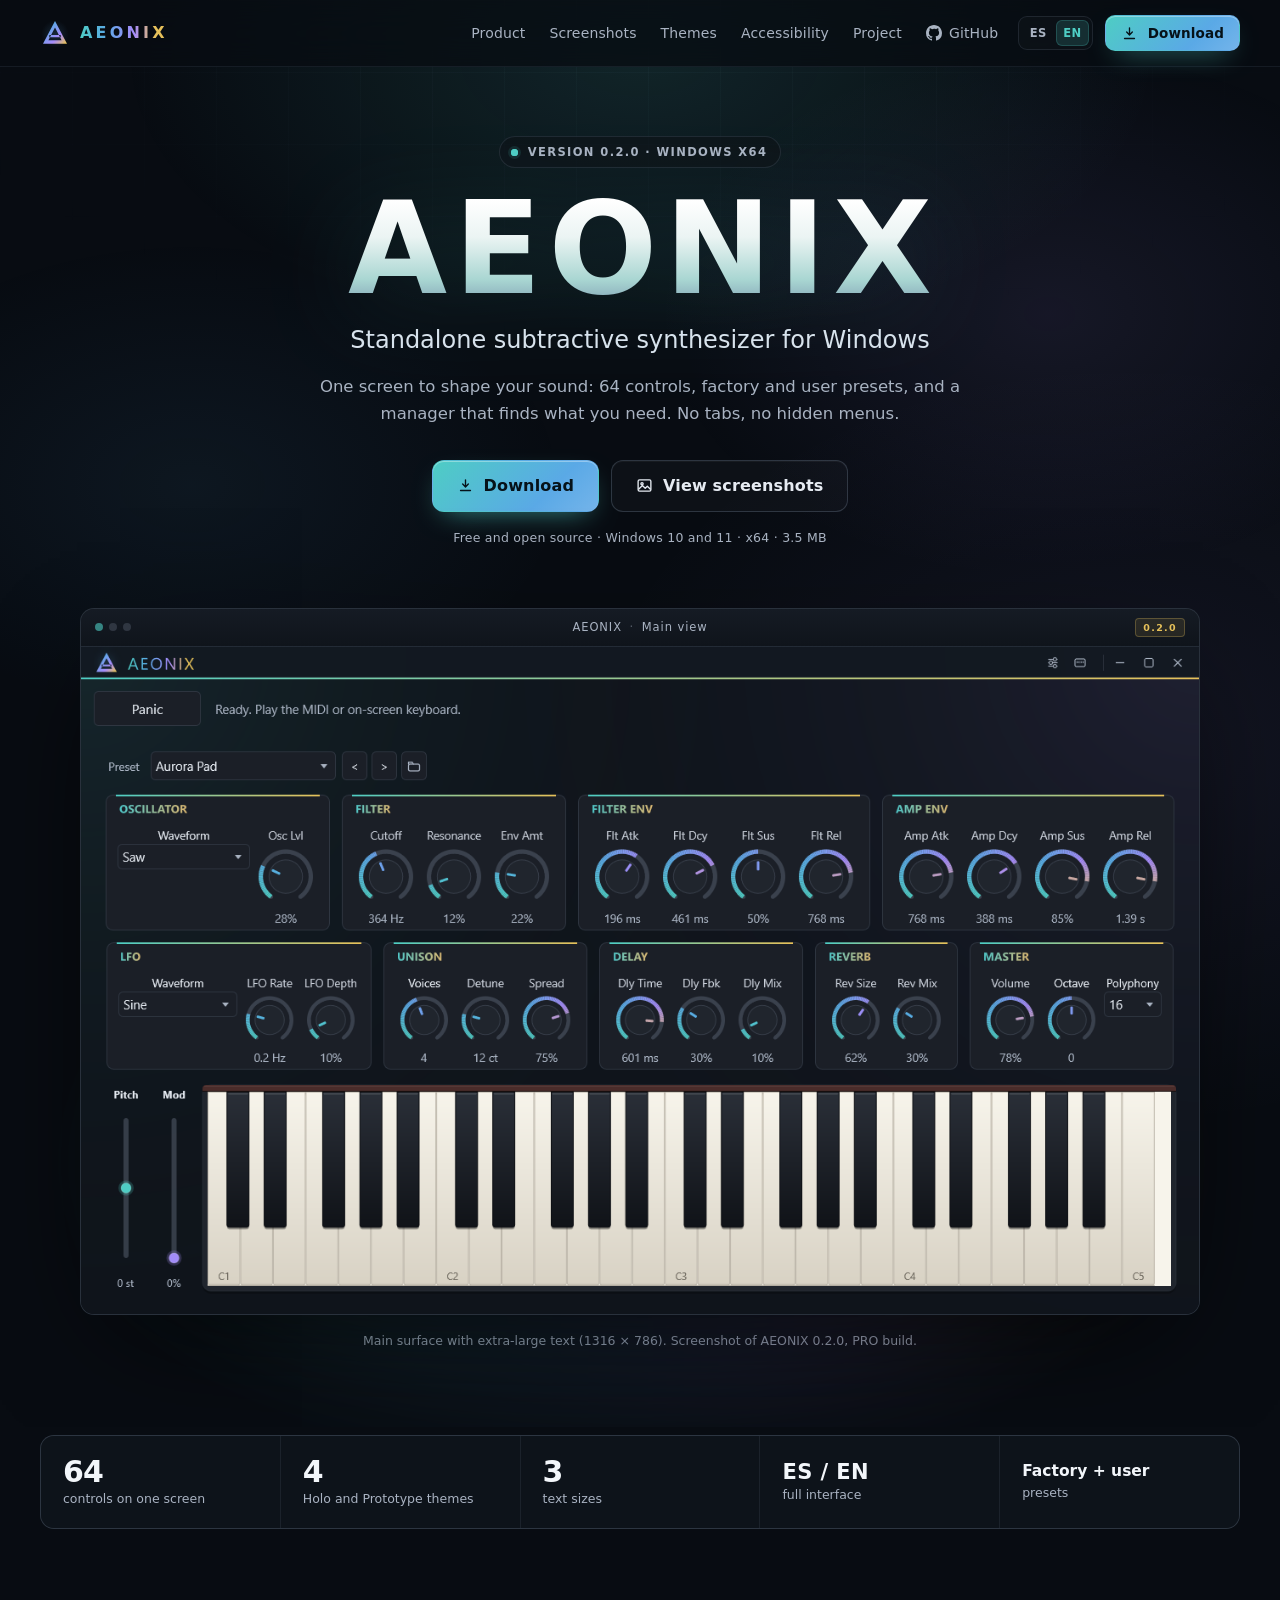
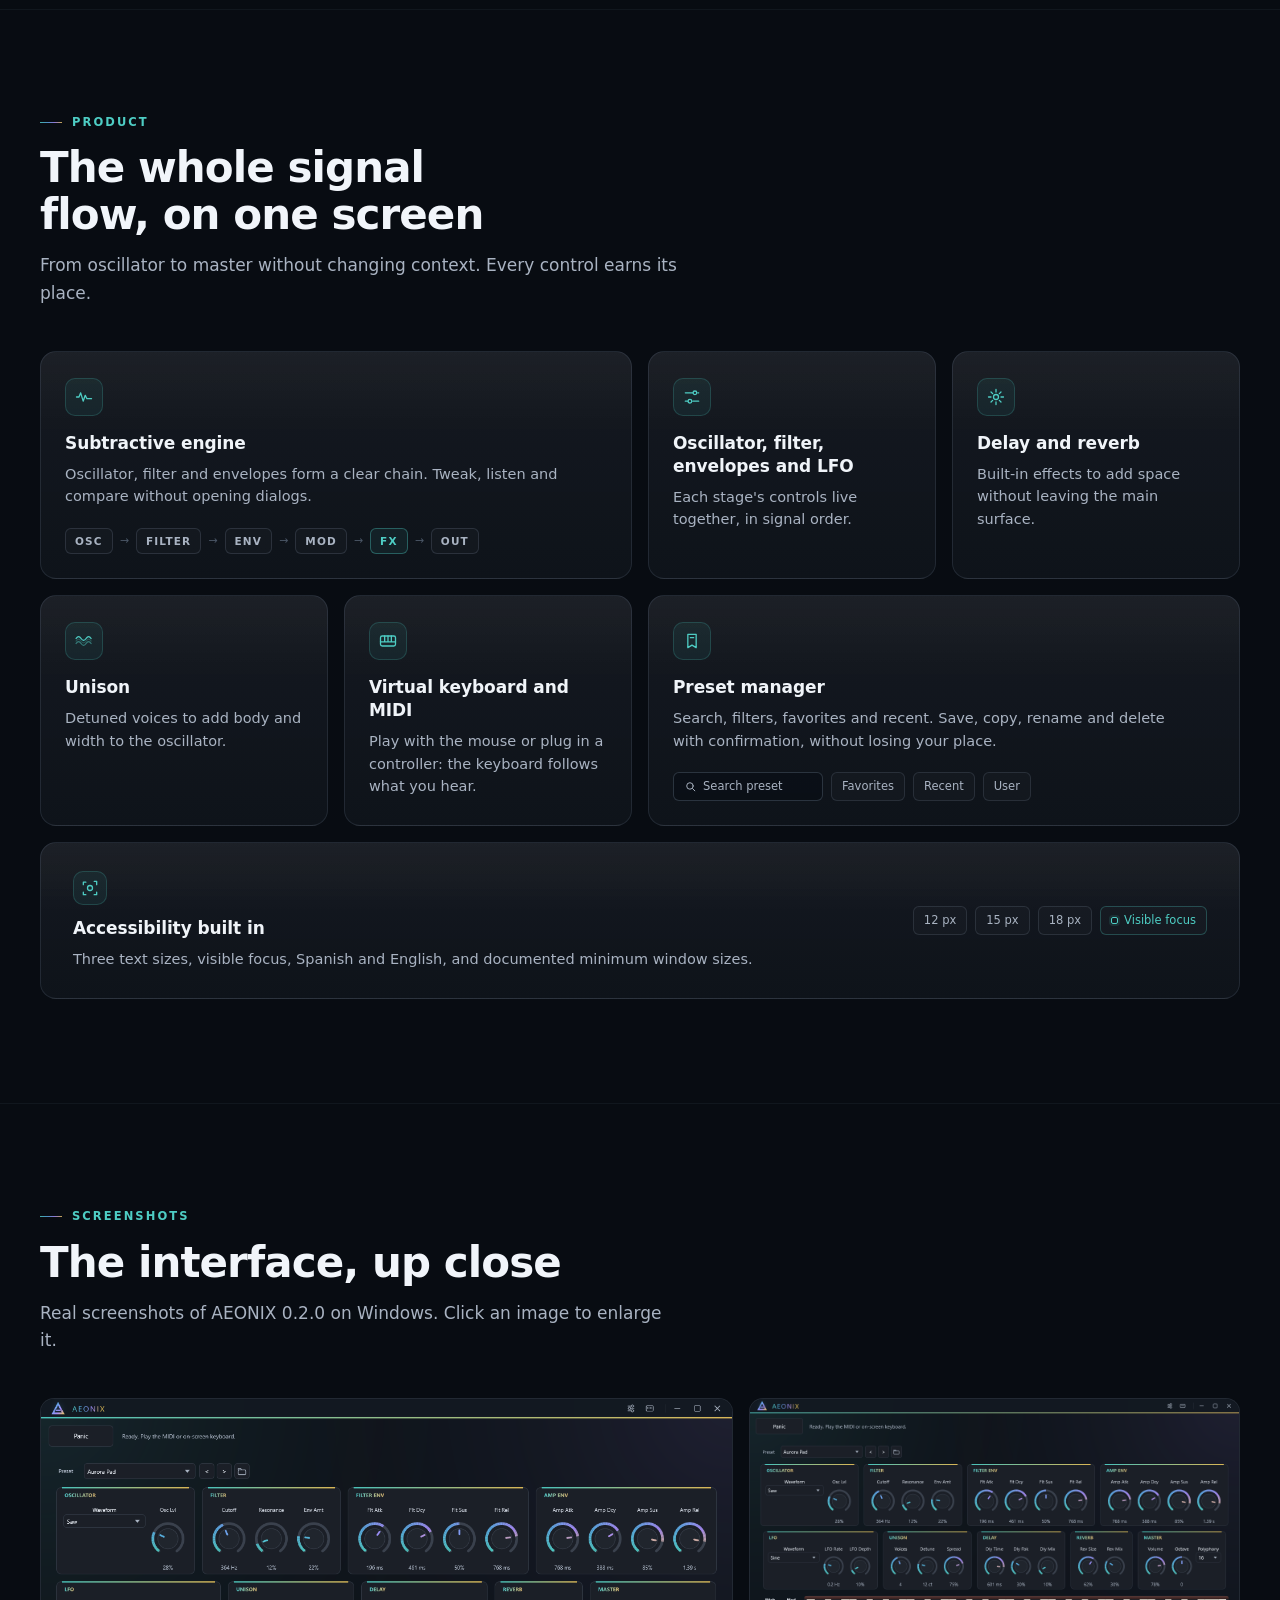
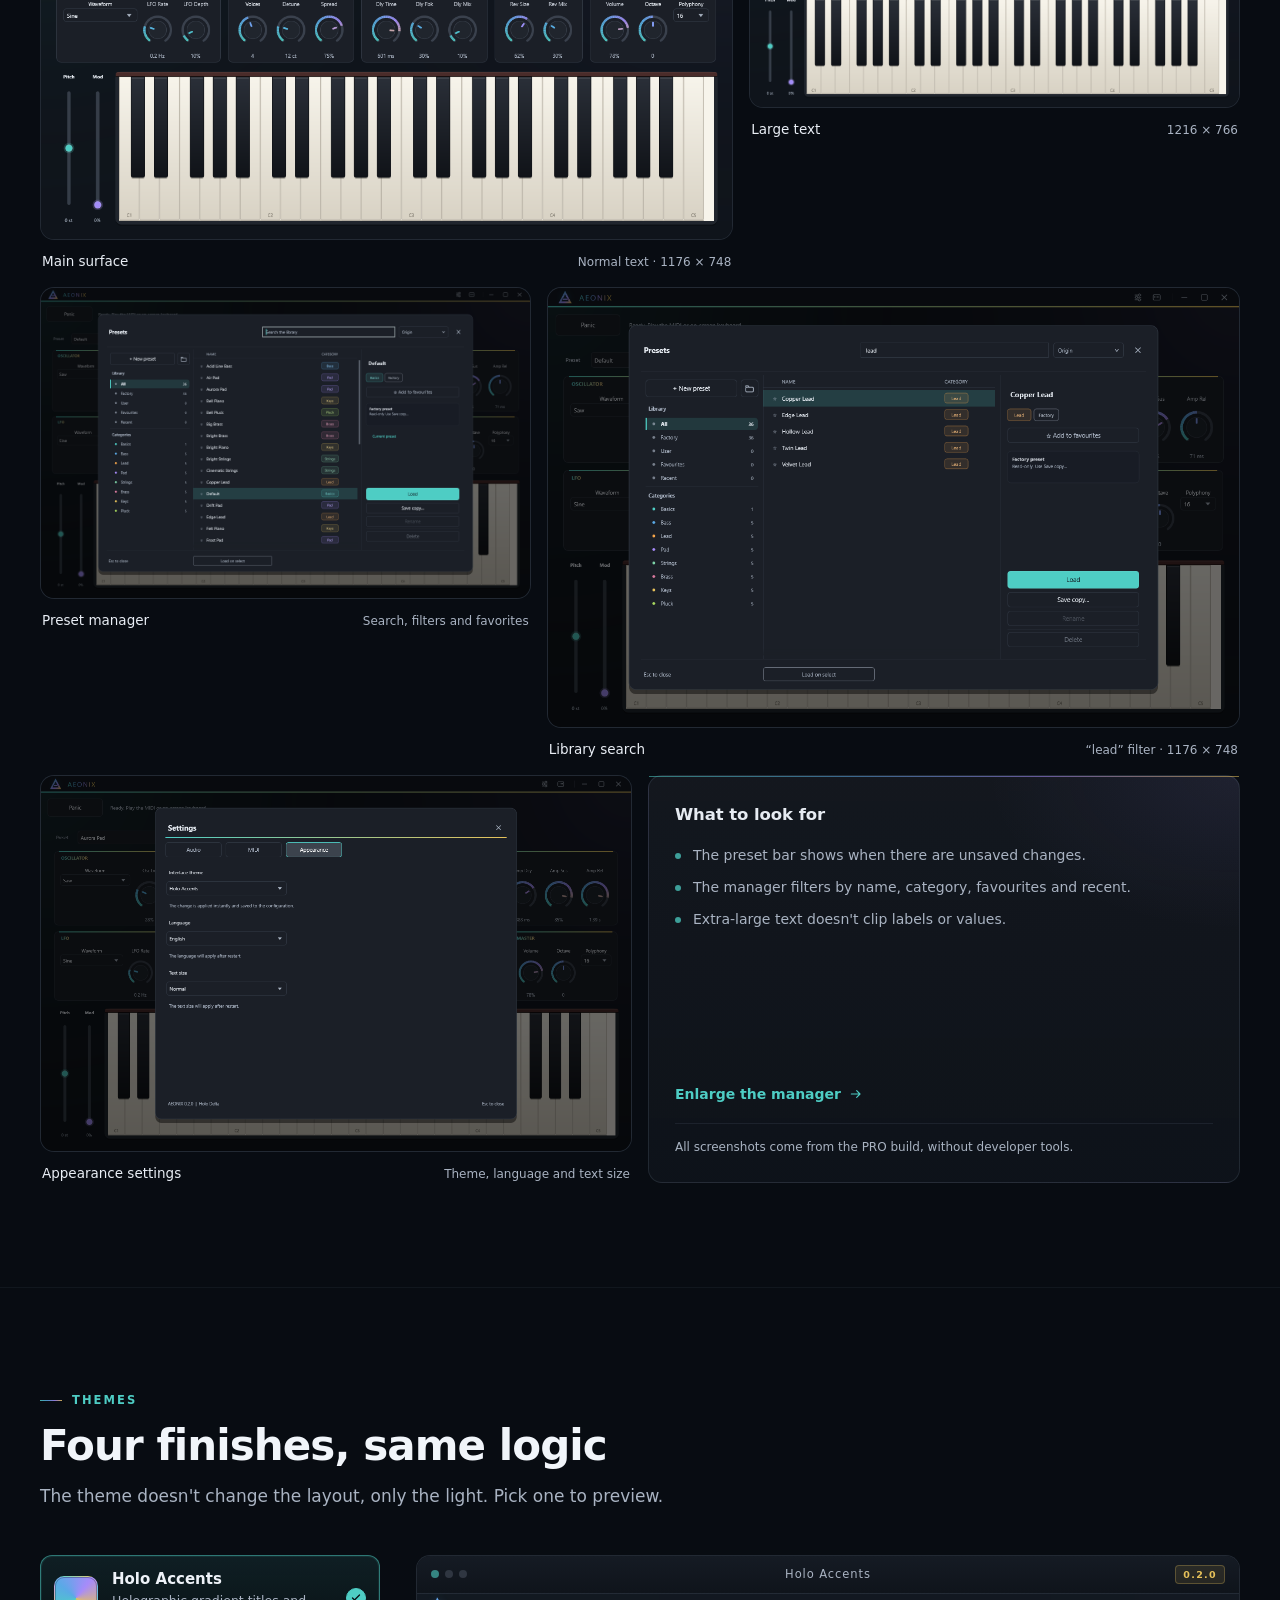
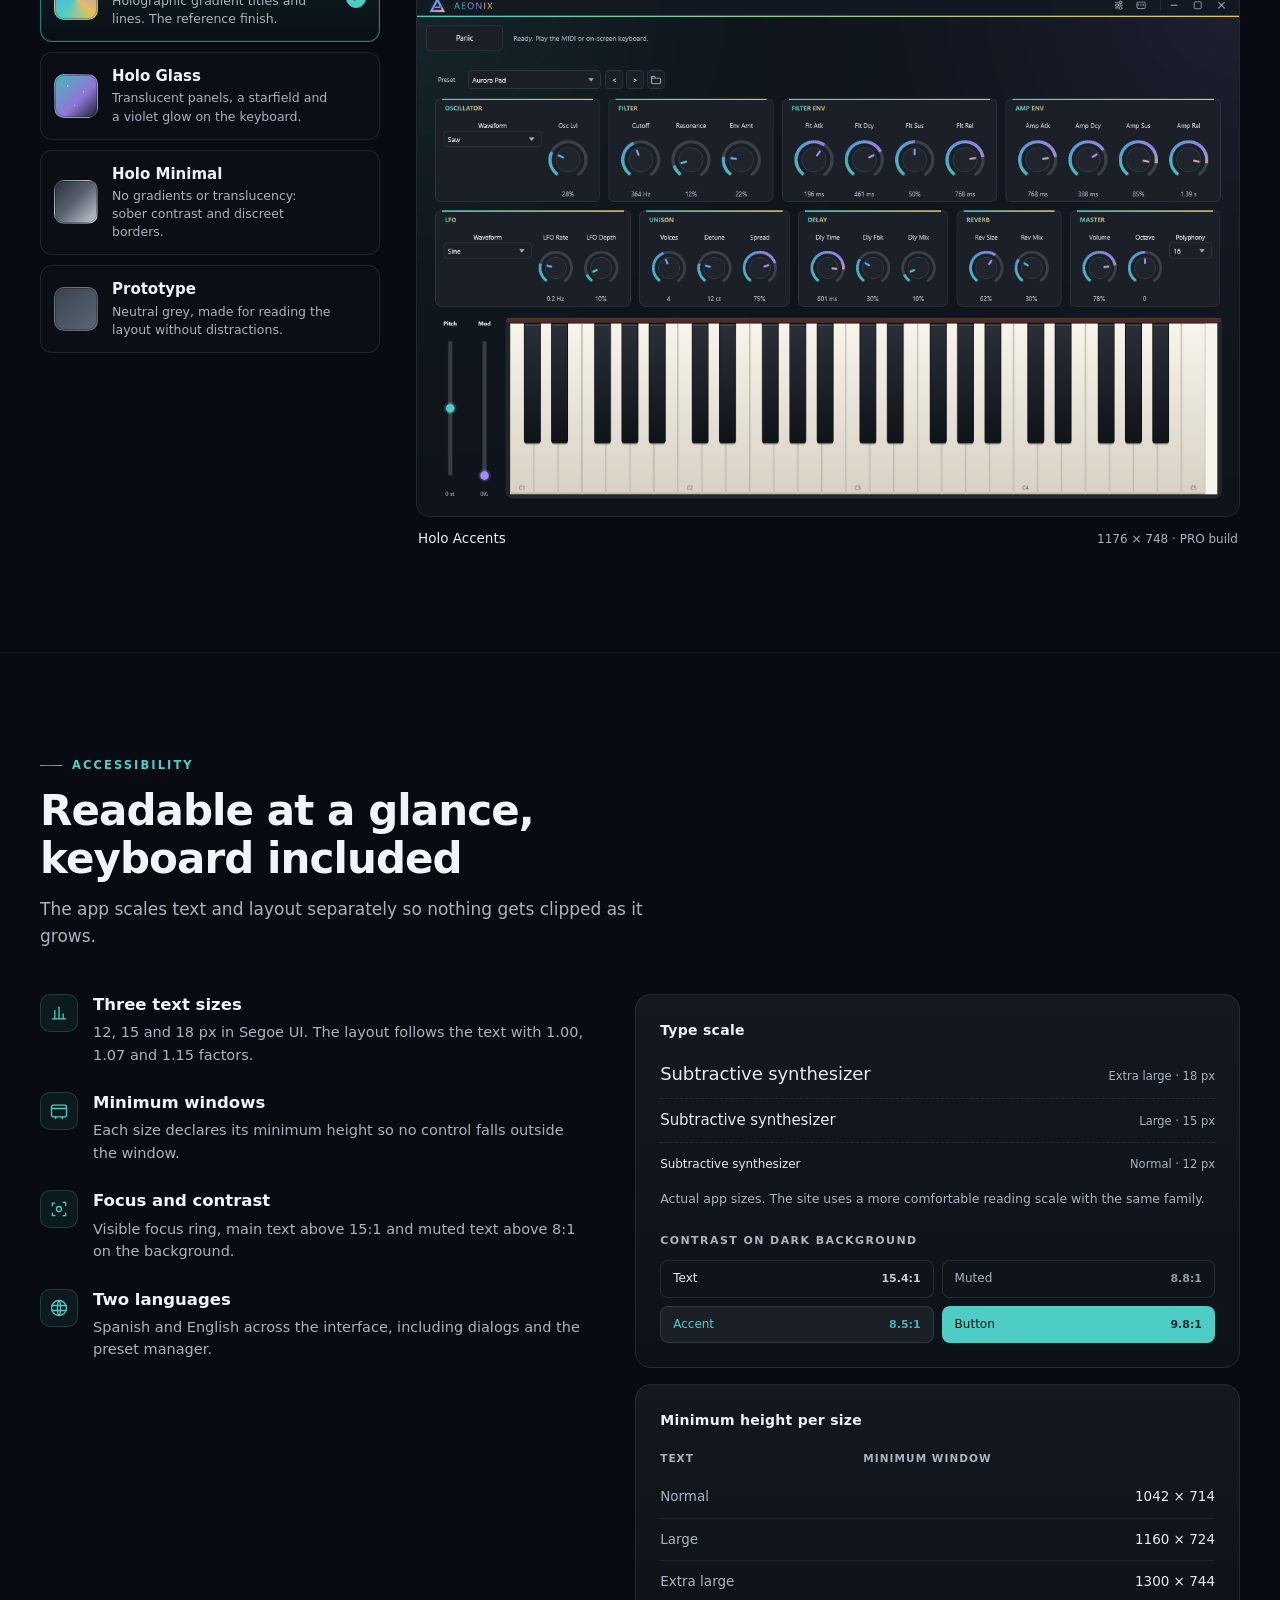
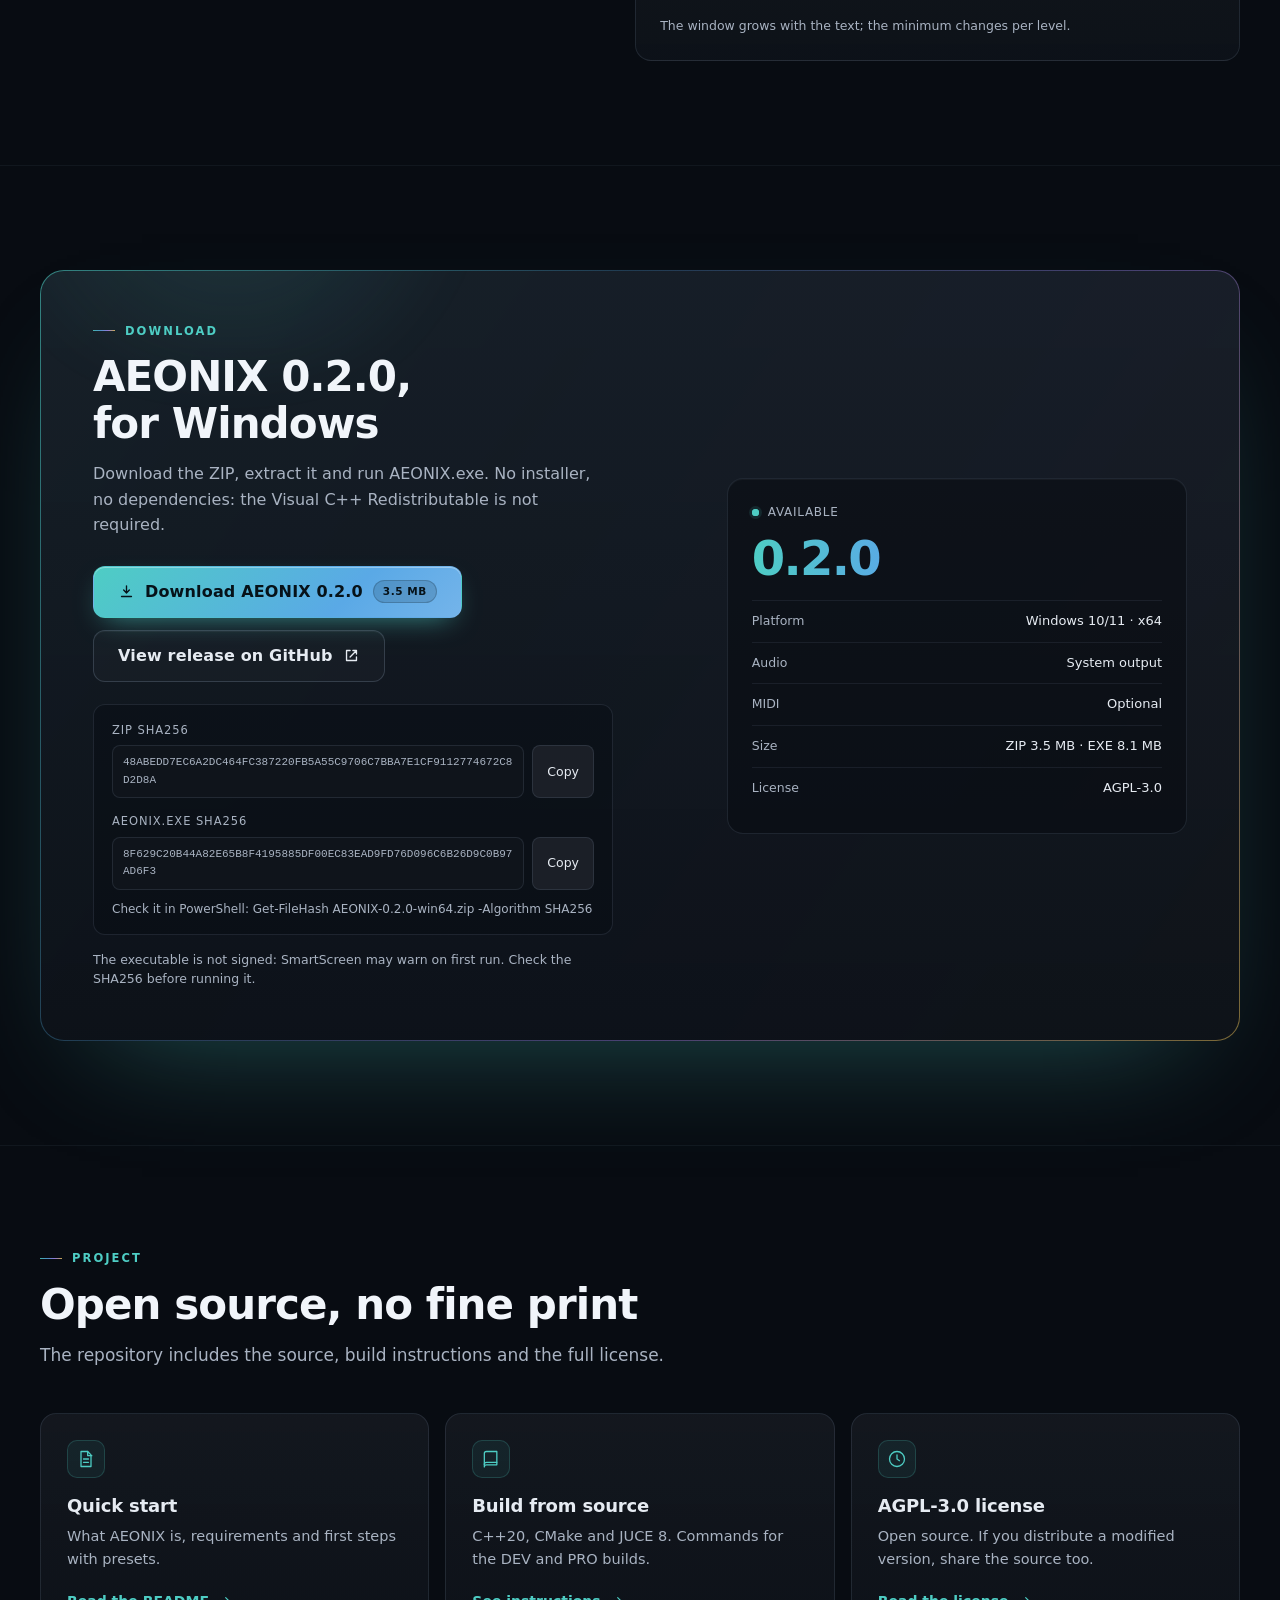
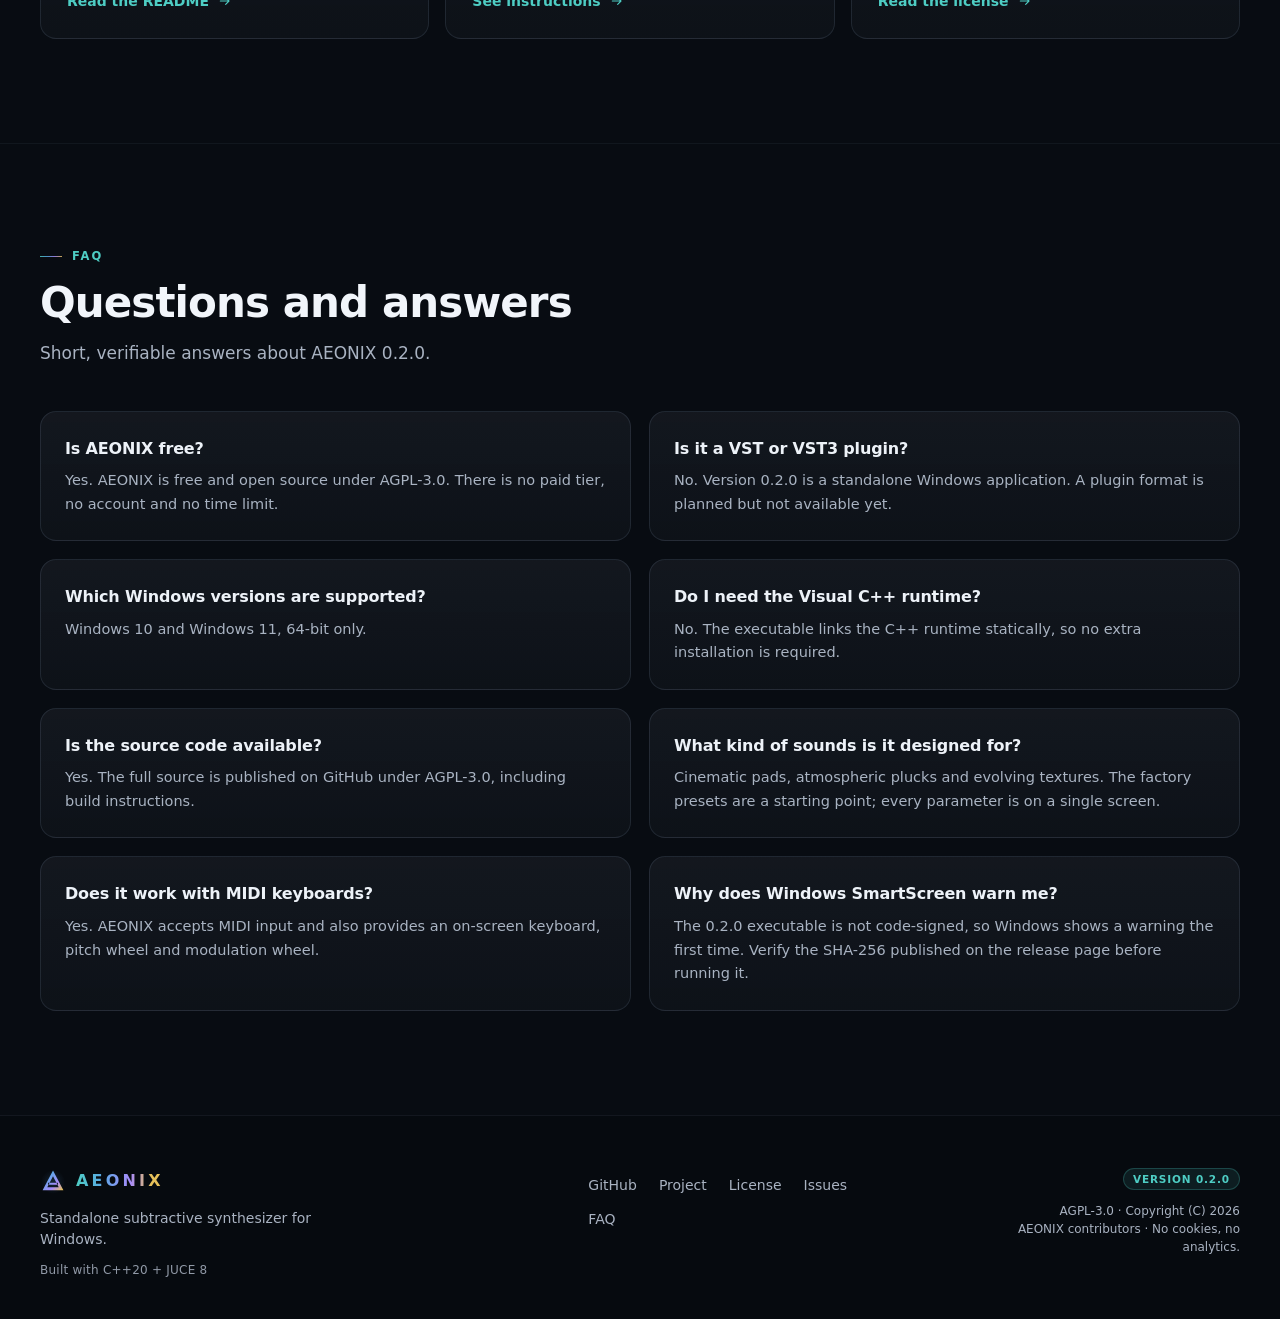
==== commit 857503b3: "feat!: bump the version to 0.2.0 CMake project and target, getApplicationVersion, the settings versi" ====
--- a/site/index.html
+++ b/site/index.html
@@ -42,7 +42,7 @@
   "applicationSubCategory": "Synthesizer",
   "operatingSystem": "Windows 10, Windows 11",
   "softwareRequirements": "64-bit Windows 10 or 11. No external runtime required.",
-  "softwareVersion": "0.1.0",
+  "softwareVersion": "0.2.0",
   "fileSize": "3.5MB",
   "inLanguage": [
     "en",
@@ -98,7 +98,7 @@
       "name": "Is it a VST or VST3 plugin?",
       "acceptedAnswer": {
         "@type": "Answer",
-        "text": "No. Version 0.1.0 is a standalone Windows application. A plugin format is planned but not available yet."
+        "text": "No. Version 0.2.0 is a standalone Windows application. A plugin format is planned but not available yet."
       }
     },
     {
@@ -146,7 +146,7 @@
       "name": "Why does Windows SmartScreen warn me?",
       "acceptedAnswer": {
         "@type": "Answer",
-        "text": "The 0.1.0 executable is not code-signed, so Windows shows a warning the first time. Verify the SHA-256 published on the release page before running it."
+        "text": "The 0.2.0 executable is not code-signed, so Windows shows a warning the first time. Verify the SHA-256 published on the release page before running it."
       }
     }
   ]
@@ -215,7 +215,7 @@
     <div class="wrap hero__inner">
       <p class="eyebrow eyebrow--pill">
         <span class="status-dot" aria-hidden="true"></span>
-        <span>Version 0.1.0 · Windows x64</span>
+        <span>Version 0.2.0 · Windows x64</span>
       </p>
       <h1 id="hero-title" class="hero__title">AEONIX<span class="vh"> — free subtractive synthesizer for Windows</span></h1>
       <p class="hero__tagline">Standalone subtractive synthesizer for Windows</p>
@@ -237,14 +237,14 @@
           <div class="app-frame__bar">
             <span class="app-frame__dots" aria-hidden="true"><i></i><i></i><i></i></span>
             <span class="app-frame__title">AEONIX <span class="app-frame__sep">·</span> <span>Main view</span></span>
-            <span class="app-frame__tag">0.1.0</span>
+            <span class="app-frame__tag">0.2.0</span>
           </div>
           <img src="assets/captures/hero.png"
                width="1316" height="786" fetchpriority="high" decoding="async"
                alt="AEONIX interface: preset bar, synthesis sections, virtual keyboard and effects controls."
               >
         </div>
-        <figcaption>Main surface with extra-large text (1316 × 786). Screenshot of AEONIX 0.1.0, PRO build.</figcaption>
+        <figcaption>Main surface with extra-large text (1316 × 786). Screenshot of AEONIX 0.2.0, PRO build.</figcaption>
       </figure>
     </div>
   </section>
@@ -367,7 +367,7 @@
       <header class="section-head reveal">
         <p class="eyebrow">Screenshots</p>
         <h2 id="capturas-title">The interface, up close</h2>
-        <p class="section-lead">Real screenshots of AEONIX 0.1.0 on Windows. Click an image to enlarge it.</p>
+        <p class="section-lead">Real screenshots of AEONIX 0.2.0 on Windows. Click an image to enlarge it.</p>
       </header>
 
       <div class="gallery">
@@ -536,7 +536,7 @@
               <div class="app-frame__bar">
                 <span class="app-frame__dots" aria-hidden="true"><i></i><i></i><i></i></span>
                 <span class="app-frame__title"><span id="themeCaption">Holo Accents</span></span>
-                <span class="app-frame__tag">0.1.0</span>
+                <span class="app-frame__tag">0.2.0</span>
               </div>
               <img id="themeImg"
                    src="assets/captures/theme-accents.png"
@@ -686,12 +686,12 @@
         <div class="download-panel__glow" aria-hidden="true"></div>
         <div class="download-panel__main">
           <p class="eyebrow">Download</p>
-          <h2 id="descarga-title">AEONIX 0.1.0, for Windows</h2>
+          <h2 id="descarga-title">AEONIX 0.2.0, for Windows</h2>
           <p class="download-panel__lead">Download the ZIP, extract it and run AEONIX.exe. No installer, no dependencies: the Visual C++ Redistributable is not required.</p>
           <div class="download-actions">
             <a class="btn btn--primary btn--lg" href="https://github.com/amareca/aeonix-synth/releases/latest" target="_blank" rel="noopener">
               <svg class="icon" viewBox="0 0 24 24" aria-hidden="true" focusable="false"><path d="M12 4v10m0 0 4-4m-4 4-4-4M5 19h14"/></svg>
-              <span>Download AEONIX 0.1.0</span>
+              <span>Download AEONIX 0.2.0</span>
               <span class="pill pill--dark">3.5 MB</span>
             </a>
             <a class="btn btn--ghost btn--lg" href="https://github.com/amareca/aeonix-synth/releases/latest" target="_blank" rel="noopener">
@@ -703,19 +703,19 @@
           <div class="checksum">
             <p class="checksum__title">ZIP SHA256</p>
             <div class="checksum__row">
-              <code>CC66E59F85BE1383C3A11E3683AFE3ECC8C057D75053FC96163EB843250FCC68</code>
-              <button class="checksum__copy" type="button" data-copy-hash="CC66E59F85BE1383C3A11E3683AFE3ECC8C057D75053FC96163EB843250FCC68" aria-label="Copy ZIP SHA256">
+              <code>48ABEDD7EC6A2DC464FC387220FB5A55C9706C7BBA7E1CF9112774672C8D2D8A</code>
+              <button class="checksum__copy" type="button" data-copy-hash="48ABEDD7EC6A2DC464FC387220FB5A55C9706C7BBA7E1CF9112774672C8D2D8A" aria-label="Copy ZIP SHA256">
                 <span>Copy</span>
               </button>
             </div>
             <p class="checksum__title">AEONIX.exe SHA256</p>
             <div class="checksum__row">
-              <code>A2268B202A75B014305A6DE1EA27548F96591B1AF6318DB3ED78B304F4FDAC20</code>
-              <button class="checksum__copy" type="button" data-copy-hash="A2268B202A75B014305A6DE1EA27548F96591B1AF6318DB3ED78B304F4FDAC20" aria-label="Copy AEONIX.exe SHA256">
+              <code>8F629C20B44A82E65B8F4195885DF00EC83EAD9FD76D096C6B26D9C0B97AD6F3</code>
+              <button class="checksum__copy" type="button" data-copy-hash="8F629C20B44A82E65B8F4195885DF00EC83EAD9FD76D096C6B26D9C0B97AD6F3" aria-label="Copy AEONIX.exe SHA256">
                 <span>Copy</span>
               </button>
             </div>
-            <p class="checksum__hint">Check it in PowerShell: Get-FileHash AEONIX-0.1.0-win64.zip -Algorithm SHA256</p>
+            <p class="checksum__hint">Check it in PowerShell: Get-FileHash AEONIX-0.2.0-win64.zip -Algorithm SHA256</p>
           </div>
 
           <p class="fineprint">The executable is not signed: SmartScreen may warn on first run. Check the SHA256 before running it.</p>
@@ -723,7 +723,7 @@
 
         <aside class="release-card">
           <p class="release-card__status"><span class="status-dot" aria-hidden="true"></span><span>Available</span></p>
-          <p class="release-card__version">0.1.0</p>
+          <p class="release-card__version">0.2.0</p>
           <dl class="release-card__list">
             <div>
               <dt>Platform</dt>
@@ -804,7 +804,7 @@
       <header class="section-head reveal">
         <p class="eyebrow">FAQ</p>
         <h2 id="faq-title">Questions and answers</h2>
-        <p class="section-lead">Short, verifiable answers about AEONIX 0.1.0.</p>
+        <p class="section-lead">Short, verifiable answers about AEONIX 0.2.0.</p>
       </header>
       <div class="faq">
         <article class="faq__item">
@@ -813,7 +813,7 @@
         </article>
         <article class="faq__item">
           <h3>Is it a VST or VST3 plugin?</h3>
-          <p>No. Version 0.1.0 is a standalone Windows application. A plugin format is planned but not available yet.</p>
+          <p>No. Version 0.2.0 is a standalone Windows application. A plugin format is planned but not available yet.</p>
         </article>
         <article class="faq__item">
           <h3>Which Windows versions are supported?</h3>
@@ -837,7 +837,7 @@
         </article>
         <article class="faq__item">
           <h3>Why does Windows SmartScreen warn me?</h3>
-          <p>The 0.1.0 executable is not code-signed, so Windows shows a warning the first time. Verify the SHA-256 published on the release page before running it.</p>
+          <p>The 0.2.0 executable is not code-signed, so Windows shows a warning the first time. Verify the SHA-256 published on the release page before running it.</p>
         </article>
       </div>
     </div>
@@ -865,7 +865,7 @@
     </nav>
 
     <div class="footer__meta">
-      <span class="pill">Version 0.1.0</span>
+      <span class="pill">Version 0.2.0</span>
       <p>AGPL-3.0 · Copyright (C) 2026 AEONIX contributors · No cookies, no analytics.</p>
     </div>
   </div>
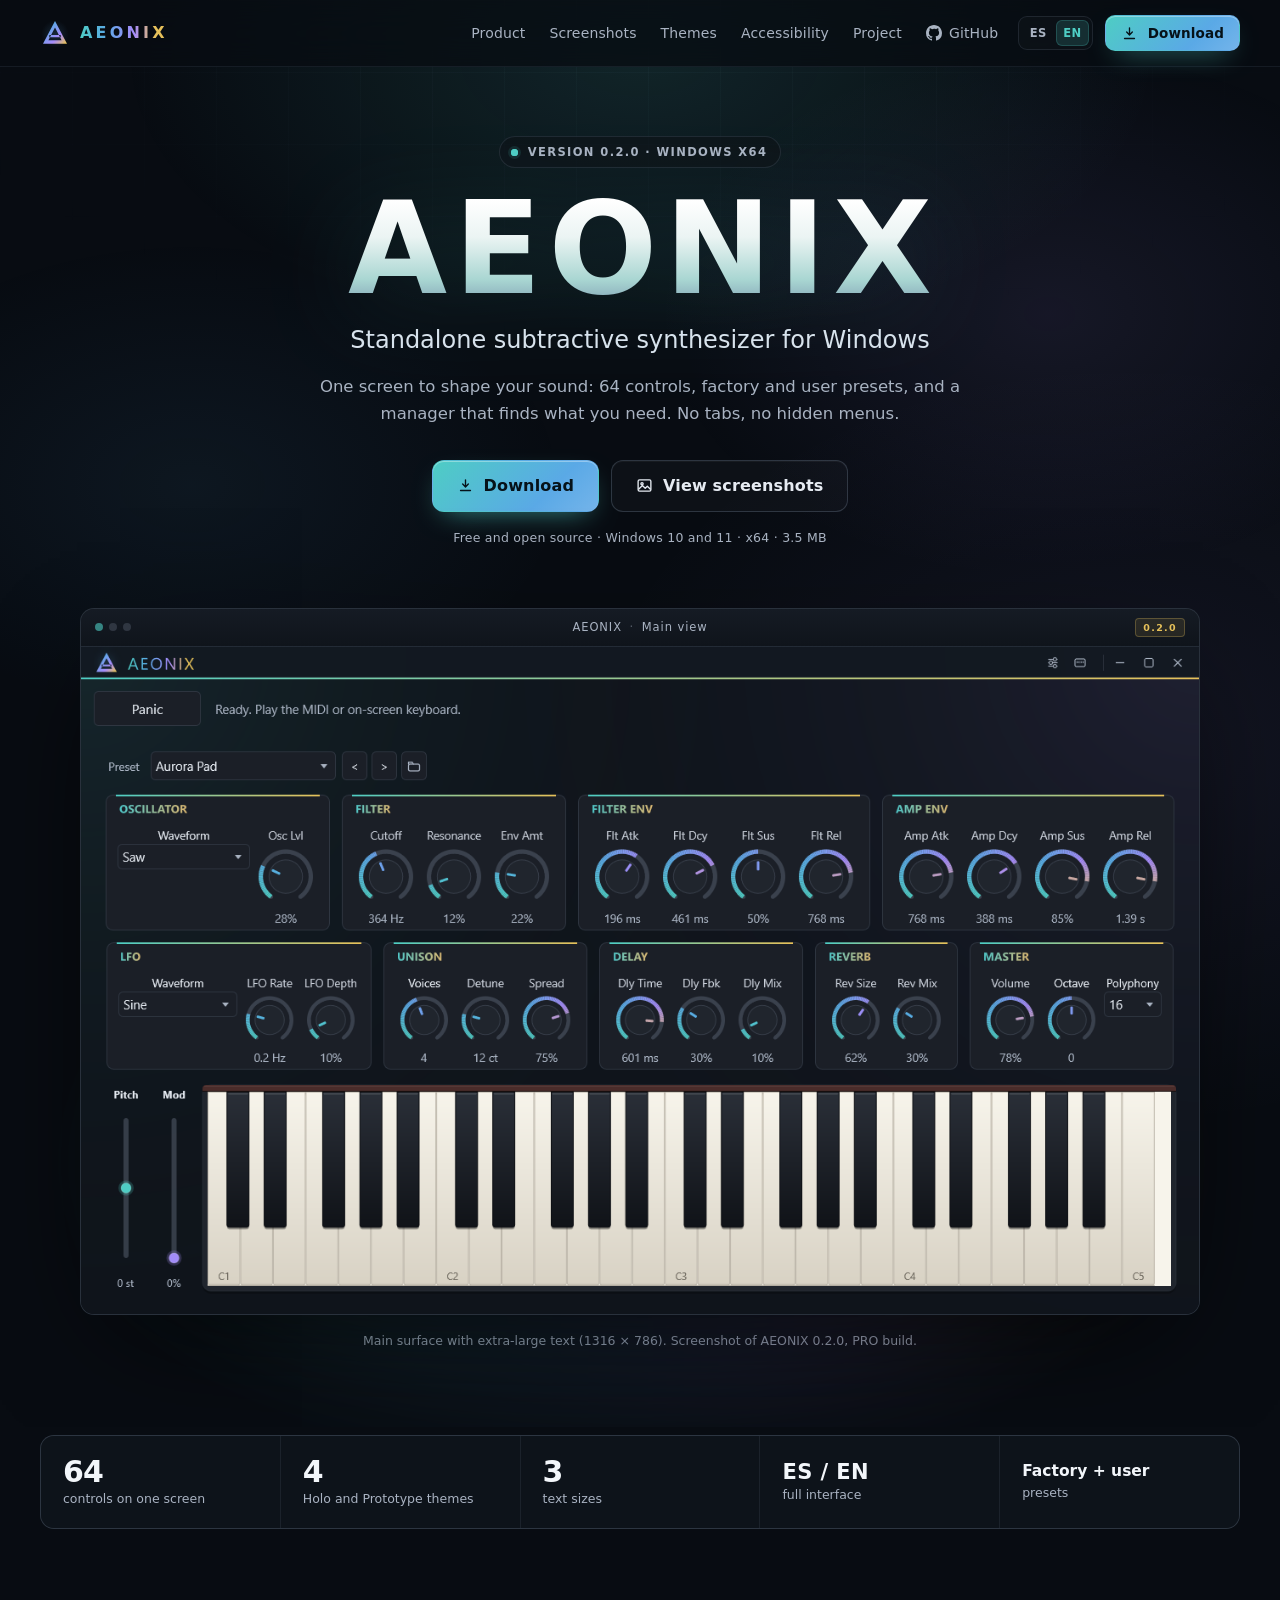
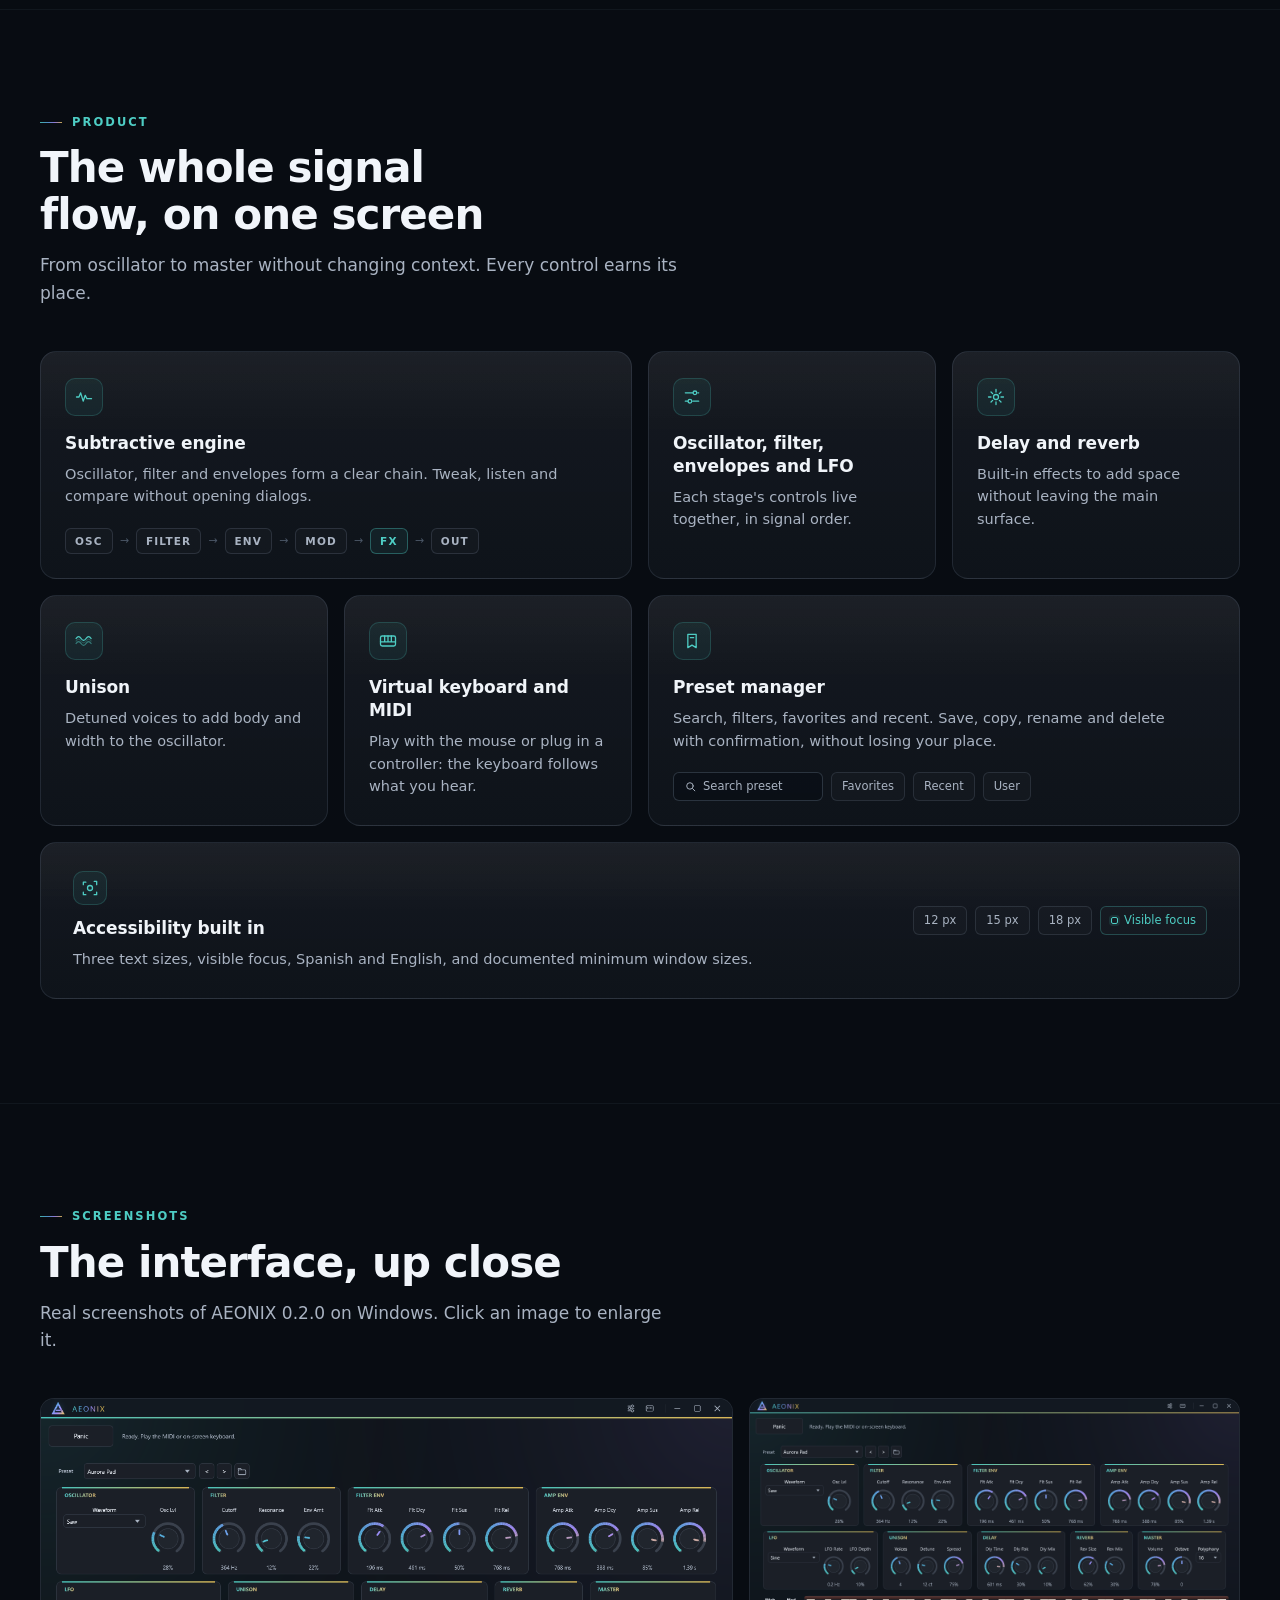
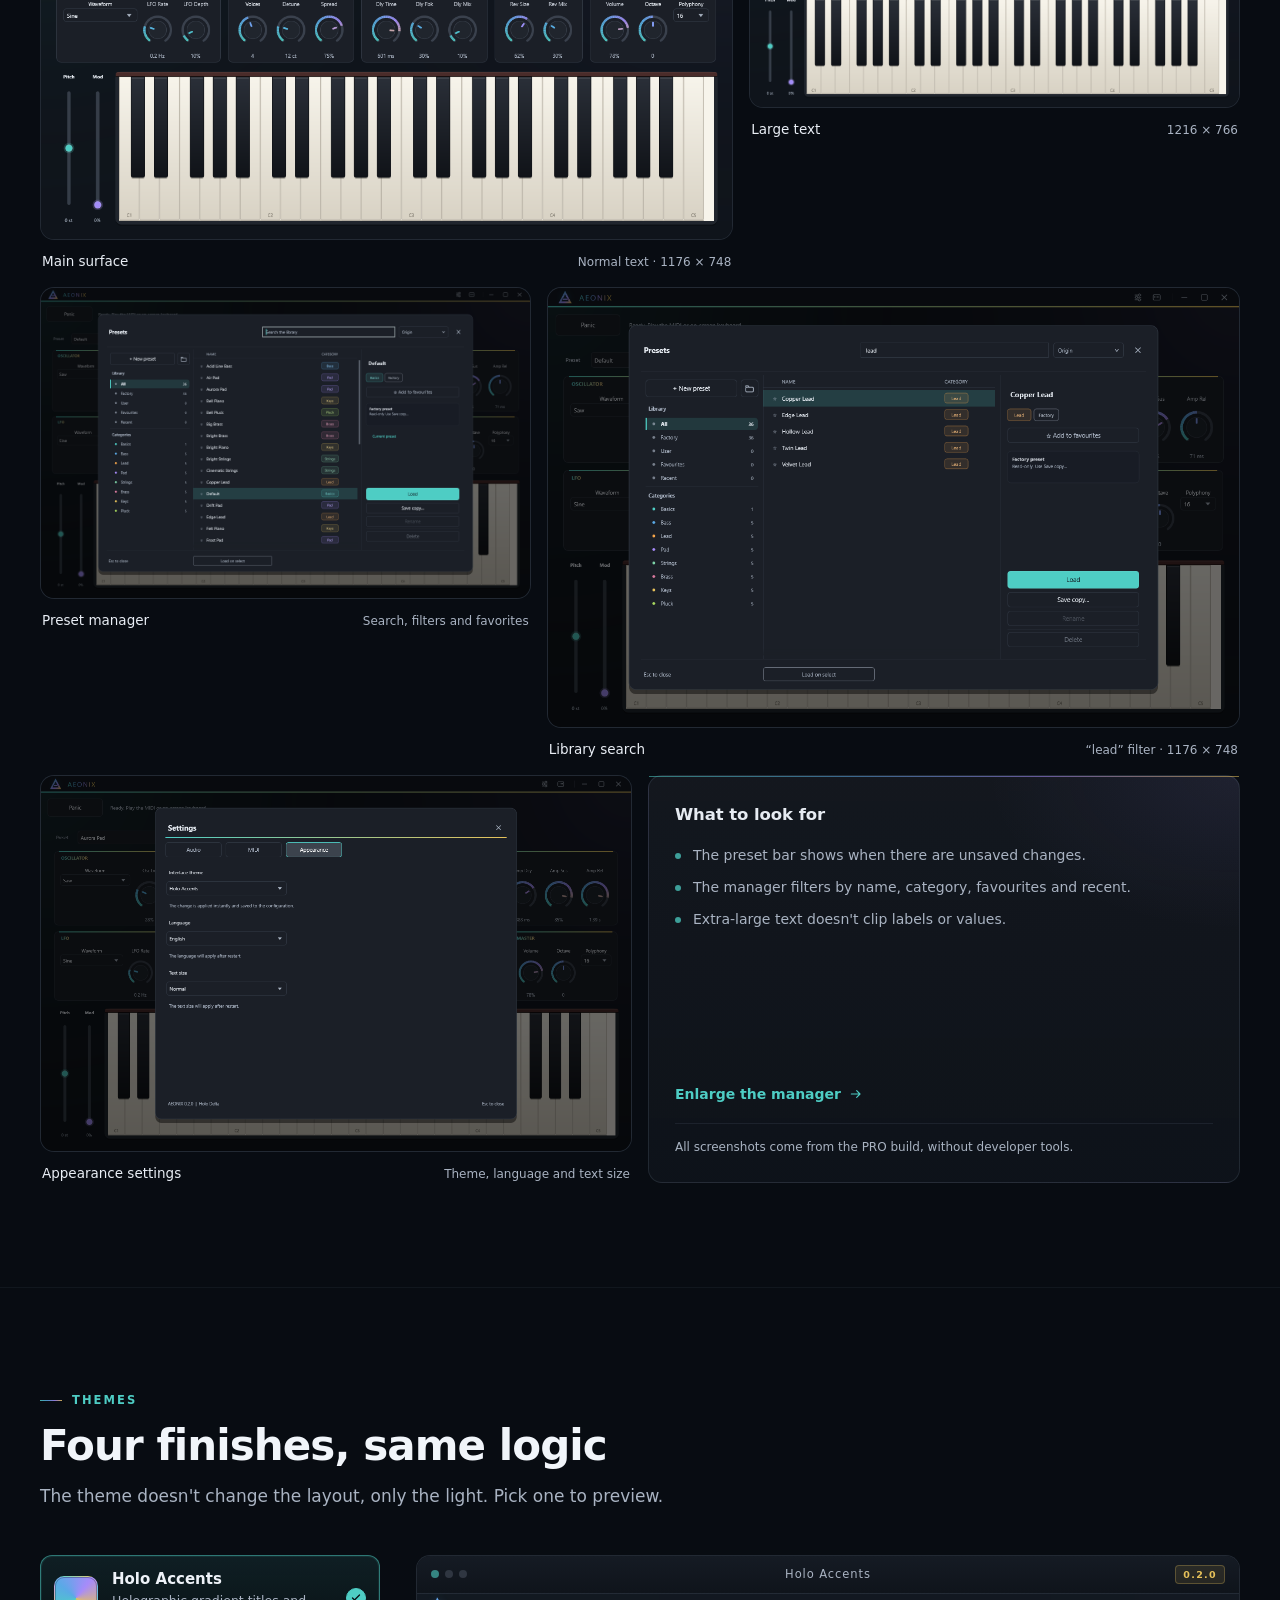
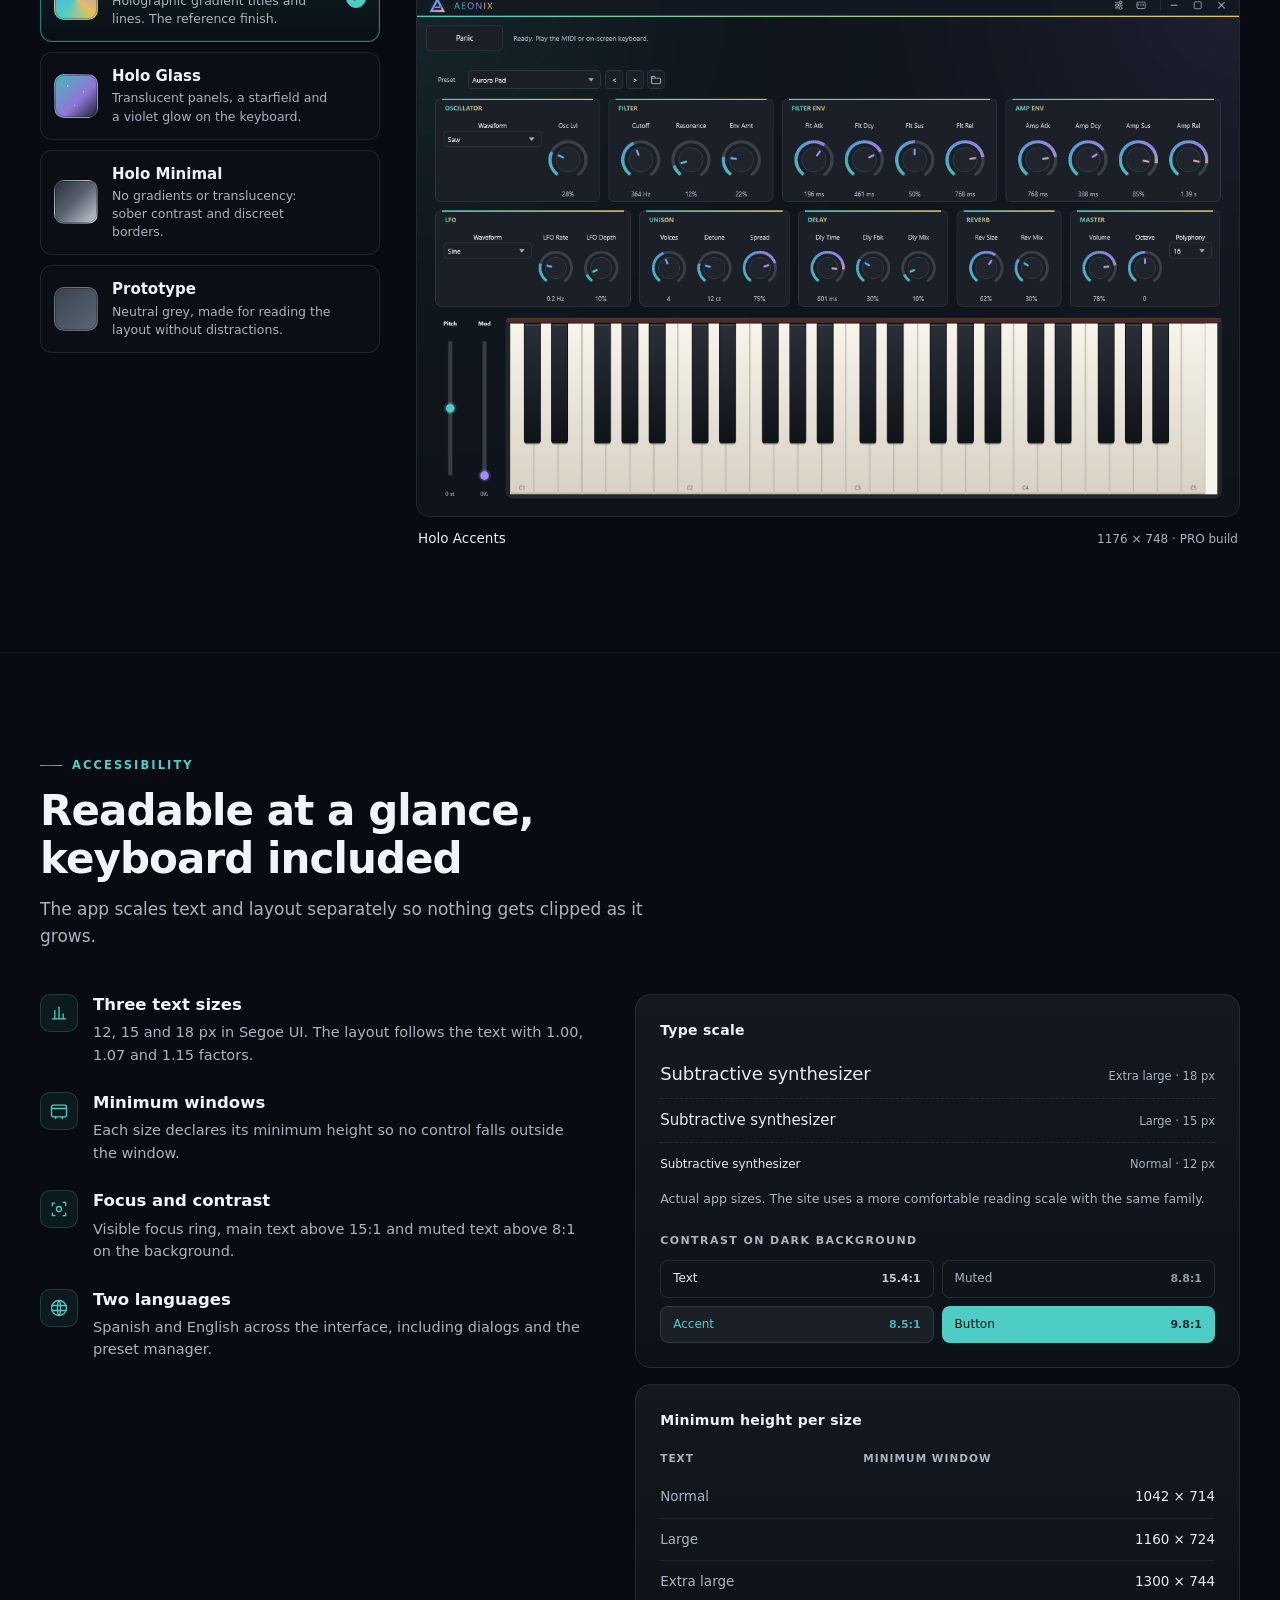
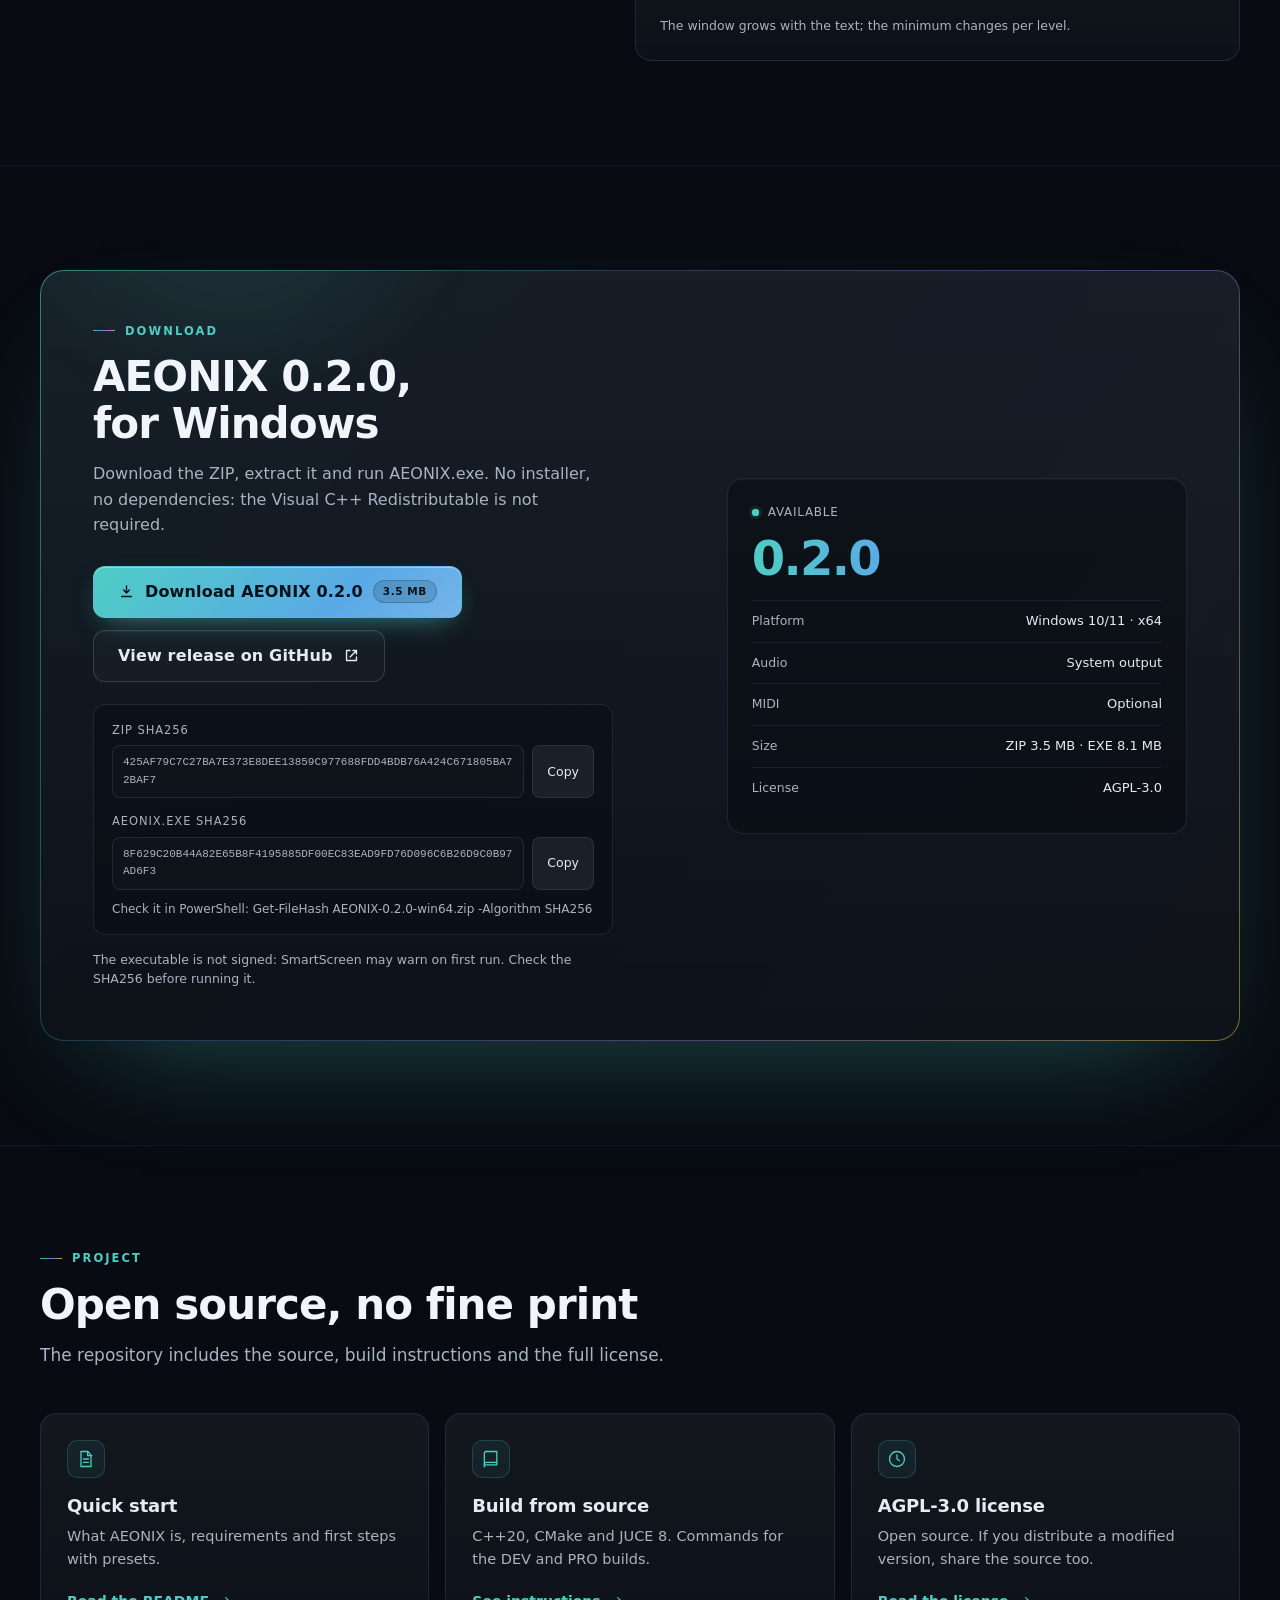
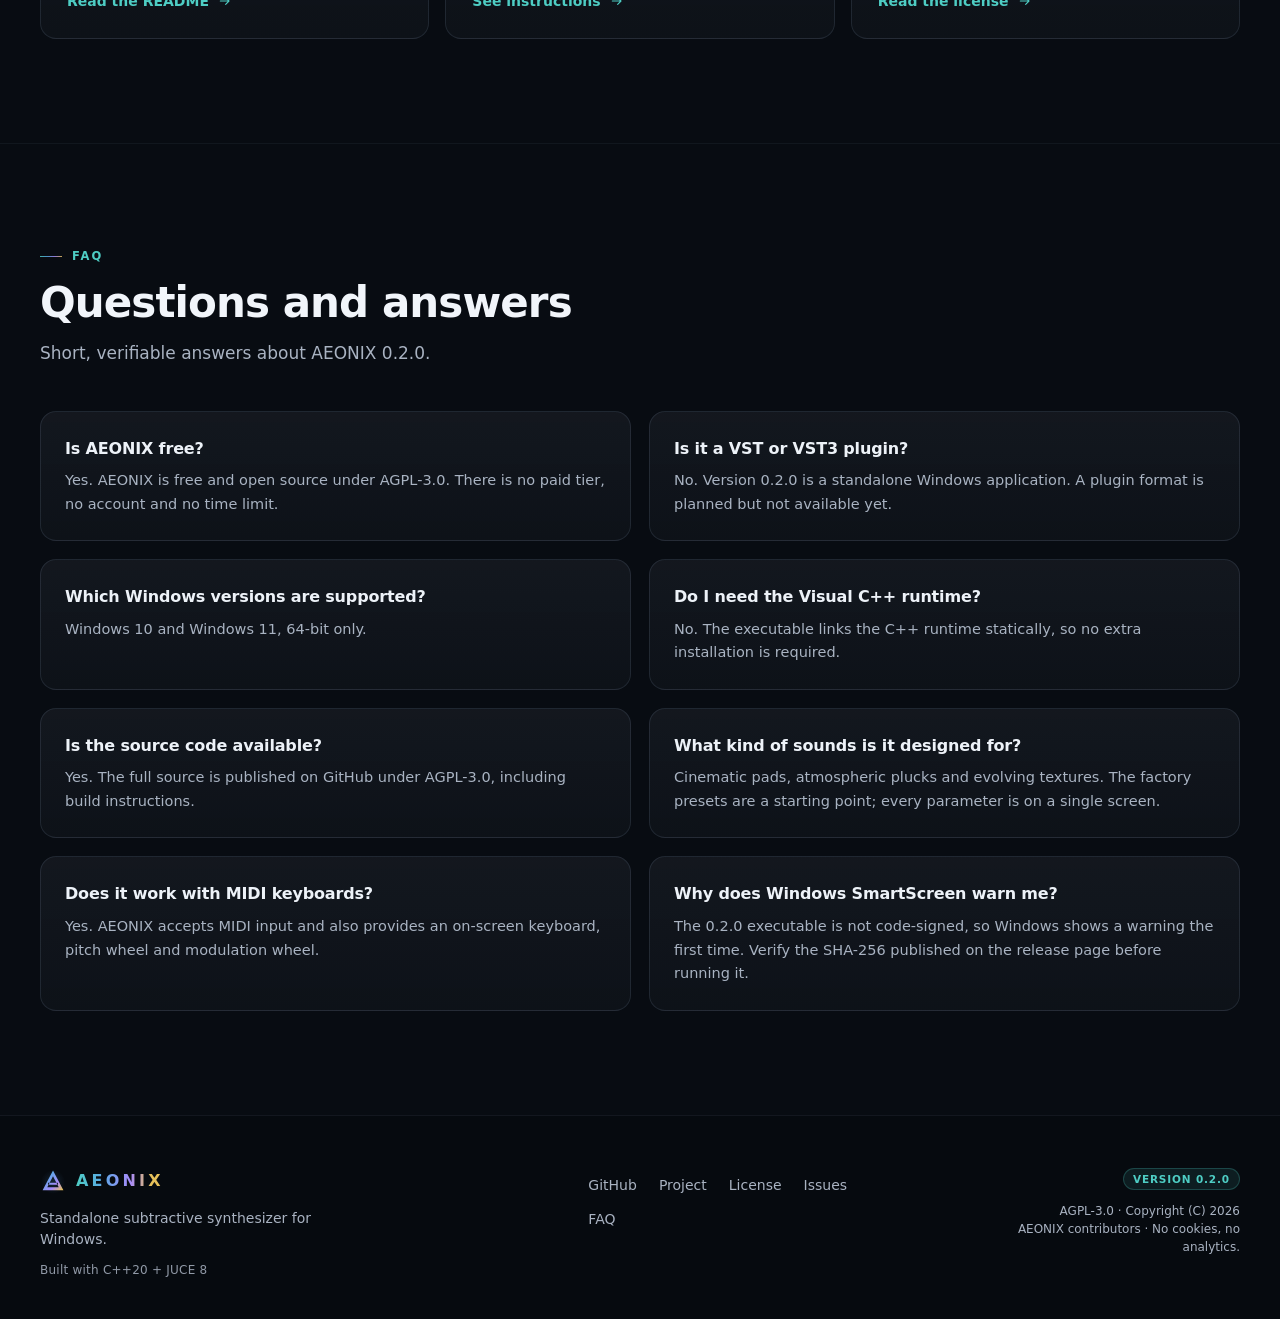
==== commit 78b07994: "docs: correct the 0.2.0 notes and ship an English package readme The changelog still described a 26x" ====
--- a/site/index.html
+++ b/site/index.html
@@ -703,8 +703,8 @@
           <div class="checksum">
             <p class="checksum__title">ZIP SHA256</p>
             <div class="checksum__row">
-              <code>48ABEDD7EC6A2DC464FC387220FB5A55C9706C7BBA7E1CF9112774672C8D2D8A</code>
-              <button class="checksum__copy" type="button" data-copy-hash="48ABEDD7EC6A2DC464FC387220FB5A55C9706C7BBA7E1CF9112774672C8D2D8A" aria-label="Copy ZIP SHA256">
+              <code>425AF79C7C27BA7E373E8DEE13859C977688FDD4BDB76A424C671805BA72BAF7</code>
+              <button class="checksum__copy" type="button" data-copy-hash="425AF79C7C27BA7E373E8DEE13859C977688FDD4BDB76A424C671805BA72BAF7" aria-label="Copy ZIP SHA256">
                 <span>Copy</span>
               </button>
             </div>
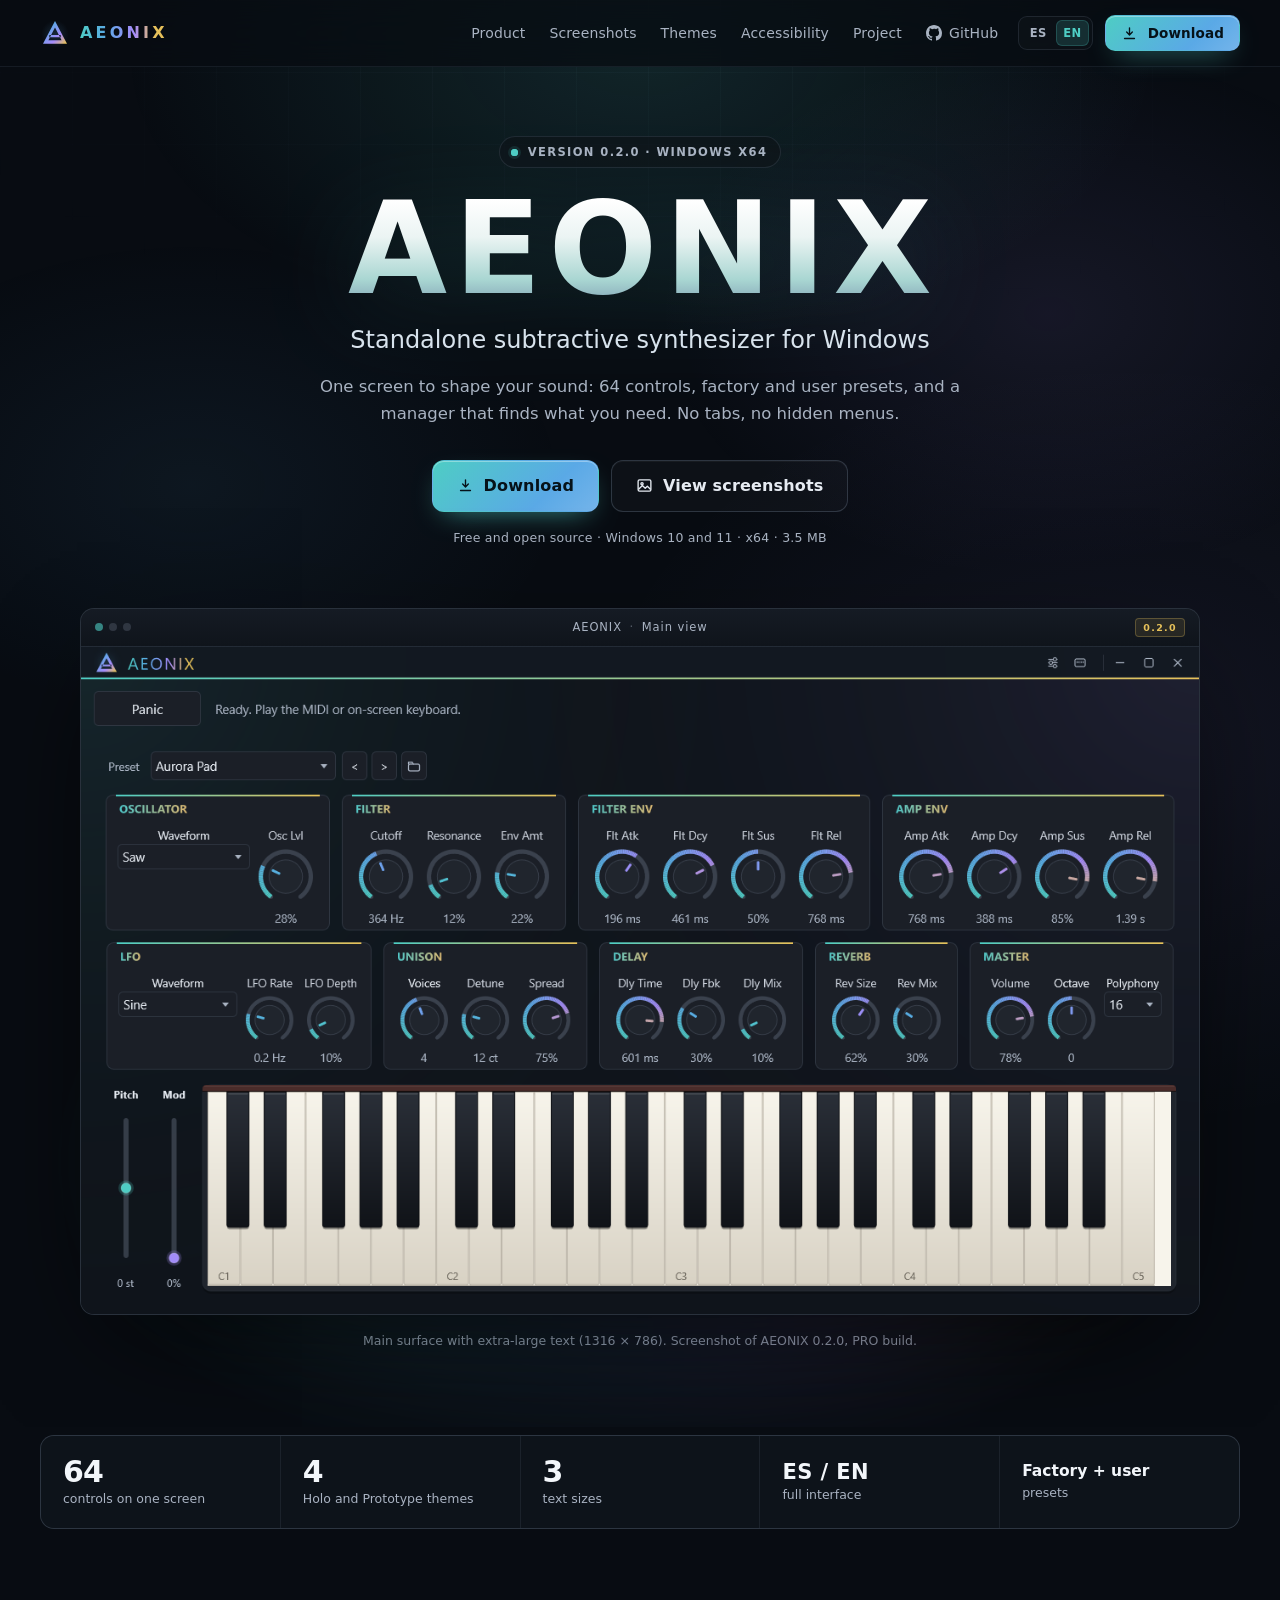
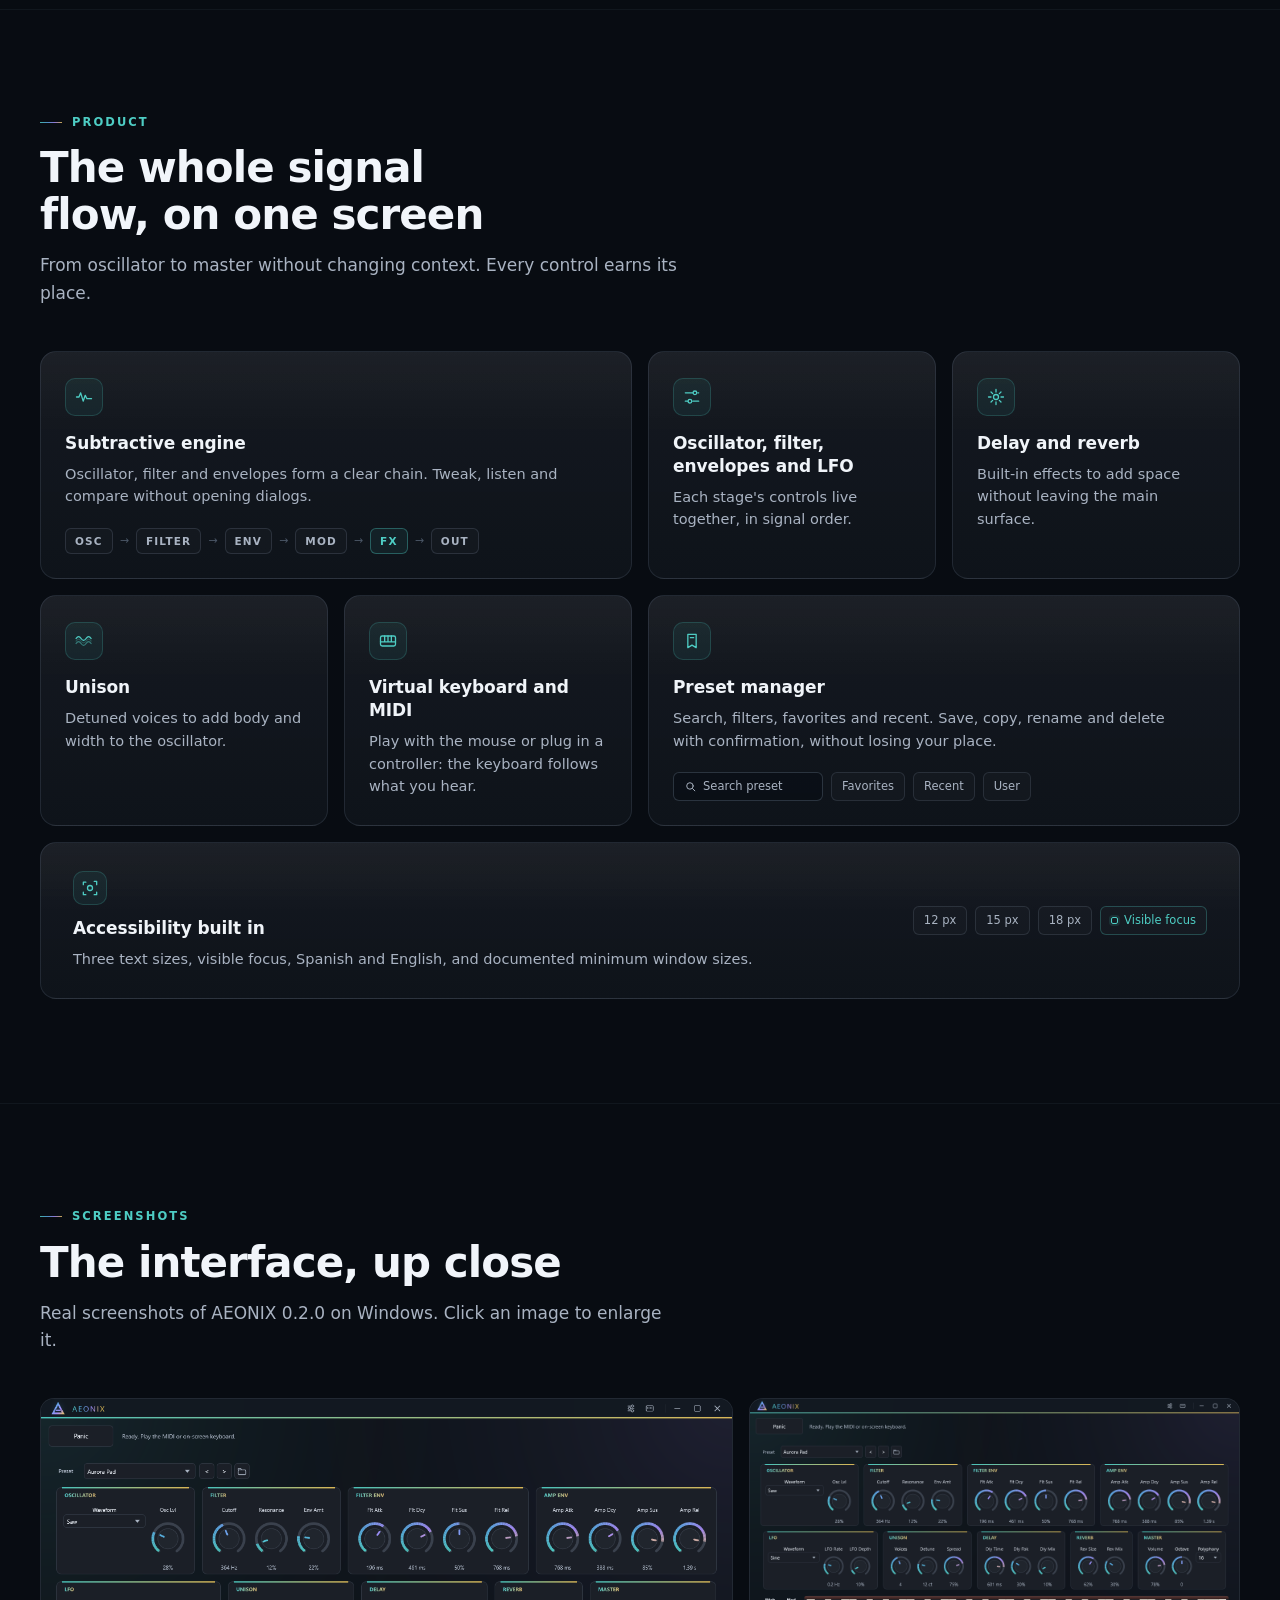
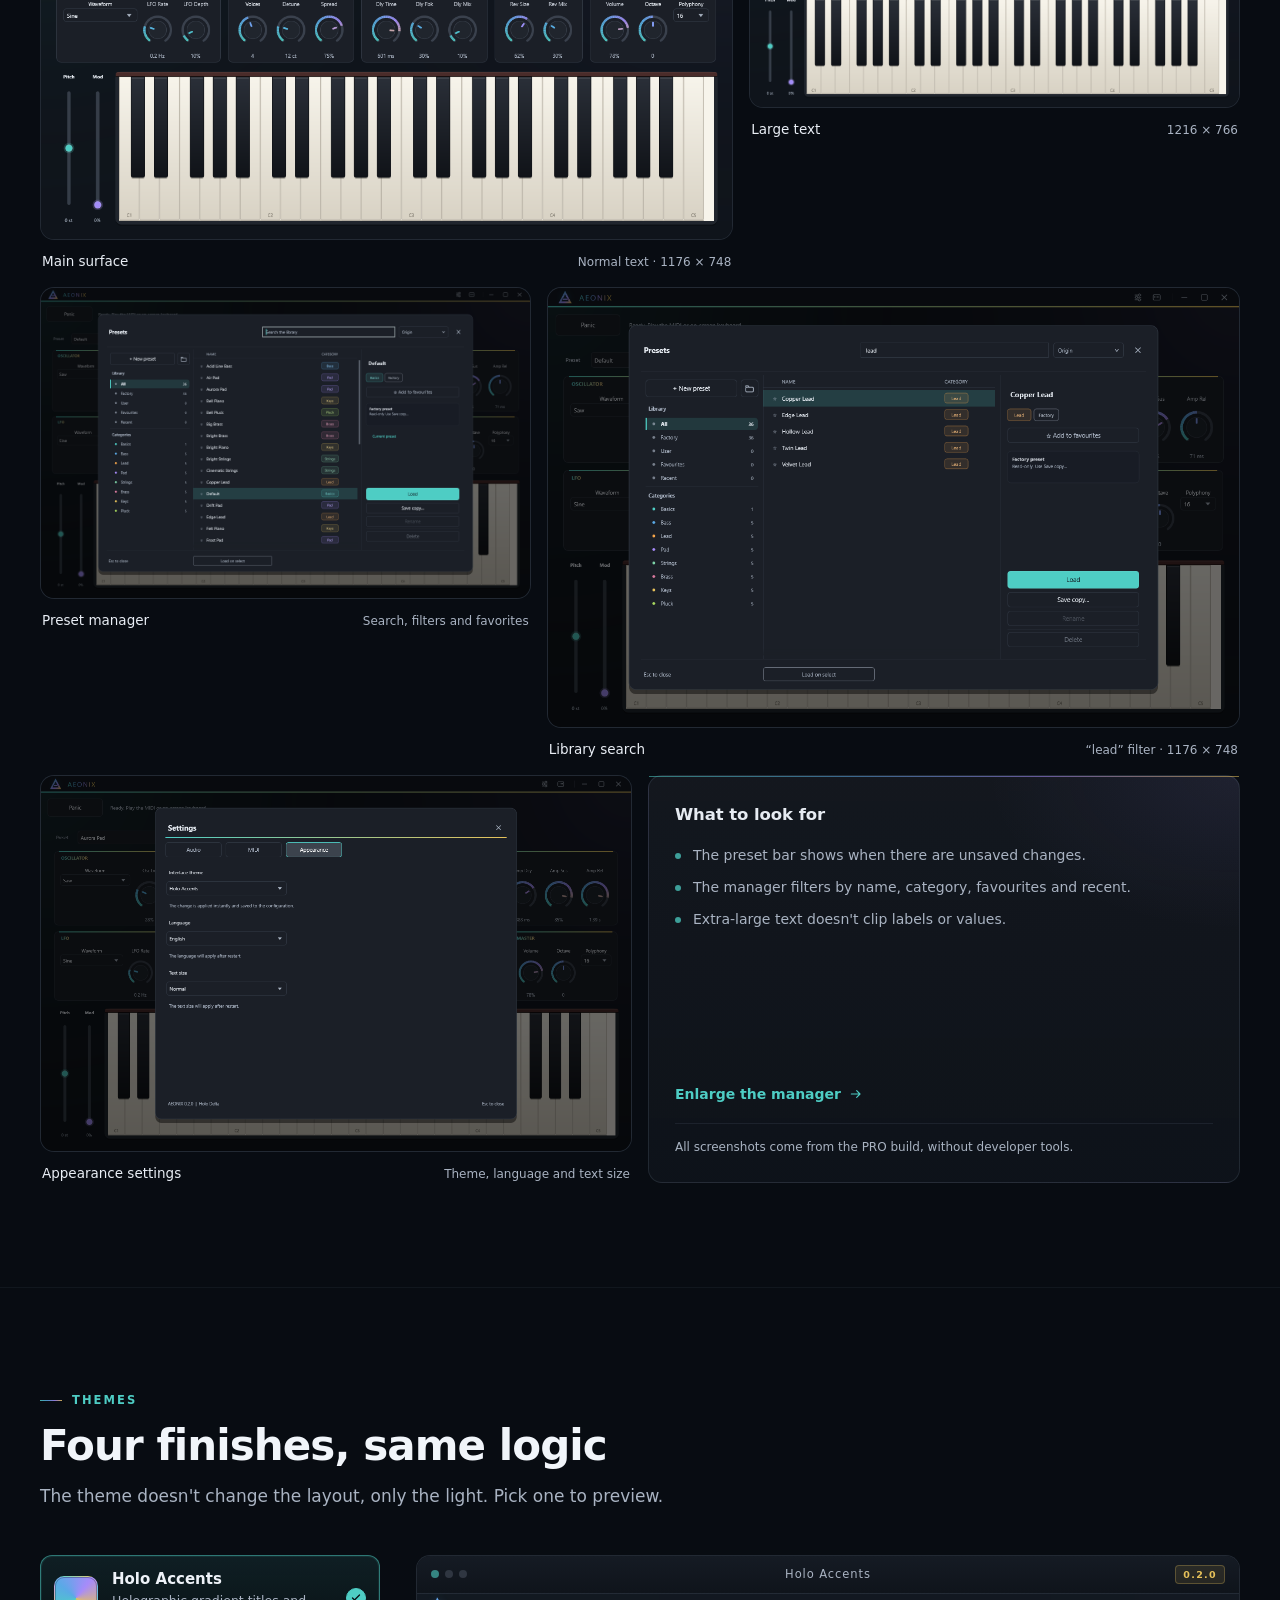
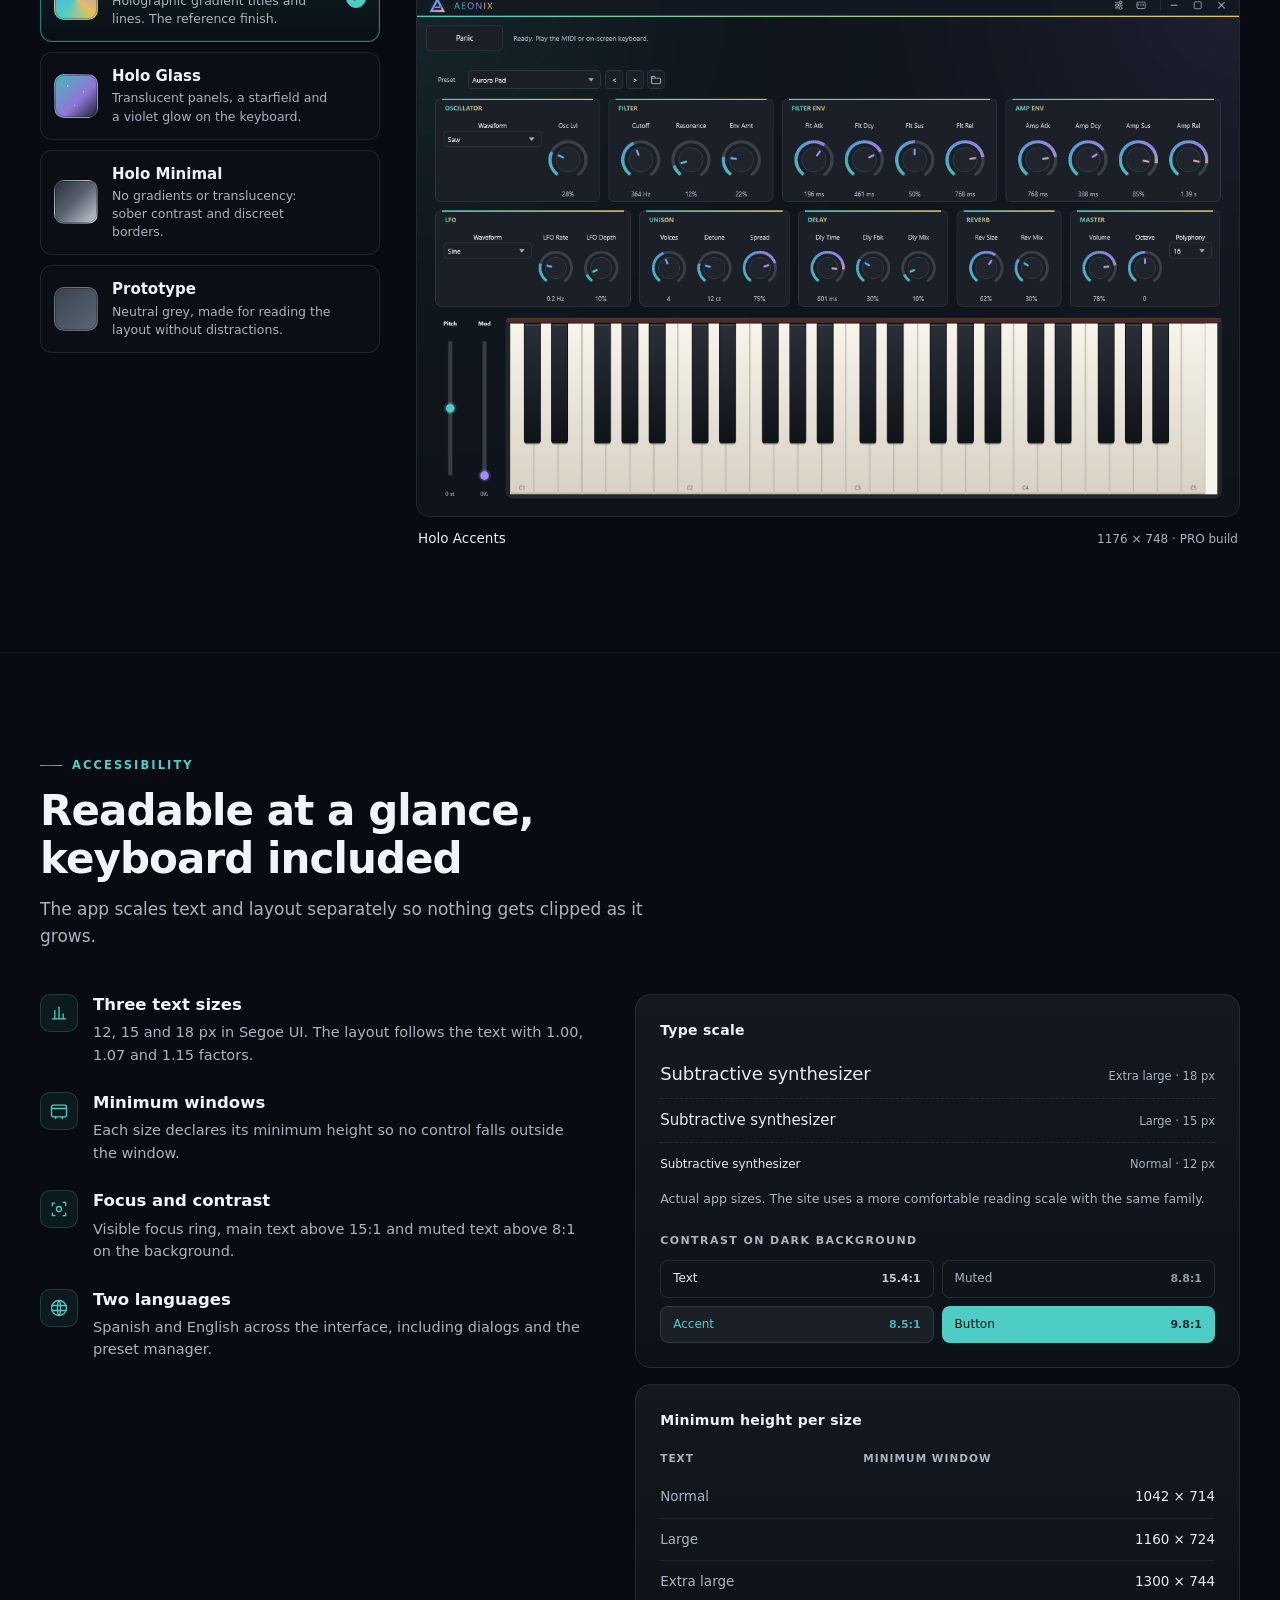
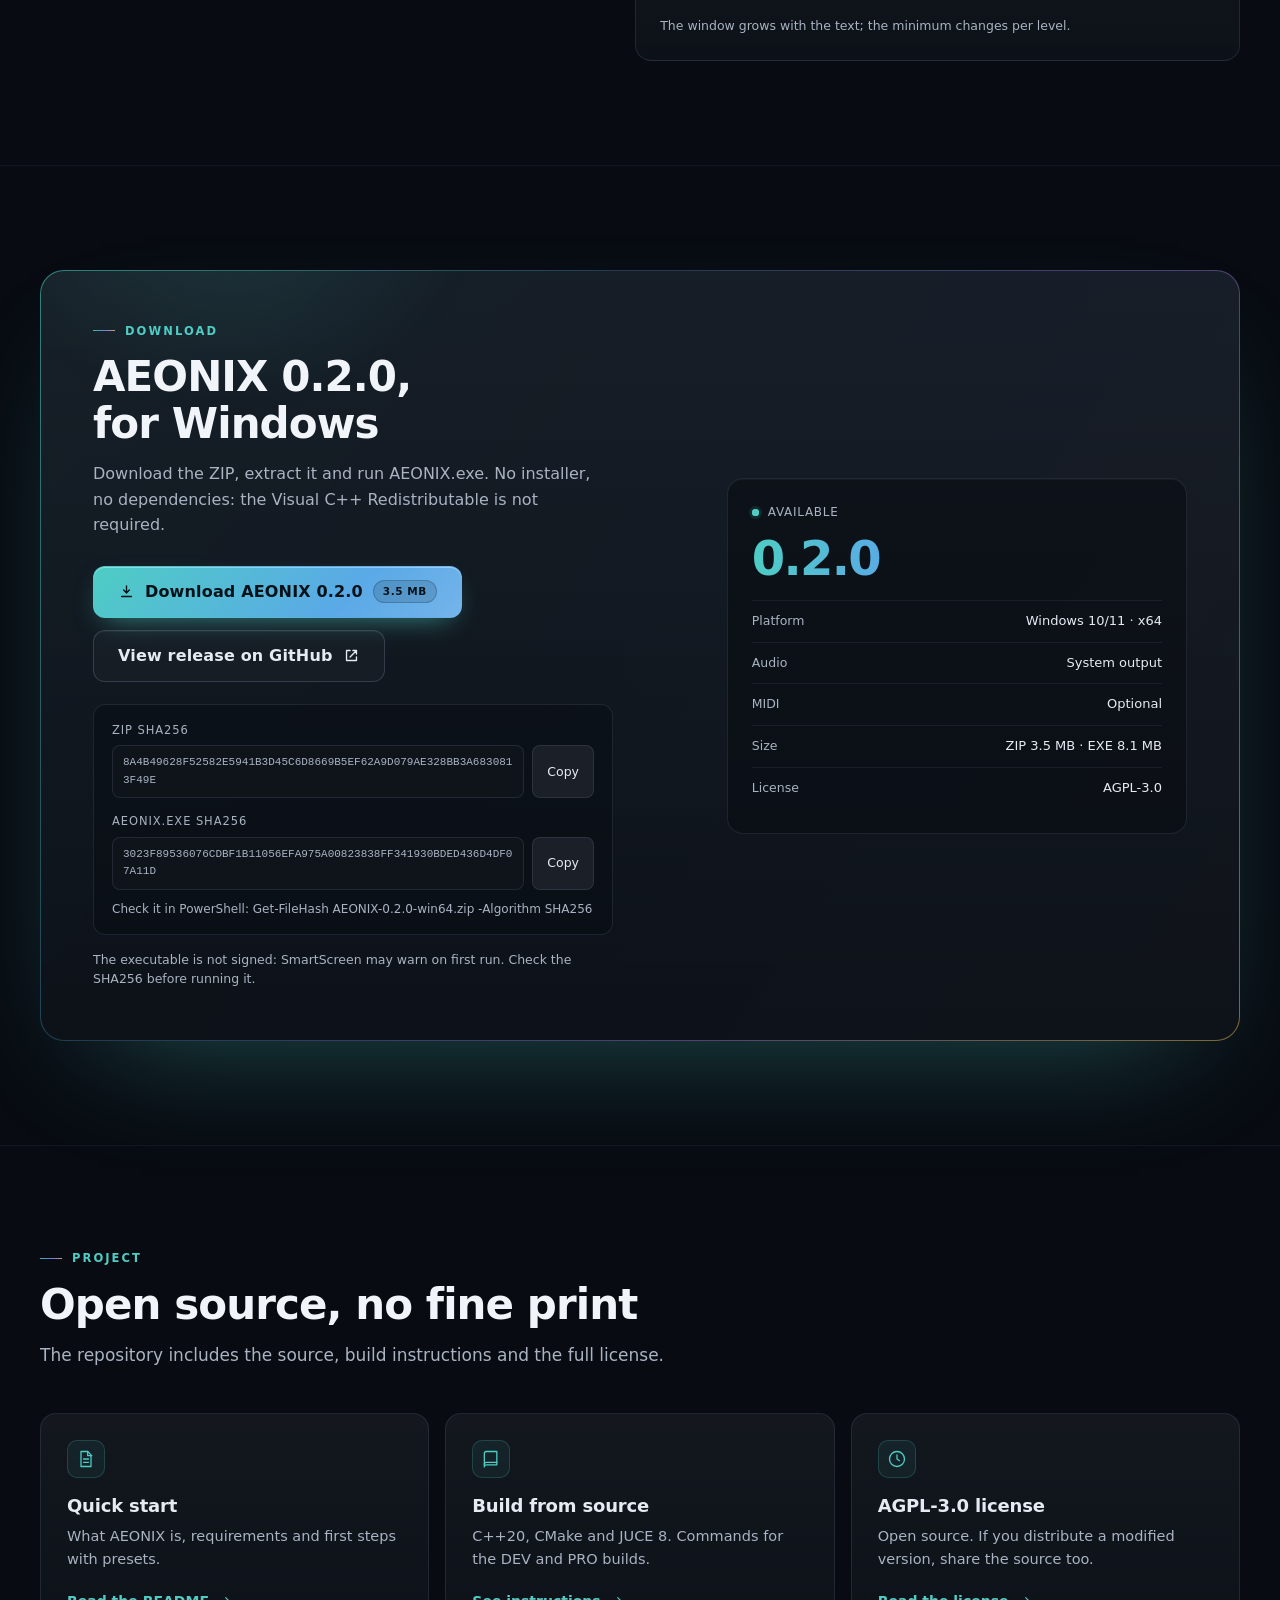
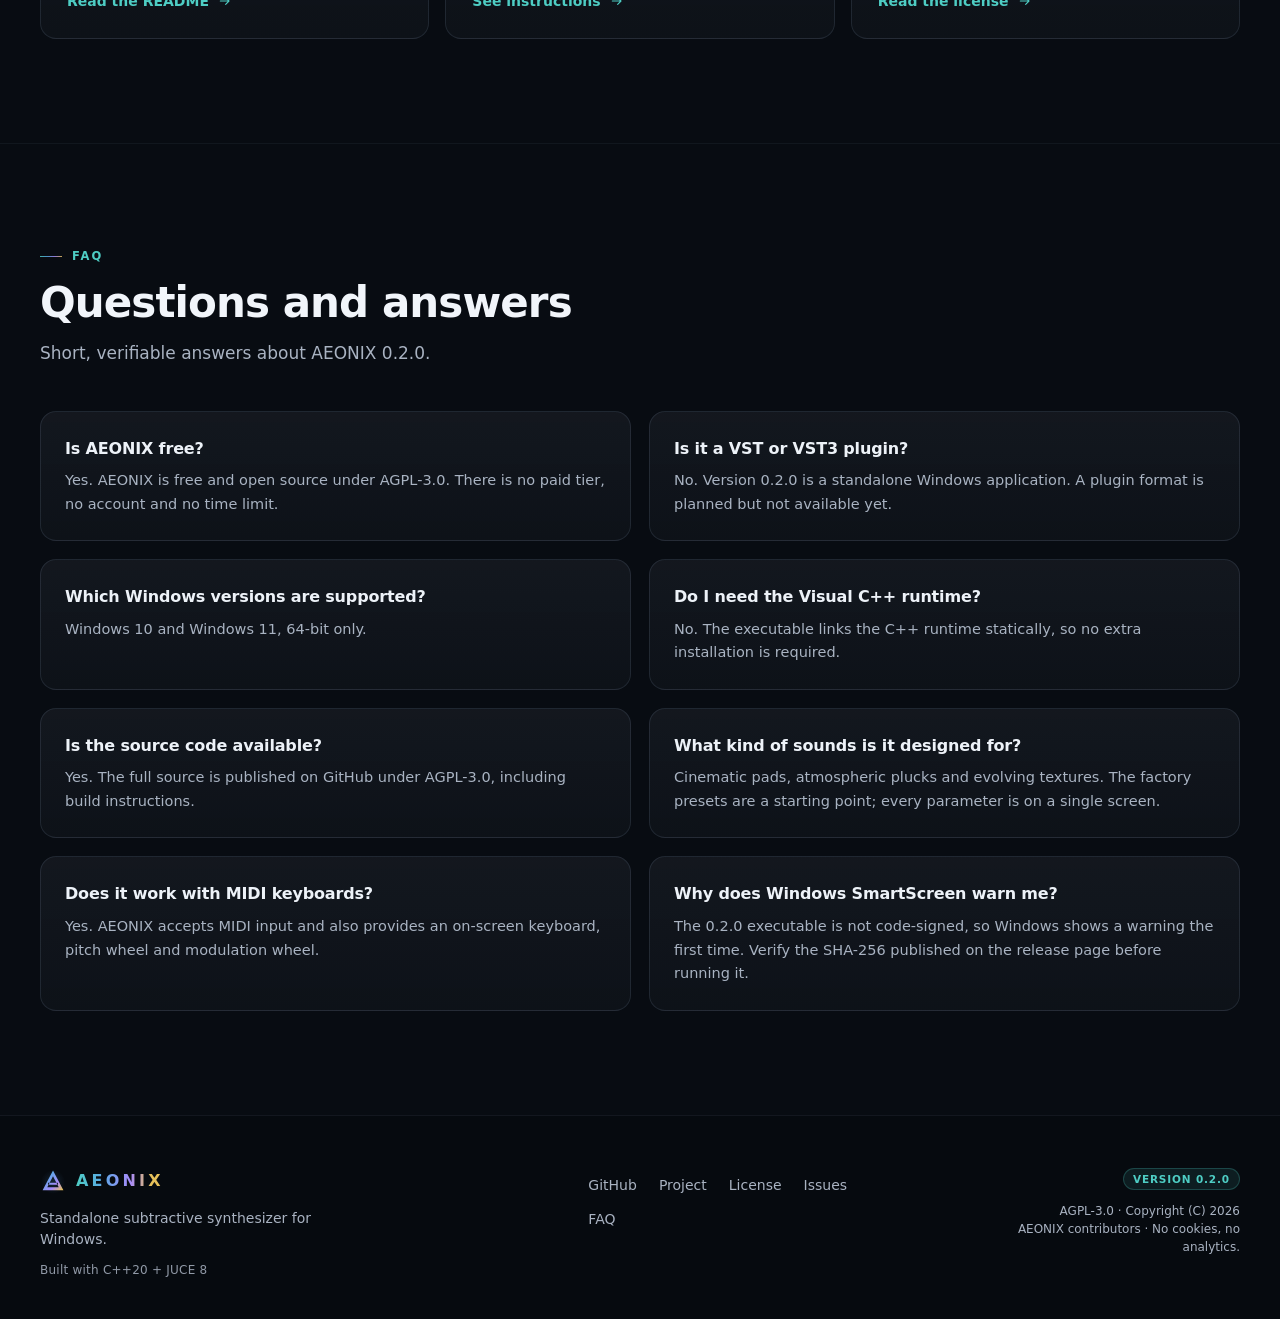
==== commit 349da6df: "fix: ship a 0.2.0 executable and refresh the published hashes The PRO build never regenerated Aeonix" ====
--- a/site/index.html
+++ b/site/index.html
@@ -49,6 +49,7 @@
     "es"
   ],
   "datePublished": "2026-11-11",
+  "dateModified": "2026-11-15",
   "url": "https://amareca.github.io/aeonix-synth/",
   "downloadUrl": "https://github.com/amareca/aeonix-synth/releases/latest",
   "codeRepository": "https://github.com/amareca/aeonix-synth",
@@ -703,15 +704,15 @@
           <div class="checksum">
             <p class="checksum__title">ZIP SHA256</p>
             <div class="checksum__row">
-              <code>425AF79C7C27BA7E373E8DEE13859C977688FDD4BDB76A424C671805BA72BAF7</code>
-              <button class="checksum__copy" type="button" data-copy-hash="425AF79C7C27BA7E373E8DEE13859C977688FDD4BDB76A424C671805BA72BAF7" aria-label="Copy ZIP SHA256">
+              <code>8A4B49628F52582E5941B3D45C6D8669B5EF62A9D079AE328BB3A6830813F49E</code>
+              <button class="checksum__copy" type="button" data-copy-hash="8A4B49628F52582E5941B3D45C6D8669B5EF62A9D079AE328BB3A6830813F49E" aria-label="Copy ZIP SHA256">
                 <span>Copy</span>
               </button>
             </div>
             <p class="checksum__title">AEONIX.exe SHA256</p>
             <div class="checksum__row">
-              <code>8F629C20B44A82E65B8F4195885DF00EC83EAD9FD76D096C6B26D9C0B97AD6F3</code>
-              <button class="checksum__copy" type="button" data-copy-hash="8F629C20B44A82E65B8F4195885DF00EC83EAD9FD76D096C6B26D9C0B97AD6F3" aria-label="Copy AEONIX.exe SHA256">
+              <code>3023F89536076CDBF1B11056EFA975A00823838FF341930BDED436D4DF07A11D</code>
+              <button class="checksum__copy" type="button" data-copy-hash="3023F89536076CDBF1B11056EFA975A00823838FF341930BDED436D4DF07A11D" aria-label="Copy AEONIX.exe SHA256">
                 <span>Copy</span>
               </button>
             </div>
